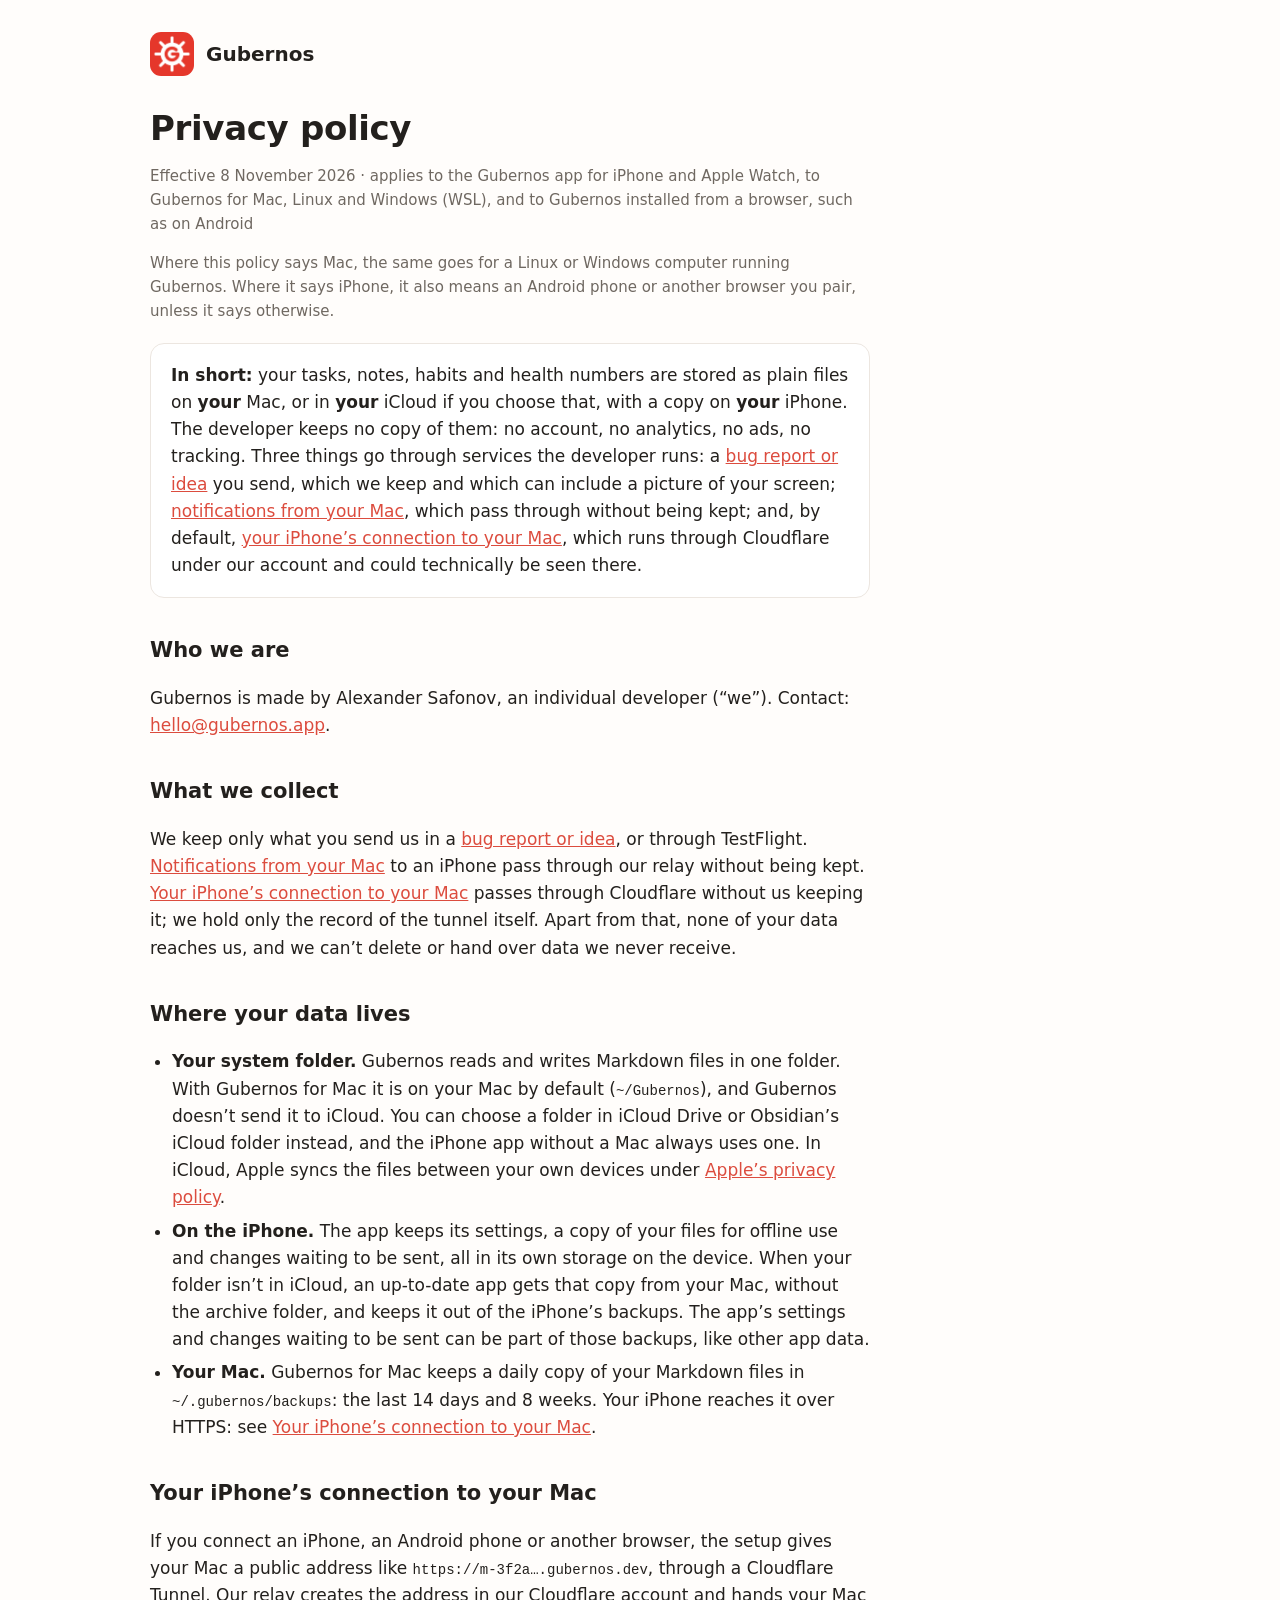
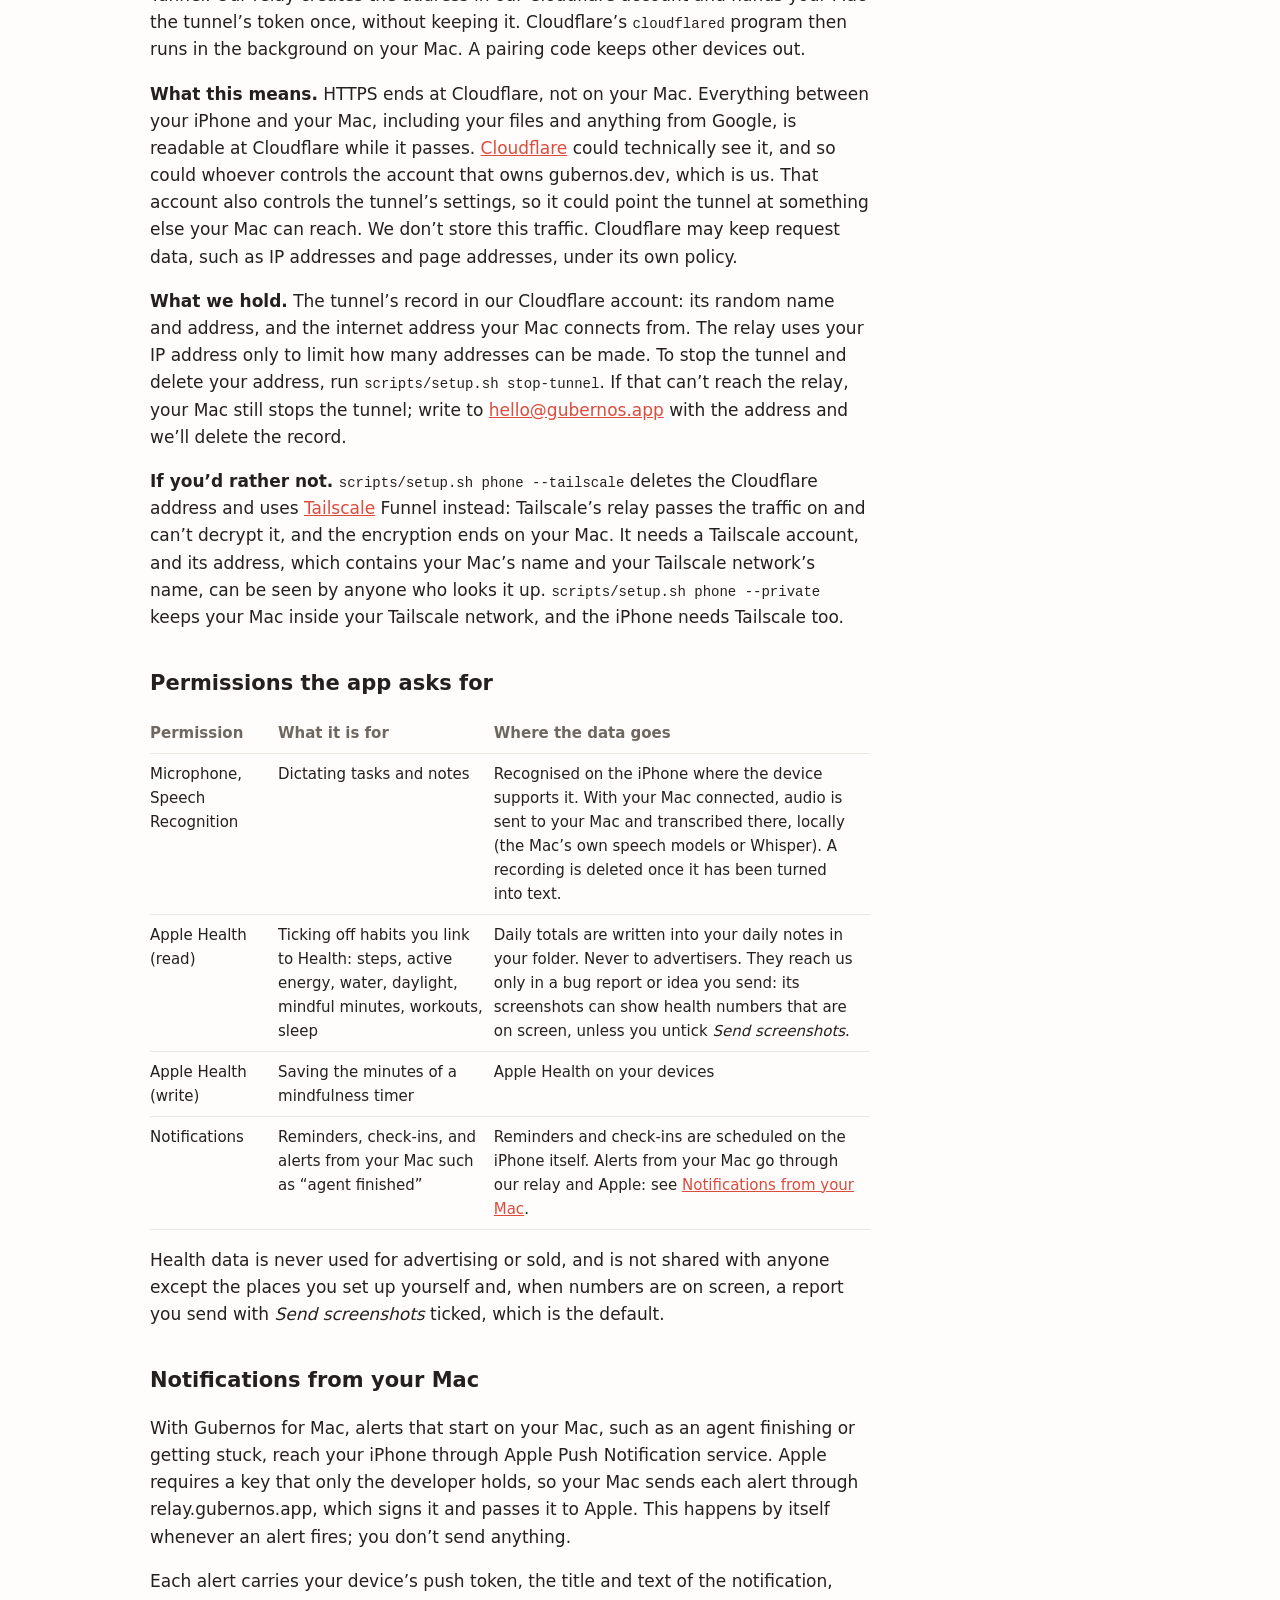
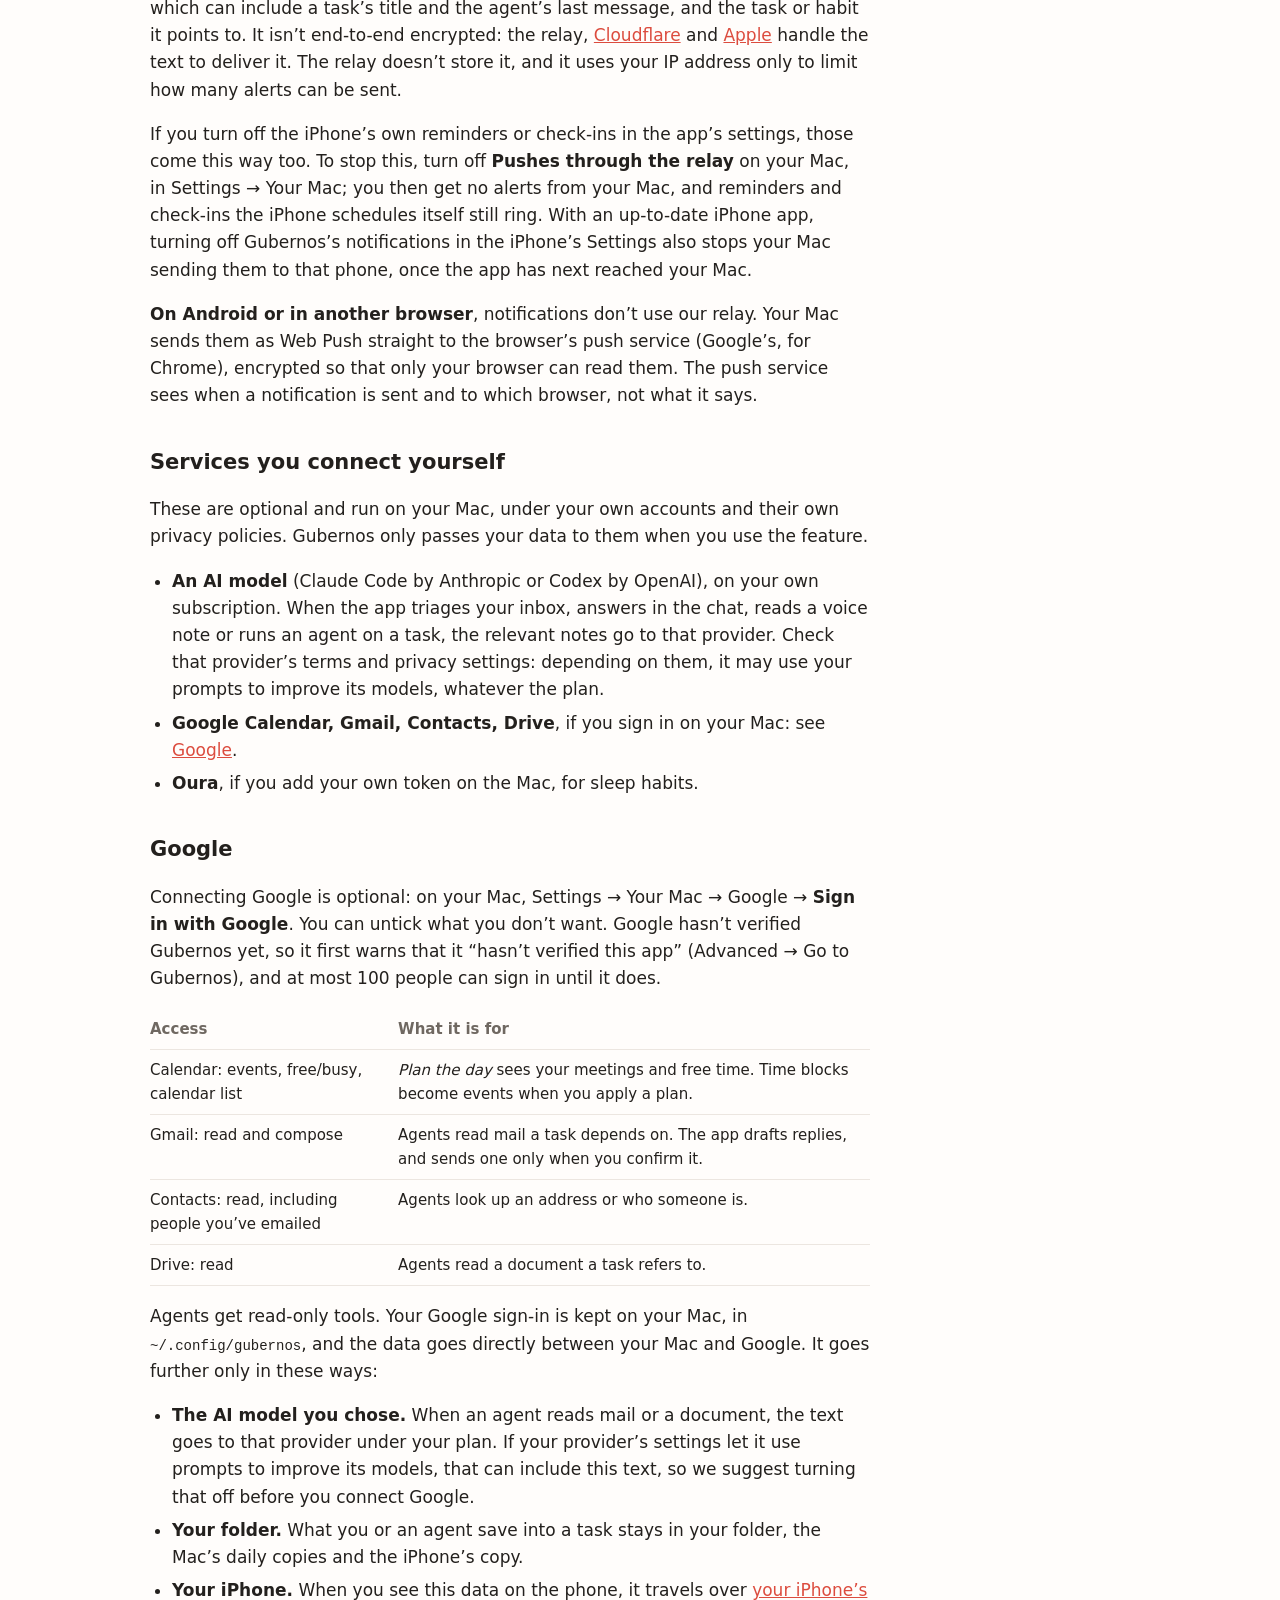
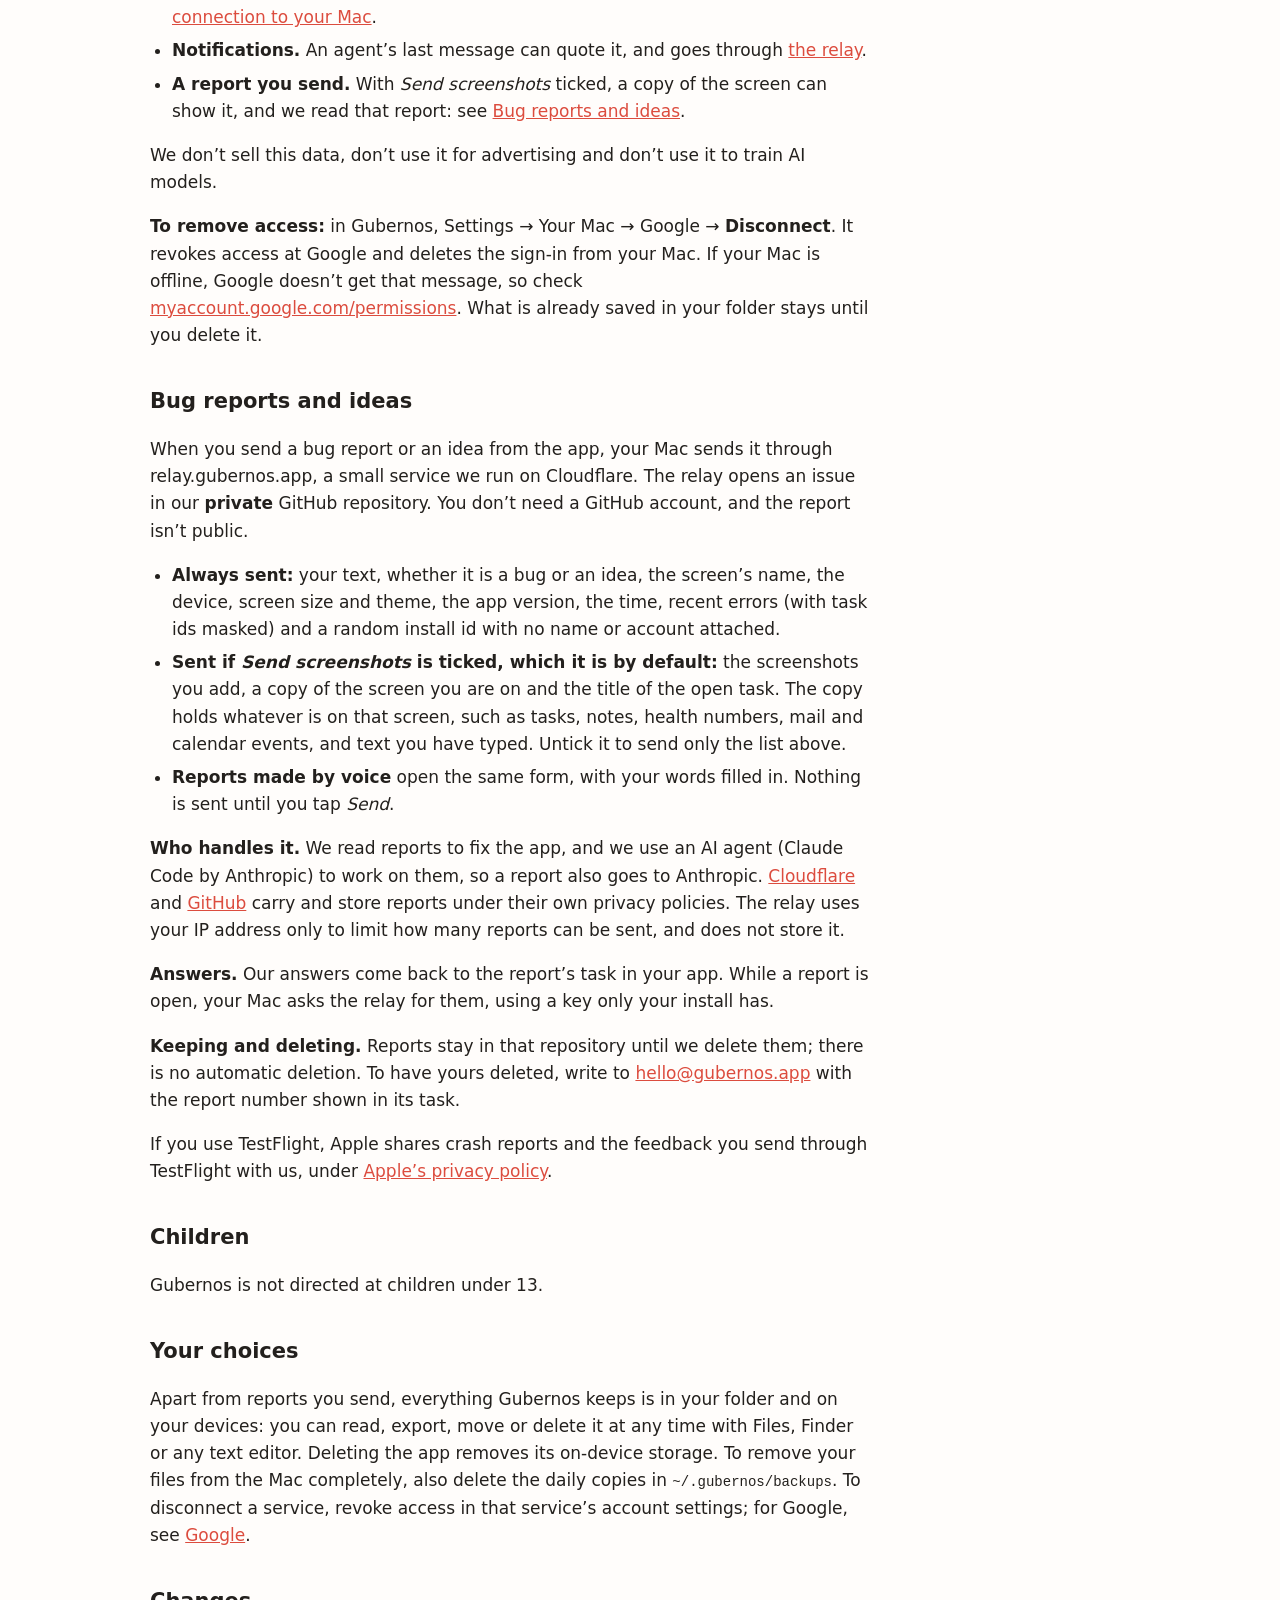
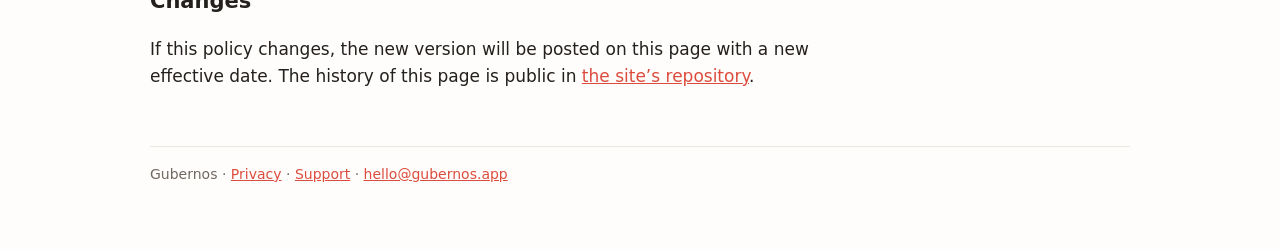
==== privacy.html @ 5c7e3e3f "Contact: hello@gubernos.app (Cloudflare Email Routing) in place of me@alexandersafonov.com Co-Author" ====
<!doctype html>
<html lang="en">
<head>
<meta charset="utf-8">
<meta name="viewport" content="width=device-width, initial-scale=1">
<title>Gubernos · Privacy policy</title>
<meta name="description" content="Gubernos keeps your data on your own computer, or in your own iCloud if you choose. The developer keeps only the bug reports you send.">
<link rel="canonical" href="https://gubernos.app/privacy">
<meta property="og:type" content="website">
<meta property="og:site_name" content="Gubernos">
<meta property="og:url" content="https://gubernos.app/privacy">
<meta property="og:title" content="Gubernos · Privacy policy">
<meta property="og:description" content="Gubernos keeps your data on your own computer, or in your own iCloud if you choose. The developer keeps only the bug reports you send.">
<meta property="og:image" content="https://gubernos.app/og.png">
<meta property="og:image:width" content="1200">
<meta property="og:image:height" content="630">
<meta property="og:image:alt" content="Gubernos: Steer your life, not your to-do app. The Today and Protocol screens on an iPhone.">
<meta name="twitter:card" content="summary_large_image">
<link rel="icon" href="icon.png">
<link rel="stylesheet" href="style.css">
</head>
<body>
<main class="text">
<header><img src="icon.png" alt=""><a href="./">Gubernos</a></header>

<h1>Privacy policy</h1>
<p class="muted">Effective 8 November 2026 · applies to the Gubernos app for iPhone and Apple Watch, to Gubernos for Mac, Linux and Windows (WSL), and to Gubernos installed from a browser, such as on Android</p>
<p class="muted">Where this policy says Mac, the same goes for a Linux or Windows computer running Gubernos. Where it says iPhone, it also means an Android phone or another browser you pair, unless it says otherwise.</p>

<div class="card">
<p><strong>In short:</strong> your tasks, notes, habits and health numbers are stored as plain files on <strong>your</strong> Mac, or in <strong>your</strong> iCloud if you choose that, with a copy on <strong>your</strong> iPhone. The developer keeps no copy of them: no account, no analytics, no ads, no tracking. Three things go through services the developer runs: a <a href="#reports">bug report or idea</a> you send, which we keep and which can include a picture of your screen; <a href="#pushes">notifications from your Mac</a>, which pass through without being kept; and, by default, <a href="#phone">your iPhone’s connection to your Mac</a>, which runs through Cloudflare under our account and could technically be seen there.</p>
</div>

<h2>Who we are</h2>
<p>Gubernos is made by Alexander Safonov, an individual developer (“we”). Contact: <a href="mailto:hello@gubernos.app">hello@gubernos.app</a>.</p>

<h2>What we collect</h2>
<p>We keep only what you send us in a <a href="#reports">bug report or idea</a>, or through TestFlight. <a href="#pushes">Notifications from your Mac</a> to an iPhone pass through our relay without being kept. <a href="#phone">Your iPhone’s connection to your Mac</a> passes through Cloudflare without us keeping it; we hold only the record of the tunnel itself. Apart from that, none of your data reaches us, and we can’t delete or hand over data we never receive.</p>

<h2>Where your data lives</h2>
<ul>
<li><strong>Your system folder.</strong> Gubernos reads and writes Markdown files in one folder. With Gubernos for Mac it is on your Mac by default (<code>~/Gubernos</code>), and Gubernos doesn’t send it to iCloud. You can choose a folder in iCloud Drive or Obsidian’s iCloud folder instead, and the iPhone app without a Mac always uses one. In iCloud, Apple syncs the files between your own devices under <a href="https://www.apple.com/legal/privacy/">Apple’s privacy policy</a>.</li>
<li><strong>On the iPhone.</strong> The app keeps its settings, a copy of your files for offline use and changes waiting to be sent, all in its own storage on the device. When your folder isn’t in iCloud, an up-to-date app gets that copy from your Mac, without the archive folder, and keeps it out of the iPhone’s backups. The app’s settings and changes waiting to be sent can be part of those backups, like other app data.</li>
<li><strong>Your Mac.</strong> Gubernos for Mac keeps a daily copy of your Markdown files in <code>~/.gubernos/backups</code>: the last 14 days and 8 weeks. Your iPhone reaches it over HTTPS: see <a href="#phone">Your iPhone’s connection to your Mac</a>.</li>
</ul>

<h2 id="phone">Your iPhone’s connection to your Mac</h2>
<p>If you connect an iPhone, an Android phone or another browser, the setup gives your Mac a public address like <code>https://m-3f2a….gubernos.dev</code>, through a Cloudflare Tunnel. Our relay creates the address in our Cloudflare account and hands your Mac the tunnel’s token once, without keeping it. Cloudflare’s <code>cloudflared</code> program then runs in the background on your Mac. A pairing code keeps other devices out.</p>
<p><strong>What this means.</strong> HTTPS ends at Cloudflare, not on your Mac. Everything between your iPhone and your Mac, including your files and anything from Google, is readable at Cloudflare while it passes. <a href="https://www.cloudflare.com/privacypolicy/">Cloudflare</a> could technically see it, and so could whoever controls the account that owns gubernos.dev, which is us. That account also controls the tunnel’s settings, so it could point the tunnel at something else your Mac can reach. We don’t store this traffic. Cloudflare may keep request data, such as IP addresses and page addresses, under its own policy.</p>
<p><strong>What we hold.</strong> The tunnel’s record in our Cloudflare account: its random name and address, and the internet address your Mac connects from. The relay uses your IP address only to limit how many addresses can be made. To stop the tunnel and delete your address, run <code>scripts/setup.sh stop-tunnel</code>. If that can’t reach the relay, your Mac still stops the tunnel; write to <a href="mailto:hello@gubernos.app">hello@gubernos.app</a> with the address and we’ll delete the record.</p>
<p><strong>If you’d rather not.</strong> <code>scripts/setup.sh phone --tailscale</code> deletes the Cloudflare address and uses <a href="https://tailscale.com/privacy-policy">Tailscale</a> Funnel instead: Tailscale’s relay passes the traffic on and can’t decrypt it, and the encryption ends on your Mac. It needs a Tailscale account, and its address, which contains your Mac’s name and your Tailscale network’s name, can be seen by anyone who looks it up. <code>scripts/setup.sh phone --private</code> keeps your Mac inside your Tailscale network, and the iPhone needs Tailscale too.</p>

<h2>Permissions the app asks for</h2>
<table>
<tr><th>Permission</th><th>What it is for</th><th>Where the data goes</th></tr>
<tr><td>Microphone, Speech Recognition</td><td>Dictating tasks and notes</td><td>Recognised on the iPhone where the device supports it. With your Mac connected, audio is sent to your Mac and transcribed there, locally (the Mac’s own speech models or Whisper). A recording is deleted once it has been turned into text.</td></tr>
<tr><td>Apple Health (read)</td><td>Ticking off habits you link to Health: steps, active energy, water, daylight, mindful minutes, workouts, sleep</td><td>Daily totals are written into your daily notes in your folder. Never to advertisers. They reach us only in a bug report or idea you send: its screenshots can show health numbers that are on screen, unless you untick <em>Send screenshots</em>.</td></tr>
<tr><td>Apple Health (write)</td><td>Saving the minutes of a mindfulness timer</td><td>Apple Health on your devices</td></tr>
<tr><td>Notifications</td><td>Reminders, check-ins, and alerts from your Mac such as “agent finished”</td><td>Reminders and check-ins are scheduled on the iPhone itself. Alerts from your Mac go through our relay and Apple: see <a href="#pushes">Notifications from your Mac</a>.</td></tr>
</table>
<p>Health data is never used for advertising or sold, and is not shared with anyone except the places you set up yourself and, when numbers are on screen, a report you send with <em>Send screenshots</em> ticked, which is the default.</p>

<h2 id="pushes">Notifications from your Mac</h2>
<p>With Gubernos for Mac, alerts that start on your Mac, such as an agent finishing or getting stuck, reach your iPhone through Apple Push Notification service. Apple requires a key that only the developer holds, so your Mac sends each alert through relay.gubernos.app, which signs it and passes it to Apple. This happens by itself whenever an alert fires; you don’t send anything.</p>
<p>Each alert carries your device’s push token, the title and text of the notification, which can include a task’s title and the agent’s last message, and the task or habit it points to. It isn’t end-to-end encrypted: the relay, <a href="https://www.cloudflare.com/privacypolicy/">Cloudflare</a> and <a href="https://www.apple.com/legal/privacy/">Apple</a> handle the text to deliver it. The relay doesn’t store it, and it uses your IP address only to limit how many alerts can be sent.</p>
<p>If you turn off the iPhone’s own reminders or check-ins in the app’s settings, those come this way too. To stop this, turn off <strong>Pushes through the relay</strong> on your Mac, in Settings → Your Mac; you then get no alerts from your Mac, and reminders and check-ins the iPhone schedules itself still ring. With an up-to-date iPhone app, turning off Gubernos’s notifications in the iPhone’s Settings also stops your Mac sending them to that phone, once the app has next reached your Mac.</p>
<p><strong>On Android or in another browser</strong>, notifications don’t use our relay. Your Mac sends them as Web Push straight to the browser’s push service (Google’s, for Chrome), encrypted so that only your browser can read them. The push service sees when a notification is sent and to which browser, not what it says.</p>

<h2>Services you connect yourself</h2>
<p>These are optional and run on your Mac, under your own accounts and their own privacy policies. Gubernos only passes your data to them when you use the feature.</p>
<ul>
<li><strong>An AI model</strong> (Claude Code by Anthropic or Codex by OpenAI), on your own subscription. When the app triages your inbox, answers in the chat, reads a voice note or runs an agent on a task, the relevant notes go to that provider. Check that provider’s terms and privacy settings: depending on them, it may use your prompts to improve its models, whatever the plan.</li>
<li><strong>Google Calendar, Gmail, Contacts, Drive</strong>, if you sign in on your Mac: see <a href="#google">Google</a>.</li>
<li><strong>Oura</strong>, if you add your own token on the Mac, for sleep habits.</li>
</ul>

<h2 id="google">Google</h2>
<p>Connecting Google is optional: on your Mac, Settings → Your Mac → Google → <strong>Sign in with Google</strong>. You can untick what you don’t want. Google hasn’t verified Gubernos yet, so it first warns that it “hasn’t verified this app” (Advanced → Go to Gubernos), and at most 100 people can sign in until it does.</p>
<table>
<tr><th>Access</th><th>What it is for</th></tr>
<tr><td>Calendar: events, free/busy, calendar list</td><td><em>Plan the day</em> sees your meetings and free time. Time blocks become events when you apply a plan.</td></tr>
<tr><td>Gmail: read and compose</td><td>Agents read mail a task depends on. The app drafts replies, and sends one only when you confirm it.</td></tr>
<tr><td>Contacts: read, including people you’ve emailed</td><td>Agents look up an address or who someone is.</td></tr>
<tr><td>Drive: read</td><td>Agents read a document a task refers to.</td></tr>
</table>
<p>Agents get read-only tools. Your Google sign-in is kept on your Mac, in <code>~/.config/gubernos</code>, and the data goes directly between your Mac and Google. It goes further only in these ways:</p>
<ul>
<li><strong>The AI model you chose.</strong> When an agent reads mail or a document, the text goes to that provider under your plan. If your provider’s settings let it use prompts to improve its models, that can include this text, so we suggest turning that off before you connect Google.</li>
<li><strong>Your folder.</strong> What you or an agent save into a task stays in your folder, the Mac’s daily copies and the iPhone’s copy.</li>
<li><strong>Your iPhone.</strong> When you see this data on the phone, it travels over <a href="#phone">your iPhone’s connection to your Mac</a>.</li>
<li><strong>Notifications.</strong> An agent’s last message can quote it, and goes through <a href="#pushes">the relay</a>.</li>
<li><strong>A report you send.</strong> With <em>Send screenshots</em> ticked, a copy of the screen can show it, and we read that report: see <a href="#reports">Bug reports and ideas</a>.</li>
</ul>
<p>We don’t sell this data, don’t use it for advertising and don’t use it to train AI models.</p>
<p><strong>To remove access:</strong> in Gubernos, Settings → Your Mac → Google → <strong>Disconnect</strong>. It revokes access at Google and deletes the sign-in from your Mac. If your Mac is offline, Google doesn’t get that message, so check <a href="https://myaccount.google.com/permissions">myaccount.google.com/permissions</a>. What is already saved in your folder stays until you delete it.</p>

<h2 id="reports">Bug reports and ideas</h2>
<p>When you send a bug report or an idea from the app, your Mac sends it through relay.gubernos.app, a small service we run on Cloudflare. The relay opens an issue in our <strong>private</strong> GitHub repository. You don’t need a GitHub account, and the report isn’t public.</p>
<ul>
<li><strong>Always sent:</strong> your text, whether it is a bug or an idea, the screen’s name, the device, screen size and theme, the app version, the time, recent errors (with task ids masked) and a random install id with no name or account attached.</li>
<li><strong>Sent if <em>Send screenshots</em> is ticked, which it is by default:</strong> the screenshots you add, a copy of the screen you are on and the title of the open task. The copy holds whatever is on that screen, such as tasks, notes, health numbers, mail and calendar events, and text you have typed. Untick it to send only the list above.</li>
<li><strong>Reports made by voice</strong> open the same form, with your words filled in. Nothing is sent until you tap <em>Send</em>.</li>
</ul>
<p><strong>Who handles it.</strong> We read reports to fix the app, and we use an AI agent (Claude Code by Anthropic) to work on them, so a report also goes to Anthropic. <a href="https://www.cloudflare.com/privacypolicy/">Cloudflare</a> and <a href="https://docs.github.com/en/site-policy/privacy-policies/github-general-privacy-statement">GitHub</a> carry and store reports under their own privacy policies. The relay uses your IP address only to limit how many reports can be sent, and does not store it.</p>
<p><strong>Answers.</strong> Our answers come back to the report’s task in your app. While a report is open, your Mac asks the relay for them, using a key only your install has.</p>
<p><strong>Keeping and deleting.</strong> Reports stay in that repository until we delete them; there is no automatic deletion. To have yours deleted, write to <a href="mailto:hello@gubernos.app">hello@gubernos.app</a> with the report number shown in its task.</p>
<p>If you use TestFlight, Apple shares crash reports and the feedback you send through TestFlight with us, under <a href="https://www.apple.com/legal/privacy/">Apple’s privacy policy</a>.</p>

<h2>Children</h2>
<p>Gubernos is not directed at children under 13.</p>

<h2>Your choices</h2>
<p>Apart from reports you send, everything Gubernos keeps is in your folder and on your devices: you can read, export, move or delete it at any time with Files, Finder or any text editor. Deleting the app removes its on-device storage. To remove your files from the Mac completely, also delete the daily copies in <code>~/.gubernos/backups</code>. To disconnect a service, revoke access in that service’s account settings; for Google, see <a href="#google">Google</a>.</p>

<h2>Changes</h2>
<p>If this policy changes, the new version will be posted on this page with a new effective date. The history of this page is public in <a href="https://github.com/old-bozman/gubernos-site/commits/main/privacy.html">the site’s repository</a>.</p>

<footer>Gubernos · <a href="privacy.html">Privacy</a> · <a href="support.html">Support</a> · <a href="mailto:hello@gubernos.app">hello@gubernos.app</a></footer>
</main>
</body>
</html>
---- style.css ----
/* gubernos.app — the public pages. Plain HTML, no scripts, no trackers. One width for everything; long text pages keep a readable column on its left edge. */
:root {
  --bg: #fffdfb; --ink: #23201d; --muted: #6f6861; --line: #ece6e0; --accent: #dc4c3e; --card: #fff;
}
@media (prefers-color-scheme: dark) {
  :root:not([data-theme="light"]) { --bg: #181614; --ink: #ece7e2; --muted: #a39b93; --line: #2e2a26; --accent: #ef6a5c; --card: #201d1a; }
}
* { box-sizing: border-box; }
html { -webkit-text-size-adjust: 100%; text-size-adjust: 100%; }
body { margin: 0; background: var(--bg); color: var(--ink); font: 17px/1.6 -apple-system, BlinkMacSystemFont, "Segoe UI", system-ui, sans-serif; }
main { max-width: 1012px; margin: 0 auto; padding: 32px 16px 64px; }
.text > :not(header):not(footer) { max-width: 720px; }
header { display: flex; align-items: center; gap: 12px; margin-bottom: 32px; }
header img { width: 44px; height: 44px; border-radius: 11px; }
header a { color: inherit; text-decoration: none; font-weight: 700; font-size: 20px; }
h1 { font-size: 34px; line-height: 1.2; margin: 0 0 8px; letter-spacing: -0.01em; }
h2 { font-size: 21px; margin: 36px 0 8px; }
p, li { color: var(--ink); }
.lead { font-size: 20px; color: var(--muted); margin: 0 0 28px; }
.muted { color: var(--muted); font-size: 15px; }
a { color: var(--accent); }
ul { padding-left: 22px; }
li { margin: 6px 0; overflow-wrap: anywhere; }
/* home: laid out like an App Store page. The gallery scrolls sideways, with no script. */
.app { align-items: flex-start; gap: 20px; margin-bottom: 24px; }
header .app-icon { width: 112px; height: 112px; border-radius: 25px; flex: none; }
.app h1 { margin: 0; font-size: 34px; }
.tagline { margin: 2px 0 12px; color: var(--muted); font-size: 18px; line-height: 1.35; }
.app-get { margin: 0; display: flex; flex-wrap: wrap; align-items: center; gap: 8px 14px; color: var(--muted); font-size: 14px; }
.app-get span a { font-size: inherit; font-weight: inherit; color: inherit; text-decoration: underline; text-underline-offset: 2px; }
header a.get { background: var(--accent); color: #fff; border-radius: 999px; padding: 6px 16px; font-size: 15px; font-weight: 600; }
.download { margin: 20px 0 4px; }
.download a.get { display: inline-block; background: var(--accent); color: #fff; border-radius: 999px; padding: 10px 22px; font-weight: 600; text-decoration: none; }
.download + .muted { margin-top: 4px; }
.demo { margin: 0 0 28px; }
.demo video { display: block; width: 100%; height: auto; border: 1px solid var(--line); border-radius: 14px; background: var(--card); }
.demo figcaption { margin-top: 8px; color: var(--muted); font-size: 13px; }
.gallery { display: flex; align-items: center; gap: 14px; overflow-x: auto; scroll-snap-type: x proximity; padding: 4px 0 12px; scrollbar-width: thin; }
.gallery img { flex: none; width: auto; height: 440px; border: 1px solid var(--line); border-radius: 22px; scroll-snap-align: start; }
.gallery .watch { width: 208px; height: auto; border-radius: 36px; }
.gallery .mac { width: min(704px, calc(100vw - 32px)); height: auto; border-radius: 12px; }
.gallery-note { margin: 0 0 24px; color: var(--muted); font-size: 13px; }
@media (max-width: 1012px) { .gallery { margin: 0 -16px; padding-inline: 16px; scroll-padding-inline: 16px; } }
@media (max-width: 520px) { header .app-icon { width: 88px; height: 88px; border-radius: 20px; } .app { gap: 14px; } .app h1 { font-size: 28px; } .tagline { font-size: 16px; } }
/* install: three numbered steps, then a card per computer and per phone */
.features ul { columns: 2; column-gap: 40px; } .features li { break-inside: avoid; margin-top: 0; }
.install { margin-top: 48px; }
.install h2 { font-size: 28px; }
.install h3 { font-size: 21px; margin: 36px 0 12px; }
.steps { list-style: none; padding: 0; margin: 16px 0 0; display: grid; grid-template-columns: repeat(3, minmax(0, 1fr)); gap: 14px; counter-reset: step; }
.steps li { counter-increment: step; margin: 0; display: grid; gap: 4px; align-content: start; background: var(--card); border: 1px solid var(--line); border-radius: 14px; padding: 16px 18px; }
.steps li::before { content: counter(step); width: 26px; height: 26px; border-radius: 50%; background: var(--accent); color: #fff; display: grid; place-items: center; font-size: 14px; font-weight: 600; margin-bottom: 4px; }
.steps b { font-size: 17px; }
.steps span { color: var(--muted); font-size: 15px; }
.opts { display: grid; grid-template-columns: repeat(3, minmax(0, 1fr)); gap: 14px; }
.opts.two { grid-template-columns: repeat(2, minmax(0, 1fr)); }
.opt { min-width: 0; background: var(--card); border: 1px solid var(--line); border-radius: 14px; padding: 18px 20px; font-size: 15px; scroll-margin-top: 16px; }
.opt h4 { margin: 0 0 8px; font-size: 18px; }
.opt p, .opt li { font-size: 15px; }
.opt ol { padding-left: 20px; margin: 8px 0 0; }
.opt > :last-child { margin-bottom: 0; }
.opt .download { margin: 4px 0 10px; }
.agent-way { margin-top: 28px; border: 1.5px solid var(--accent); background: color-mix(in srgb, var(--accent) 6%, var(--card)); border-radius: 14px; padding: 18px 20px; }
.install .agent-way h3 { margin: 0 0 6px; }
.agent-way p { font-size: 15.5px; } .agent-way > :last-child { margin-bottom: 0; }
.install > .muted { margin: 12px 0 0; }
@media (max-width: 820px) {
  .steps, .opts, .opts.two { grid-template-columns: minmax(0, 1fr); } .features ul { columns: 1; }
  .steps li { grid-template-columns: auto minmax(0, 1fr); column-gap: 12px; }
  .steps li::before { grid-row: span 2; margin: 0; }
}
.beta { color: var(--muted); font-size: 15px; margin: -16px 0 20px; }
pre { background: var(--card); border: 1px solid var(--line); border-radius: 10px; padding: 10px 12px; margin: 8px 0 0; white-space: pre-wrap; overflow-wrap: anywhere; }
code { font: 14px/1.5 ui-monospace, "SF Mono", Menlo, monospace; overflow-wrap: anywhere; }
.copy { position: relative; margin: 8px 0 0; }
.copy pre { margin: 0; padding-right: 78px; -webkit-user-select: all; user-select: all; }
.copy button { position: absolute; top: 7px; right: 7px; min-height: 30px; padding: 0 10px; background: var(--bg); color: var(--muted); border: 1px solid var(--line); border-radius: 7px; font-family: inherit; font-size: 13px; cursor: pointer; }
.copy button:hover { color: var(--ink); }
.card { background: var(--card); border: 1px solid var(--line); border-radius: 14px; padding: 18px 20px; margin: 20px 0; }
.card p:first-child { margin-top: 0; } .card p:last-child { margin-bottom: 0; }
table { border-collapse: collapse; width: 100%; font-size: 15px; margin: 12px 0; }
th, td { text-align: left; vertical-align: top; padding: 8px 10px 8px 0; border-bottom: 1px solid var(--line); }
th { color: var(--muted); font-weight: 600; }
footer { margin-top: 56px; padding-top: 16px; border-top: 1px solid var(--line); color: var(--muted); font-size: 14px; }
@media (max-width: 520px) { h1 { font-size: 28px; } table { font-size: 14px; } }
/* the "What is a personal OS" section (concept.css, written by scripts/build-concept.mjs) */
.concept { margin: 48px 0; display: grid; gap: 12px; }
.concept > h2 { margin: 0; }
.concept .cpt { display: grid; gap: 48px; margin-top: 24px; }
.cpt-sec { display: grid; gap: 18px; }
.cpt-head { display: grid; gap: 6px; max-width: 66ch; }
.cpt-head h3 { margin: 0; font-size: 21px; line-height: 1.3; }
.cpt-head p { margin: 0; color: var(--muted); font-size: 15.5px; }
.cpt-eyebrow { font-size: 12px; font-weight: 600; letter-spacing: .08em; text-transform: uppercase; color: var(--muted); }
/* on a phone: the loops' side labels may run into the card's padding, and the agent examples wrap instead of being cut */
.concept .cpt-loop svg { overflow: visible; }
.concept .cpt-term { white-space: pre-wrap; overflow-wrap: anywhere; }
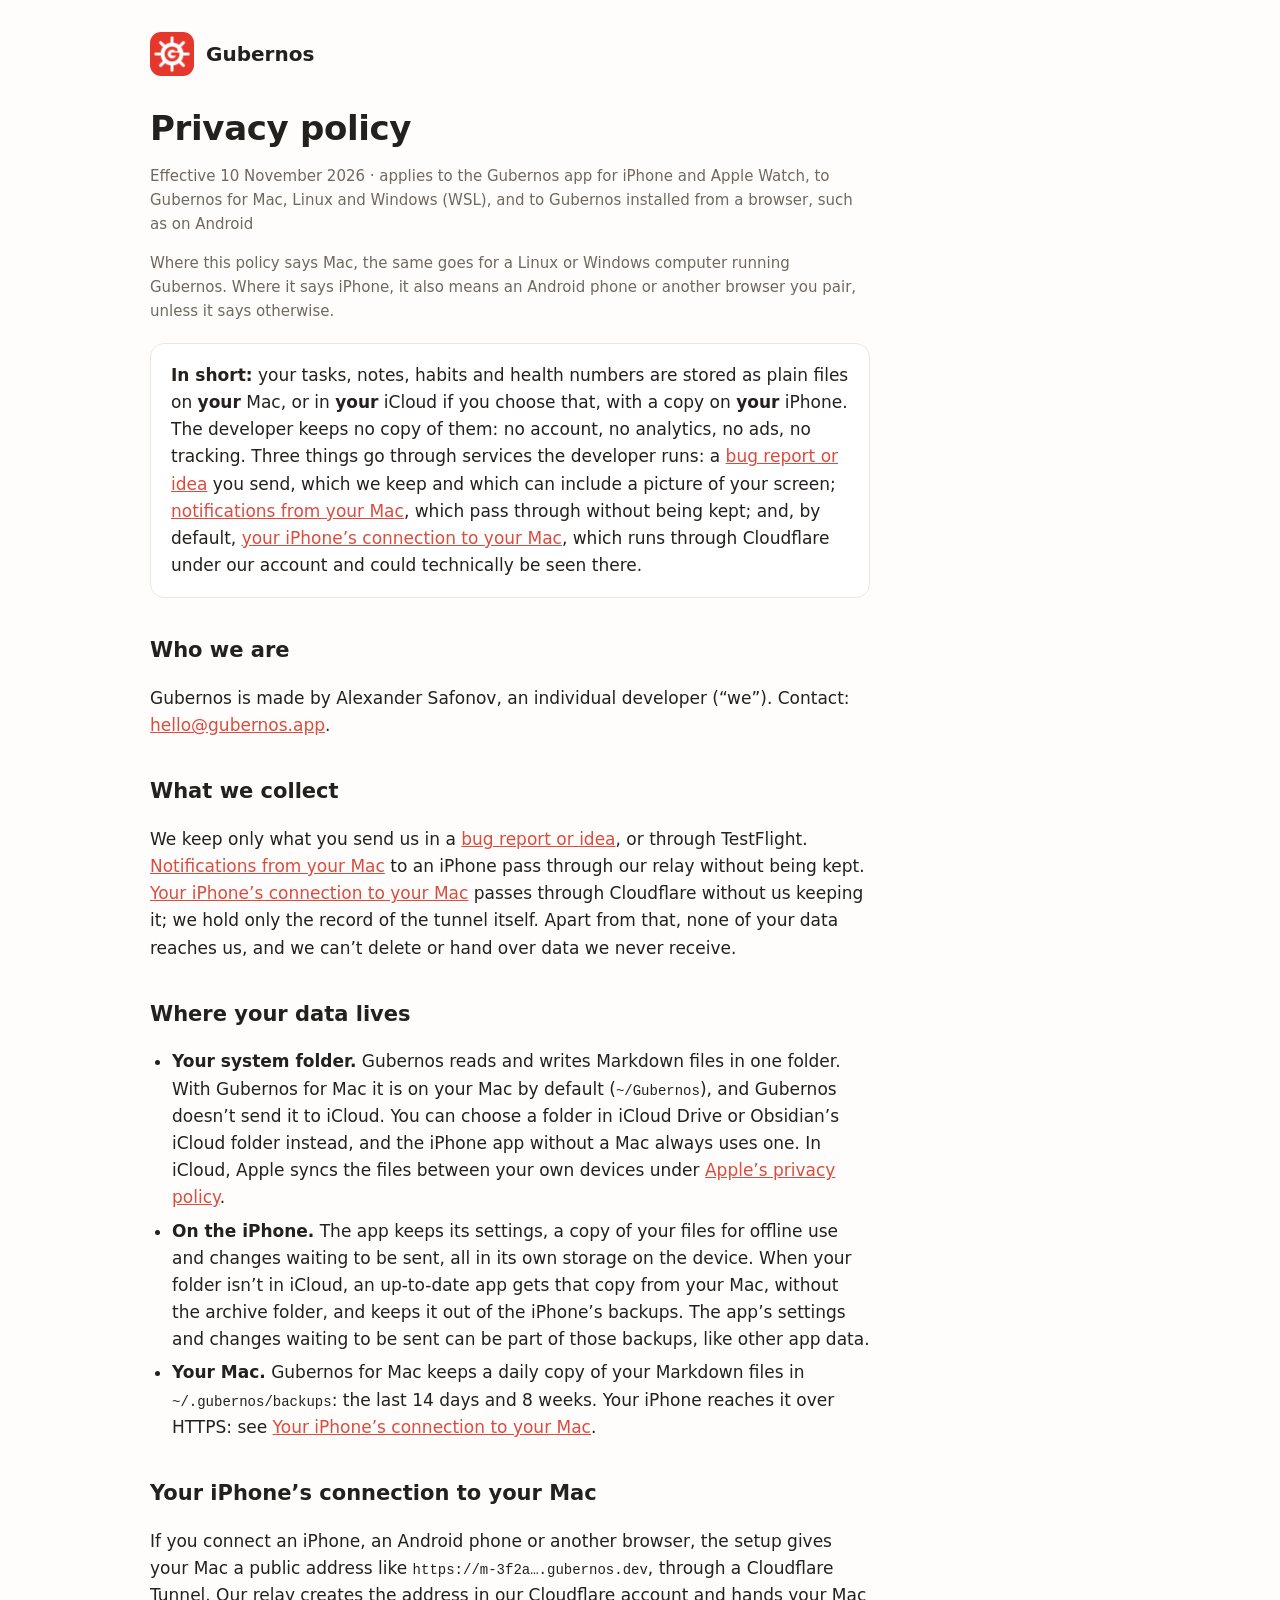
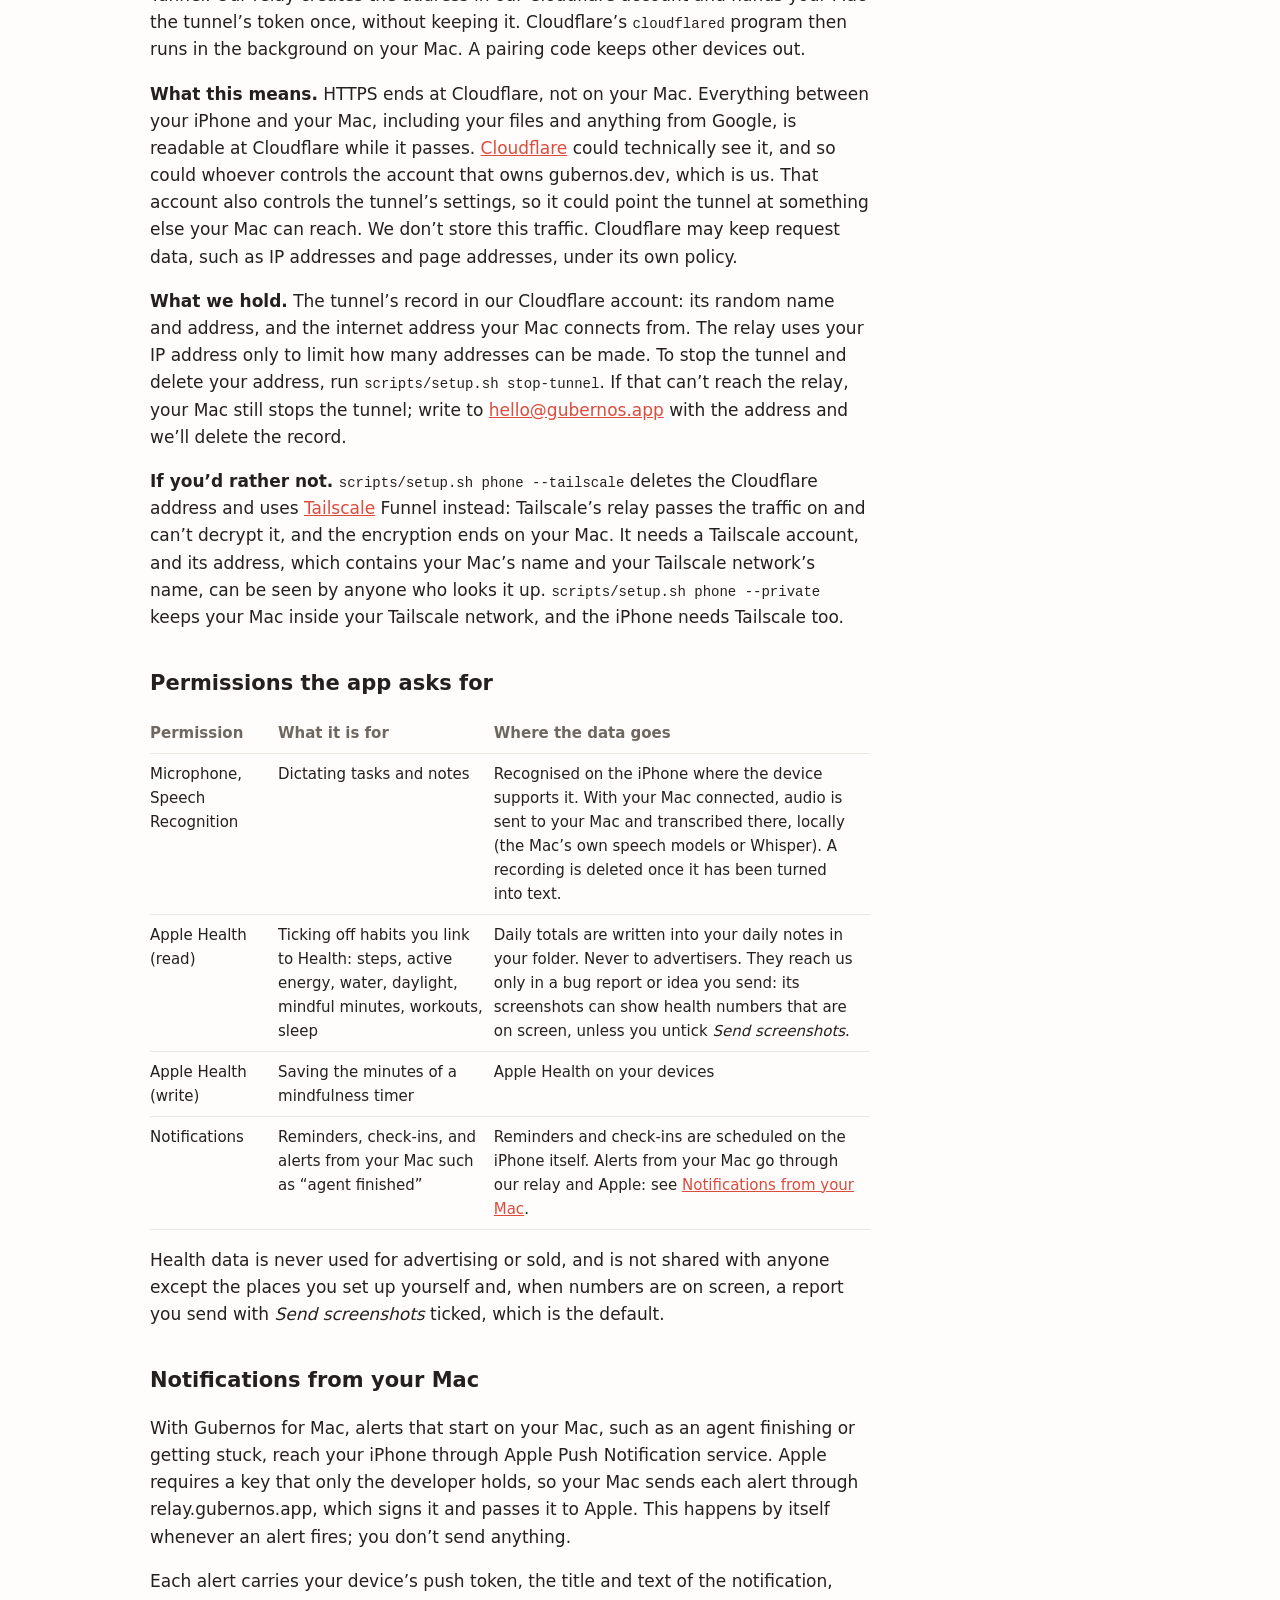
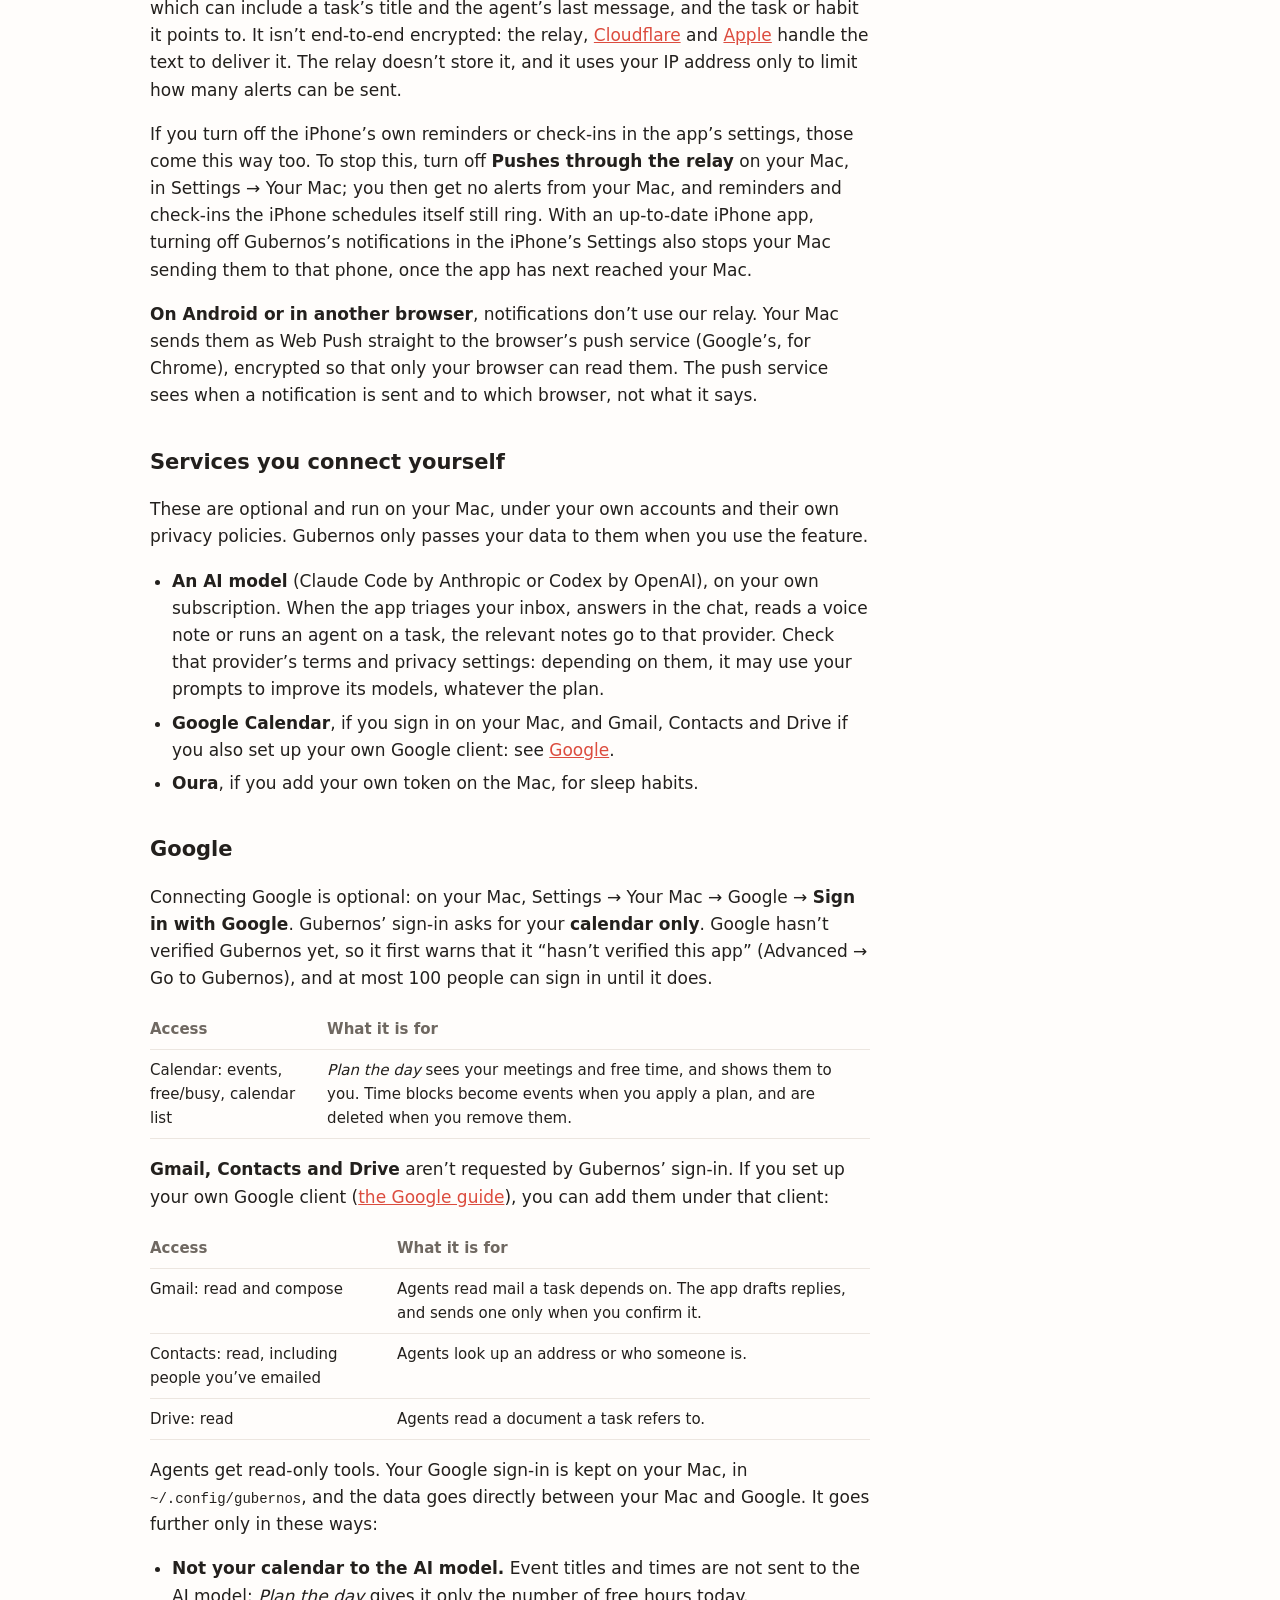
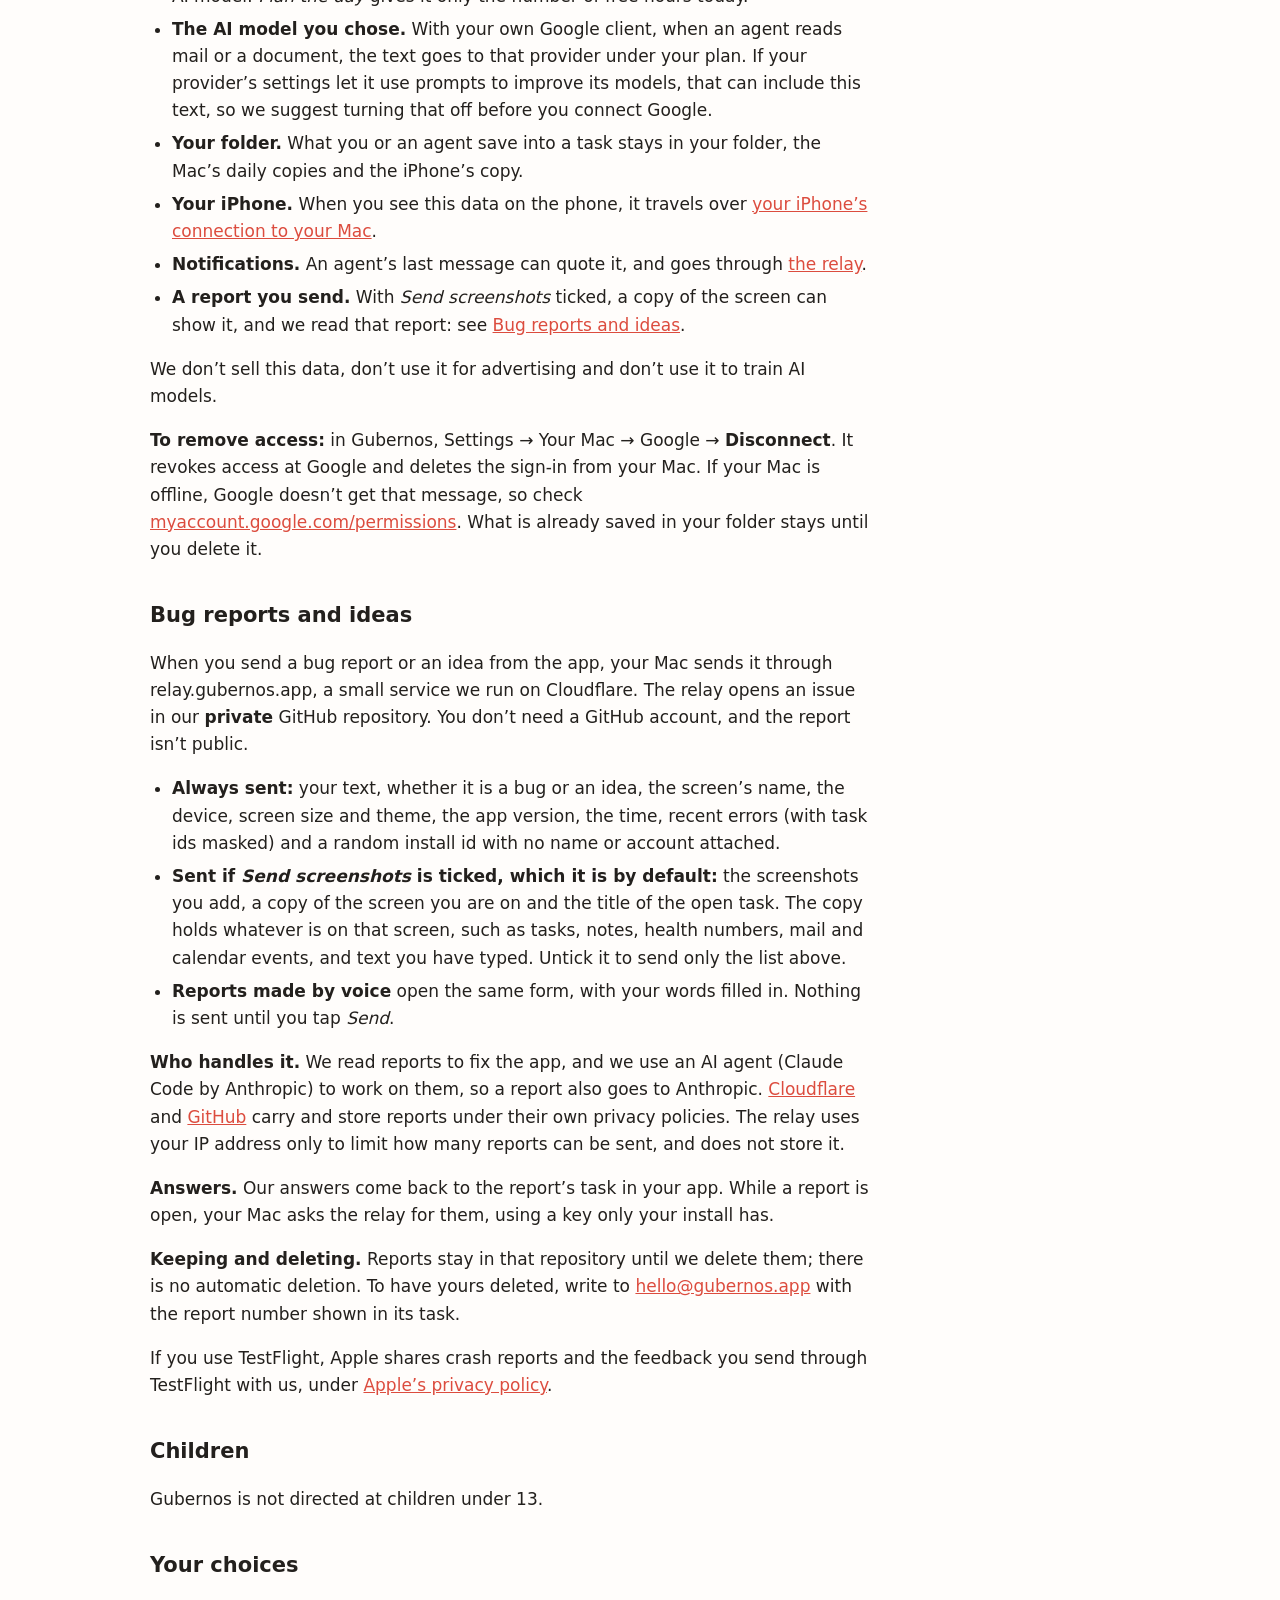
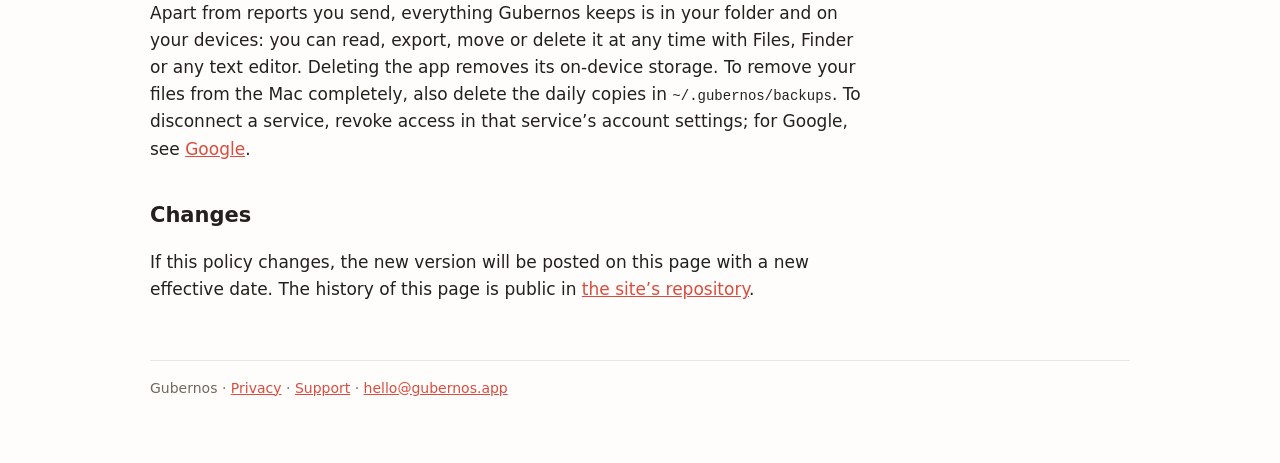
==== commit 443644dd: "Privacy and Support: Gubernos' Google sign-in asks for the calendar only; Gmail, Contacts and Drive " ====
--- a/privacy.html
+++ b/privacy.html
@@ -24,7 +24,7 @@
 <header><img src="icon.png" alt=""><a href="./">Gubernos</a></header>
 
 <h1>Privacy policy</h1>
-<p class="muted">Effective 8 November 2026 · applies to the Gubernos app for iPhone and Apple Watch, to Gubernos for Mac, Linux and Windows (WSL), and to Gubernos installed from a browser, such as on Android</p>
+<p class="muted">Effective 10 November 2026 · applies to the Gubernos app for iPhone and Apple Watch, to Gubernos for Mac, Linux and Windows (WSL), and to Gubernos installed from a browser, such as on Android</p>
 <p class="muted">Where this policy says Mac, the same goes for a Linux or Windows computer running Gubernos. Where it says iPhone, it also means an Android phone or another browser you pair, unless it says otherwise.</p>
 
 <div class="card">
@@ -70,22 +70,27 @@
 <p>These are optional and run on your Mac, under your own accounts and their own privacy policies. Gubernos only passes your data to them when you use the feature.</p>
 <ul>
 <li><strong>An AI model</strong> (Claude Code by Anthropic or Codex by OpenAI), on your own subscription. When the app triages your inbox, answers in the chat, reads a voice note or runs an agent on a task, the relevant notes go to that provider. Check that provider’s terms and privacy settings: depending on them, it may use your prompts to improve its models, whatever the plan.</li>
-<li><strong>Google Calendar, Gmail, Contacts, Drive</strong>, if you sign in on your Mac: see <a href="#google">Google</a>.</li>
+<li><strong>Google Calendar</strong>, if you sign in on your Mac, and Gmail, Contacts and Drive if you also set up your own Google client: see <a href="#google">Google</a>.</li>
 <li><strong>Oura</strong>, if you add your own token on the Mac, for sleep habits.</li>
 </ul>
 
 <h2 id="google">Google</h2>
-<p>Connecting Google is optional: on your Mac, Settings → Your Mac → Google → <strong>Sign in with Google</strong>. You can untick what you don’t want. Google hasn’t verified Gubernos yet, so it first warns that it “hasn’t verified this app” (Advanced → Go to Gubernos), and at most 100 people can sign in until it does.</p>
+<p>Connecting Google is optional: on your Mac, Settings → Your Mac → Google → <strong>Sign in with Google</strong>. Gubernos’ sign-in asks for your <strong>calendar only</strong>. Google hasn’t verified Gubernos yet, so it first warns that it “hasn’t verified this app” (Advanced → Go to Gubernos), and at most 100 people can sign in until it does.</p>
 <table>
 <tr><th>Access</th><th>What it is for</th></tr>
-<tr><td>Calendar: events, free/busy, calendar list</td><td><em>Plan the day</em> sees your meetings and free time. Time blocks become events when you apply a plan.</td></tr>
+<tr><td>Calendar: events, free/busy, calendar list</td><td><em>Plan the day</em> sees your meetings and free time, and shows them to you. Time blocks become events when you apply a plan, and are deleted when you remove them.</td></tr>
+</table>
+<p><strong>Gmail, Contacts and Drive</strong> aren’t requested by Gubernos’ sign-in. If you set up your own Google client (<a href="https://github.com/old-bozman/gubernos/blob/main/docs/google.md">the Google guide</a>), you can add them under that client:</p>
+<table>
+<tr><th>Access</th><th>What it is for</th></tr>
 <tr><td>Gmail: read and compose</td><td>Agents read mail a task depends on. The app drafts replies, and sends one only when you confirm it.</td></tr>
 <tr><td>Contacts: read, including people you’ve emailed</td><td>Agents look up an address or who someone is.</td></tr>
 <tr><td>Drive: read</td><td>Agents read a document a task refers to.</td></tr>
 </table>
 <p>Agents get read-only tools. Your Google sign-in is kept on your Mac, in <code>~/.config/gubernos</code>, and the data goes directly between your Mac and Google. It goes further only in these ways:</p>
 <ul>
-<li><strong>The AI model you chose.</strong> When an agent reads mail or a document, the text goes to that provider under your plan. If your provider’s settings let it use prompts to improve its models, that can include this text, so we suggest turning that off before you connect Google.</li>
+<li><strong>Not your calendar to the AI model.</strong> Event titles and times are not sent to the AI model: <em>Plan the day</em> gives it only the number of free hours today.</li>
+<li><strong>The AI model you chose.</strong> With your own Google client, when an agent reads mail or a document, the text goes to that provider under your plan. If your provider’s settings let it use prompts to improve its models, that can include this text, so we suggest turning that off before you connect Google.</li>
 <li><strong>Your folder.</strong> What you or an agent save into a task stays in your folder, the Mac’s daily copies and the iPhone’s copy.</li>
 <li><strong>Your iPhone.</strong> When you see this data on the phone, it travels over <a href="#phone">your iPhone’s connection to your Mac</a>.</li>
 <li><strong>Notifications.</strong> An agent’s last message can quote it, and goes through <a href="#pushes">the relay</a>.</li>
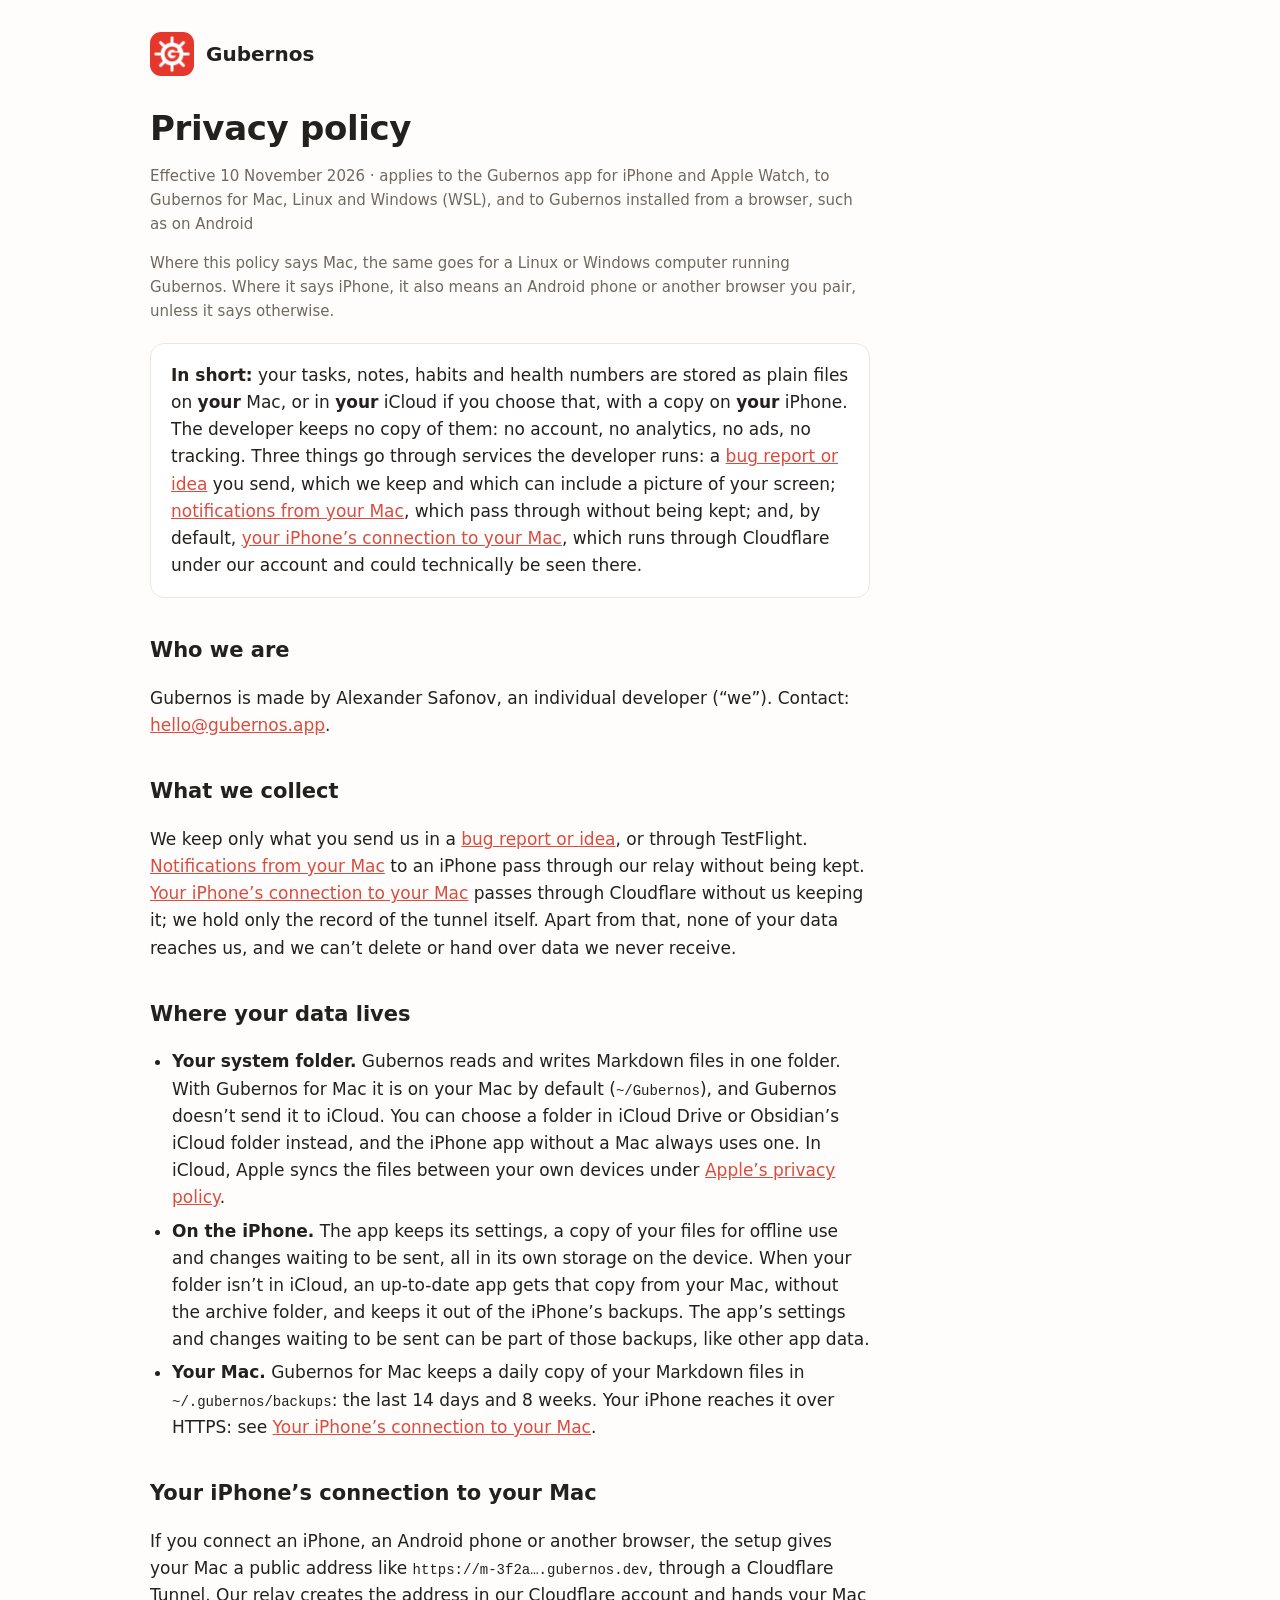
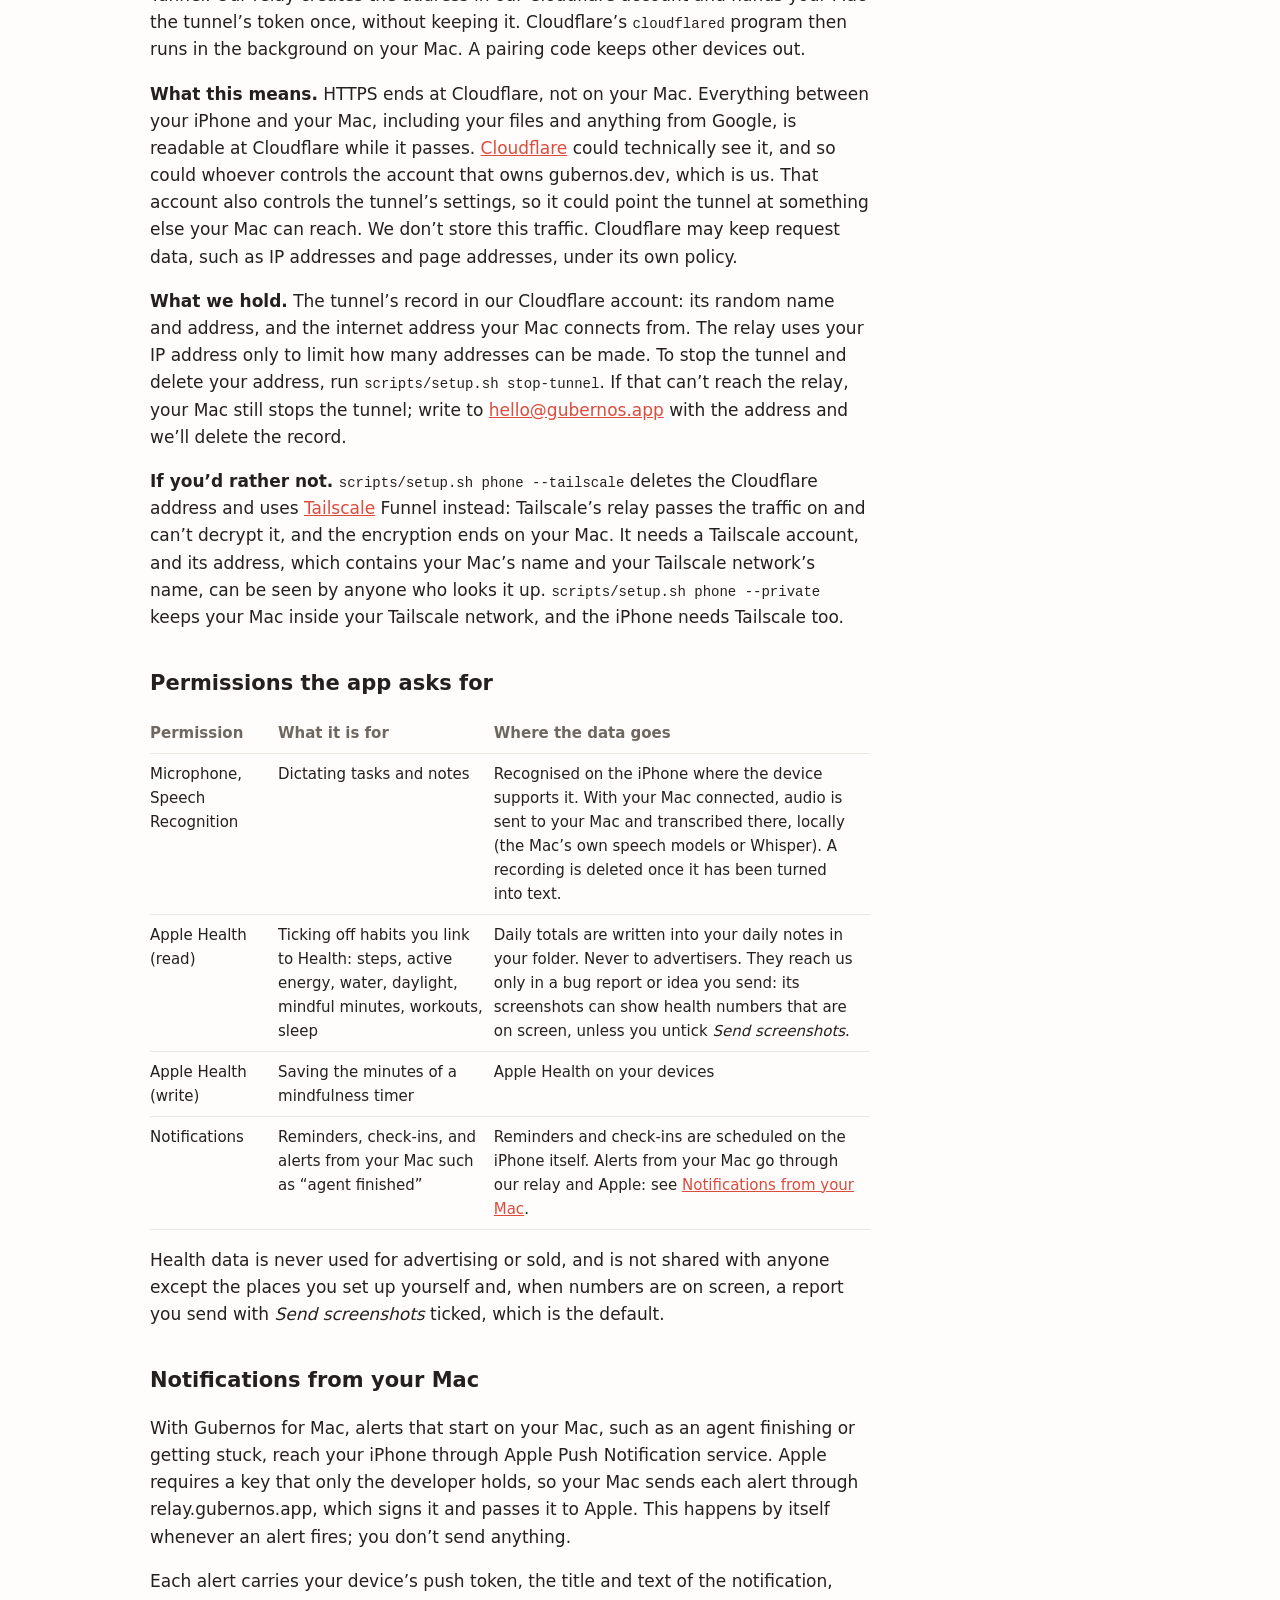
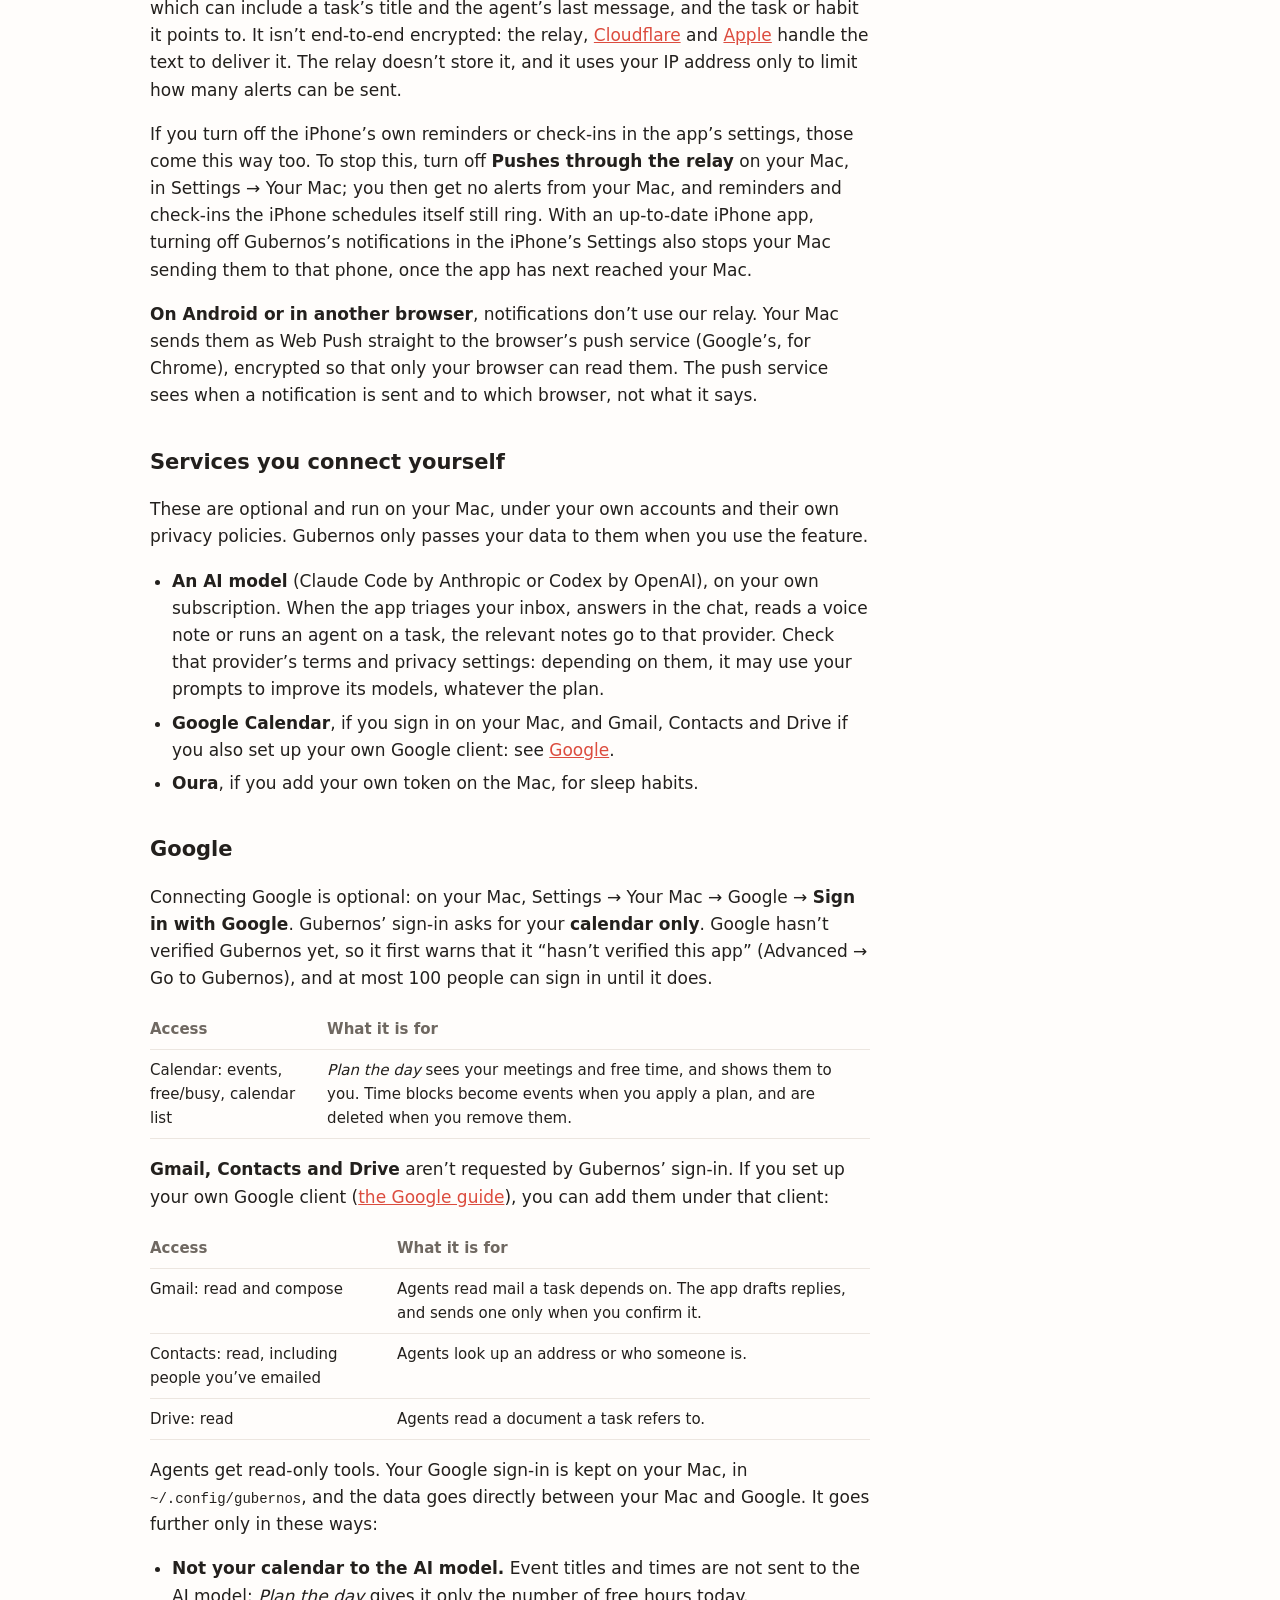
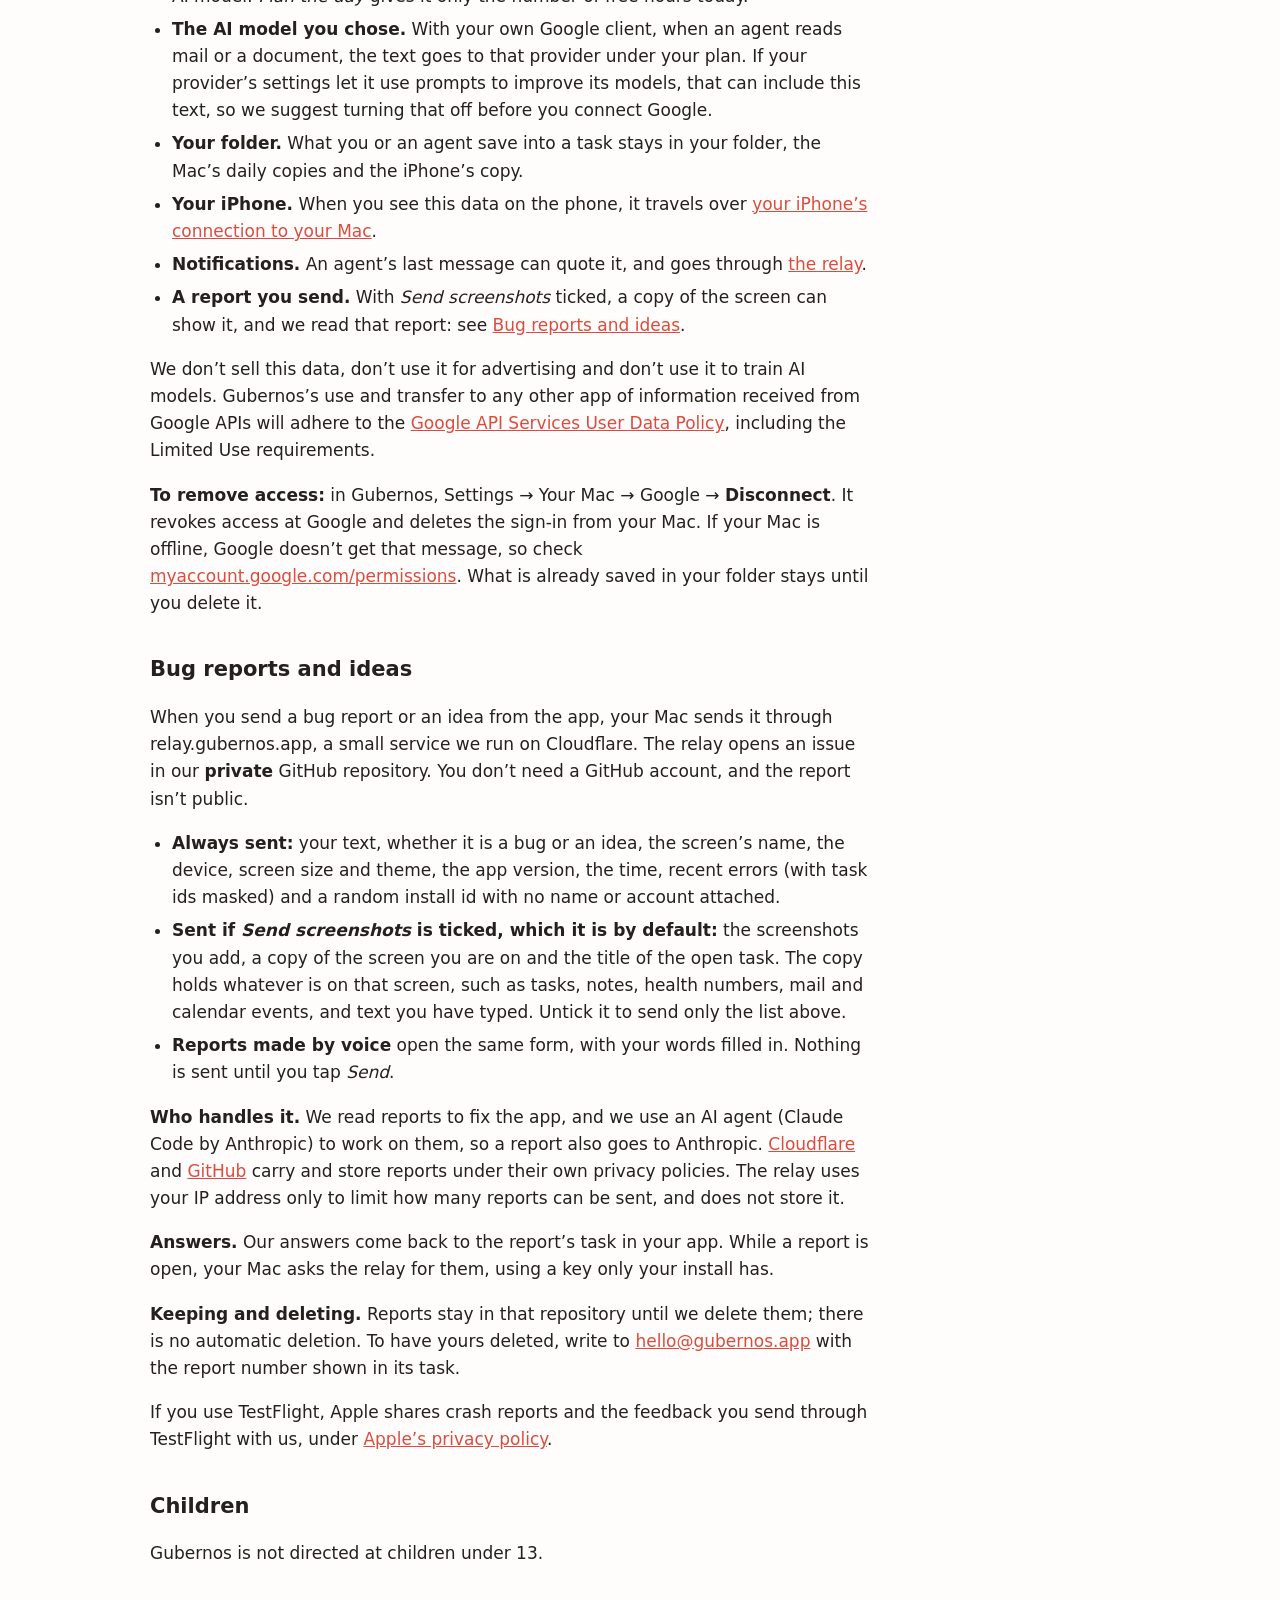
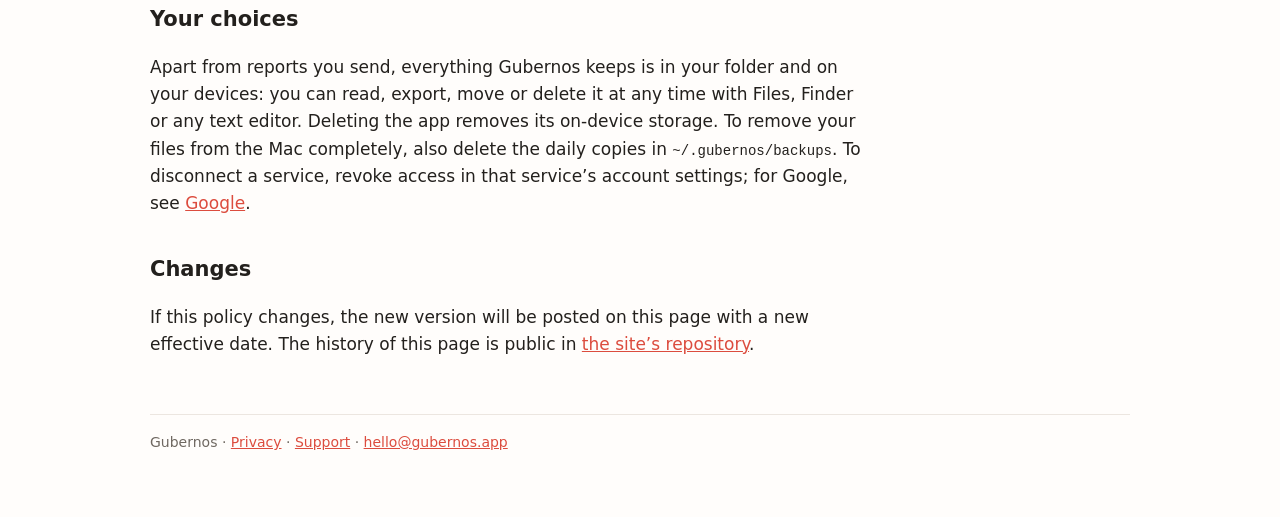
==== commit afad44e3: "Privacy: state Google API Limited Use compliance Co-Authored-By: Claude Opus 5.5 <noreply@anthropic." ====
--- a/privacy.html
+++ b/privacy.html
@@ -96,7 +96,7 @@
 <li><strong>Notifications.</strong> An agent’s last message can quote it, and goes through <a href="#pushes">the relay</a>.</li>
 <li><strong>A report you send.</strong> With <em>Send screenshots</em> ticked, a copy of the screen can show it, and we read that report: see <a href="#reports">Bug reports and ideas</a>.</li>
 </ul>
-<p>We don’t sell this data, don’t use it for advertising and don’t use it to train AI models.</p>
+<p>We don’t sell this data, don’t use it for advertising and don’t use it to train AI models. Gubernos’s use and transfer to any other app of information received from Google APIs will adhere to the <a href="https://developers.google.com/terms/api-services-user-data-policy">Google API Services User Data Policy</a>, including the Limited Use requirements.</p>
 <p><strong>To remove access:</strong> in Gubernos, Settings → Your Mac → Google → <strong>Disconnect</strong>. It revokes access at Google and deletes the sign-in from your Mac. If your Mac is offline, Google doesn’t get that message, so check <a href="https://myaccount.google.com/permissions">myaccount.google.com/permissions</a>. What is already saved in your folder stays until you delete it.</p>
 
 <h2 id="reports">Bug reports and ideas</h2>
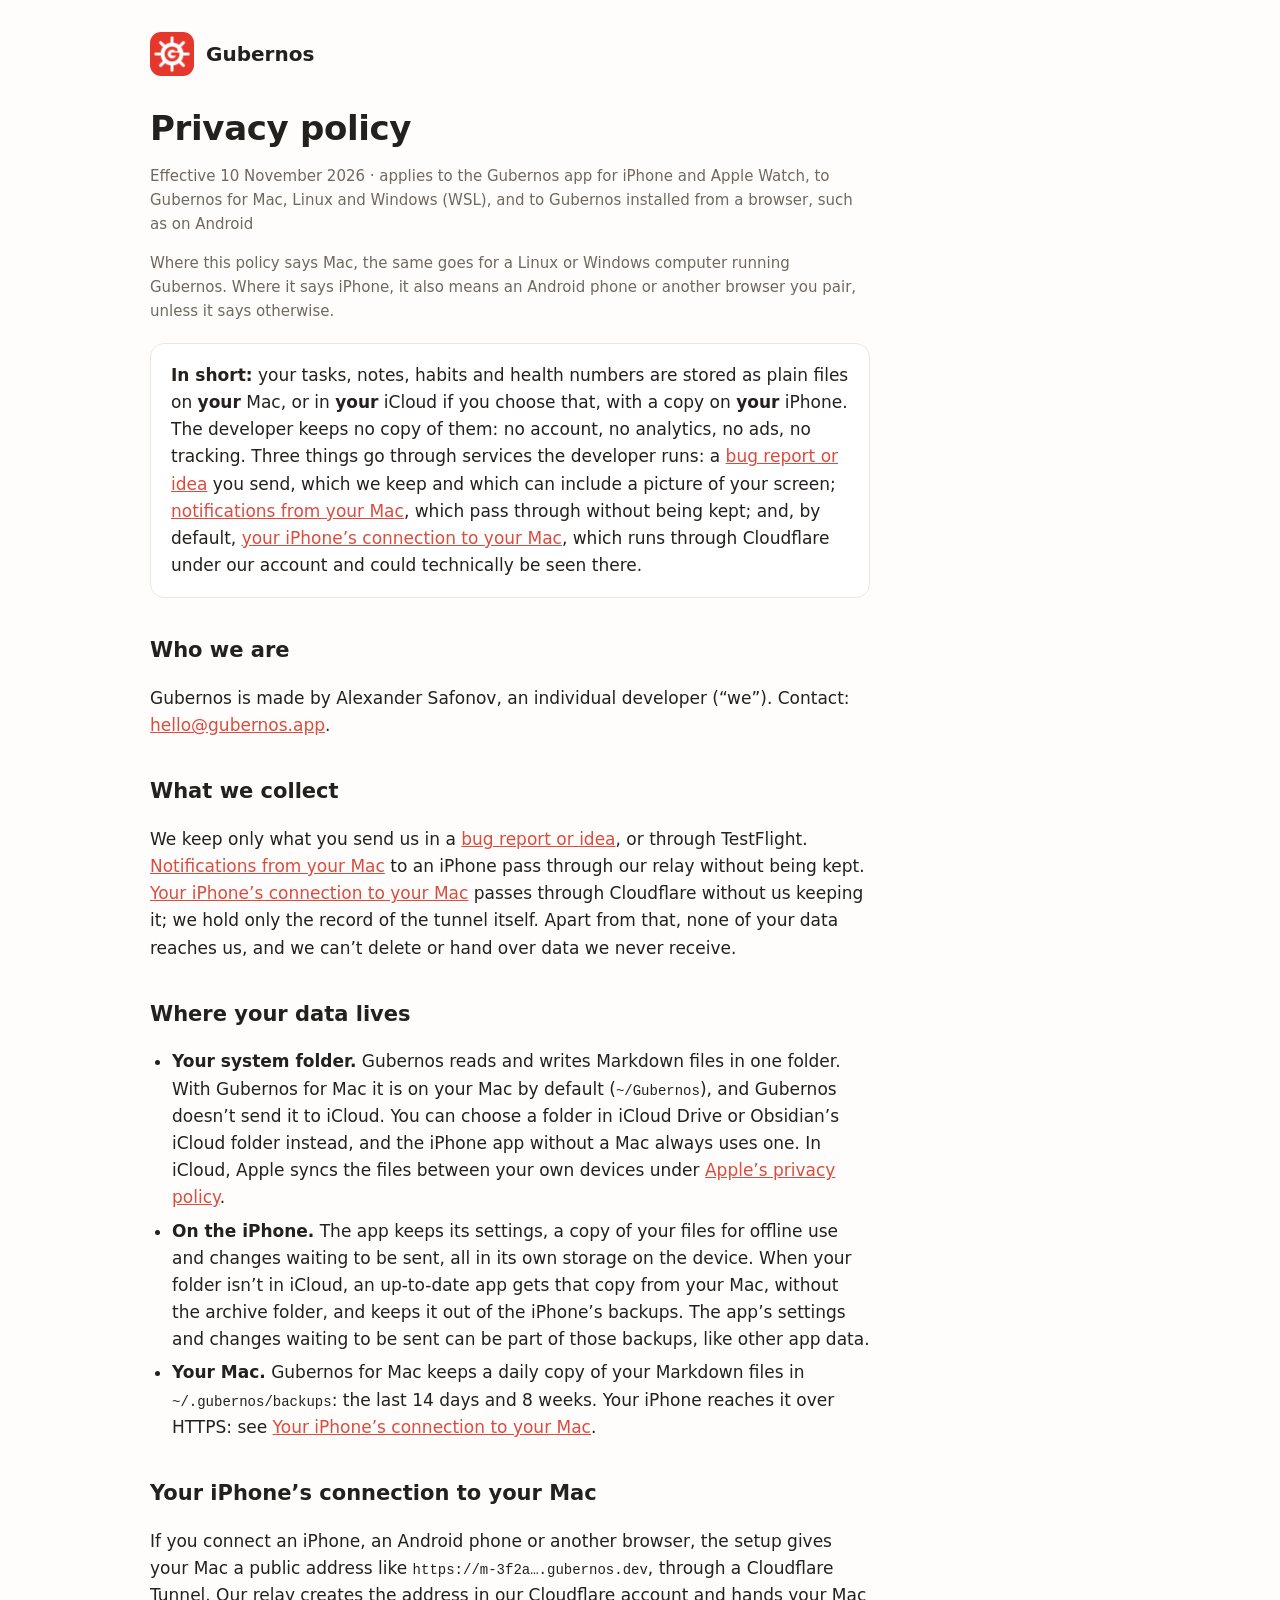
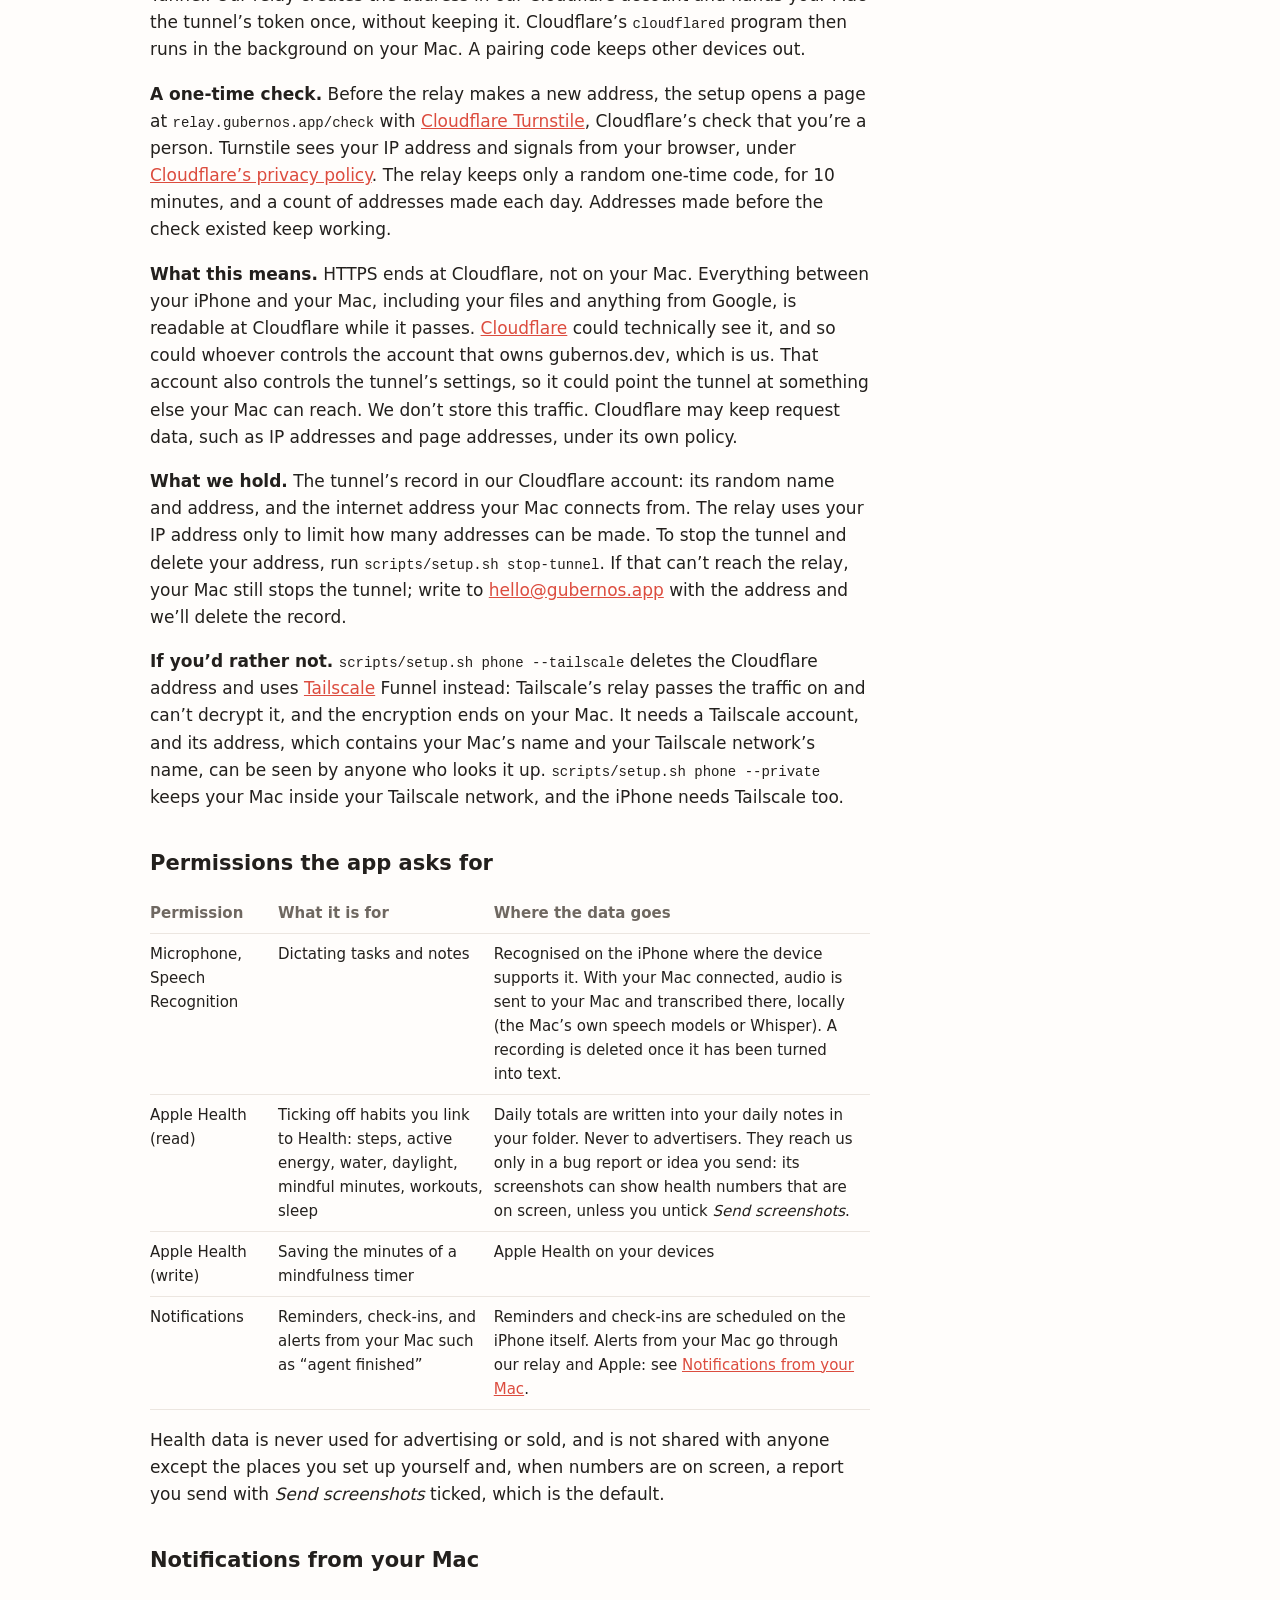
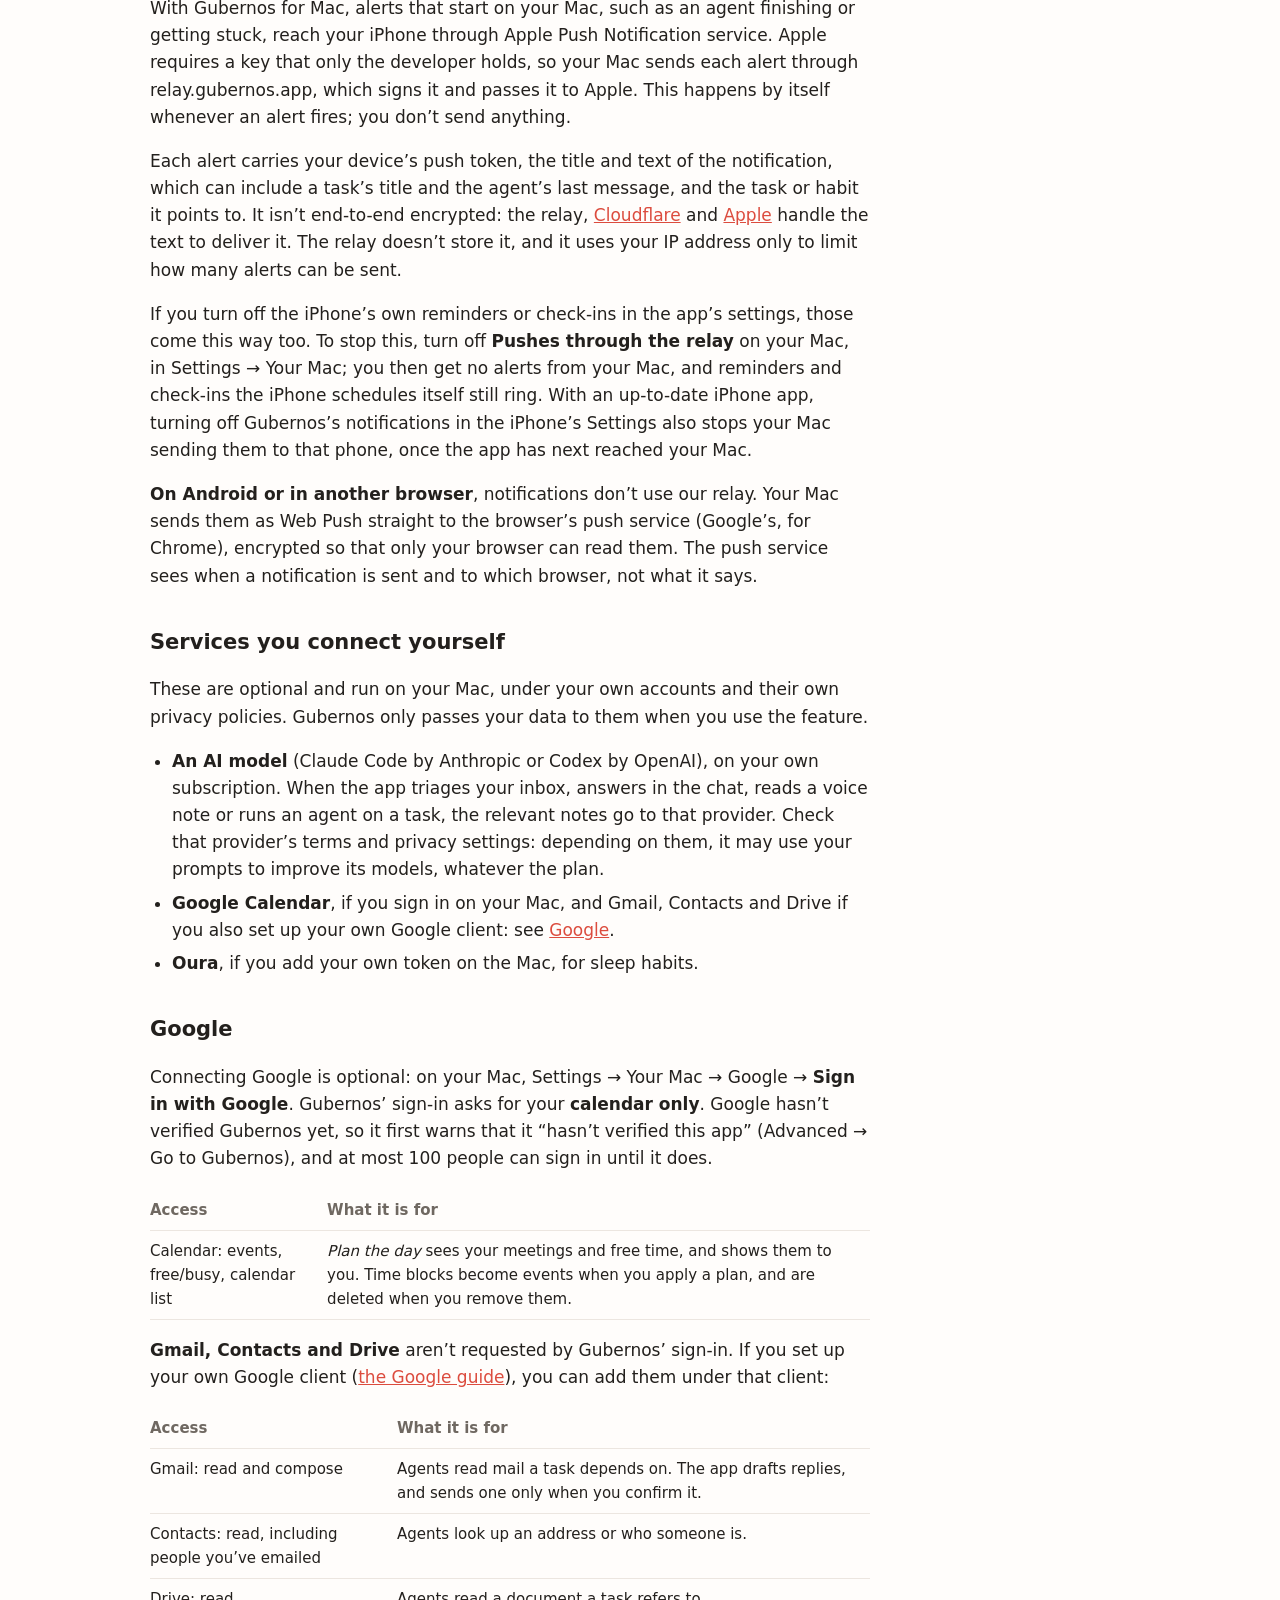
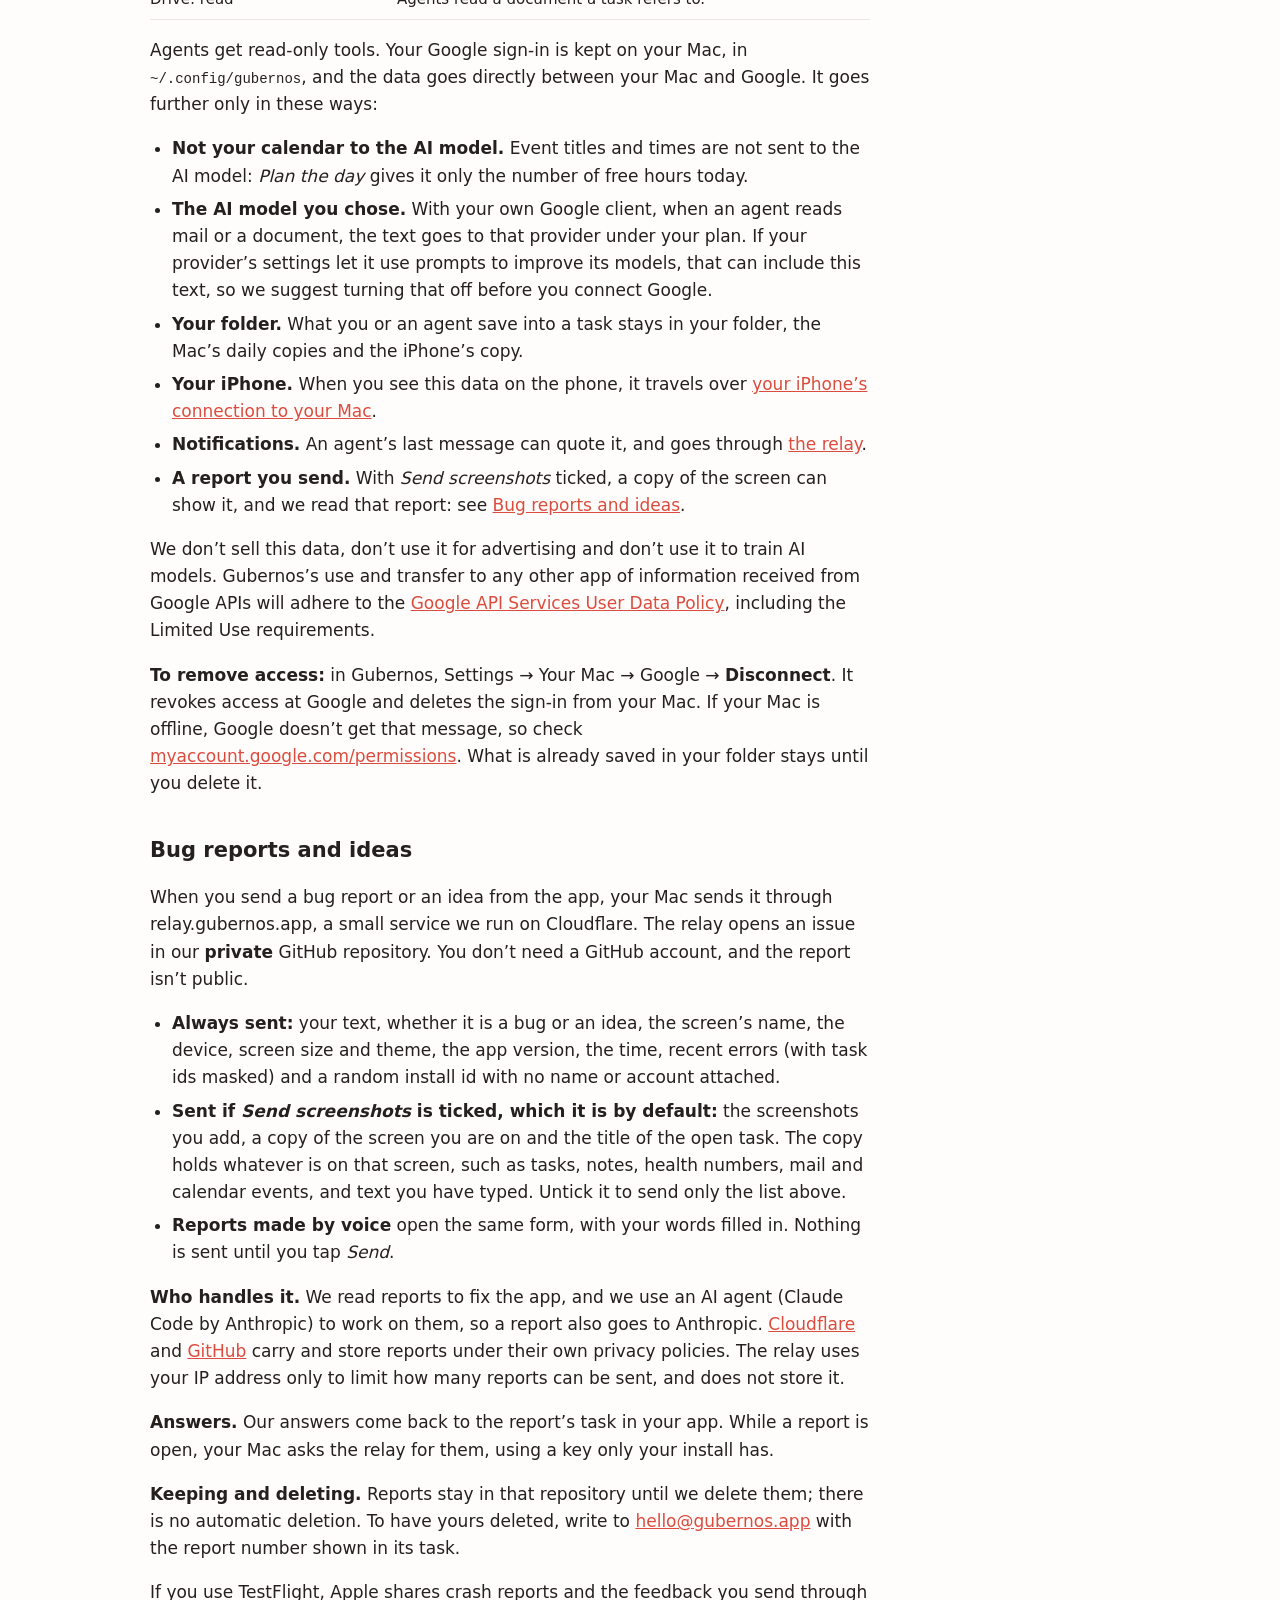
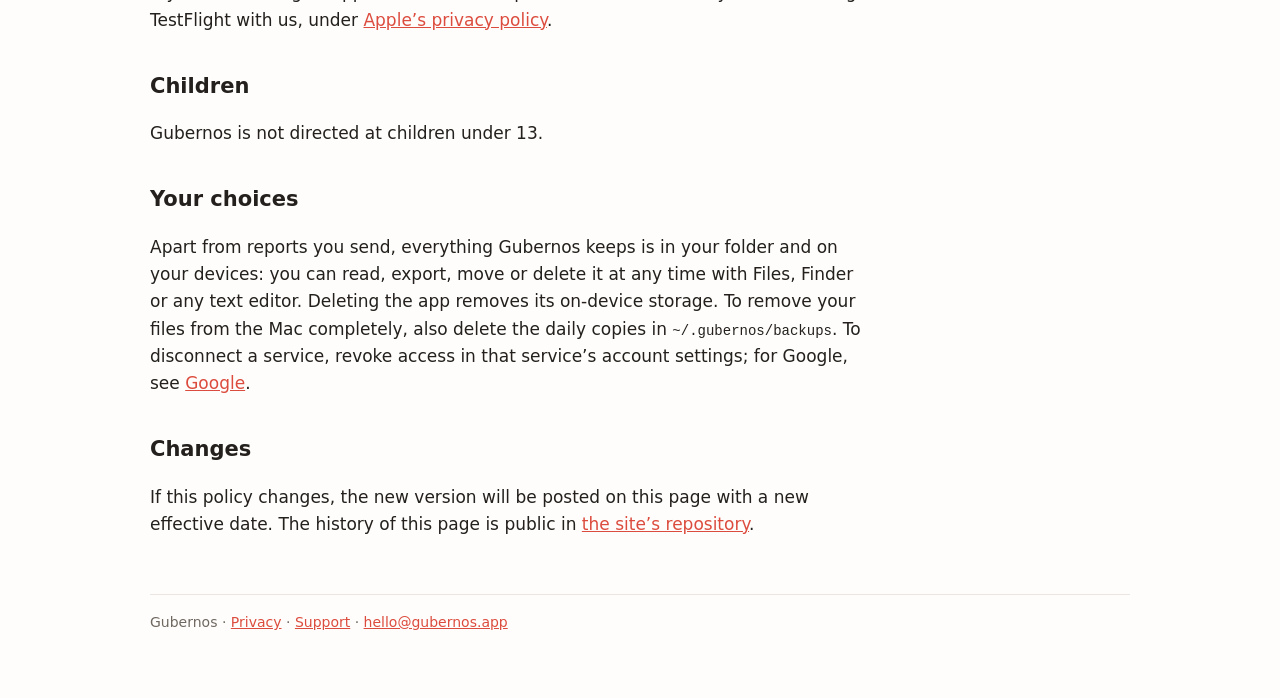
==== commit 40534352: "Privacy: the one-time Turnstile check before a new phone address Co-Authored-By: Claude Opus 5.5 <no" ====
--- a/privacy.html
+++ b/privacy.html
@@ -46,6 +46,7 @@
 
 <h2 id="phone">Your iPhone’s connection to your Mac</h2>
 <p>If you connect an iPhone, an Android phone or another browser, the setup gives your Mac a public address like <code>https://m-3f2a….gubernos.dev</code>, through a Cloudflare Tunnel. Our relay creates the address in our Cloudflare account and hands your Mac the tunnel’s token once, without keeping it. Cloudflare’s <code>cloudflared</code> program then runs in the background on your Mac. A pairing code keeps other devices out.</p>
+<p><strong>A one-time check.</strong> Before the relay makes a new address, the setup opens a page at <code>relay.gubernos.app/check</code> with <a href="https://www.cloudflare.com/application-services/products/turnstile/">Cloudflare Turnstile</a>, Cloudflare’s check that you’re a person. Turnstile sees your IP address and signals from your browser, under <a href="https://www.cloudflare.com/privacypolicy/">Cloudflare’s privacy policy</a>. The relay keeps only a random one-time code, for 10 minutes, and a count of addresses made each day. Addresses made before the check existed keep working.</p>
 <p><strong>What this means.</strong> HTTPS ends at Cloudflare, not on your Mac. Everything between your iPhone and your Mac, including your files and anything from Google, is readable at Cloudflare while it passes. <a href="https://www.cloudflare.com/privacypolicy/">Cloudflare</a> could technically see it, and so could whoever controls the account that owns gubernos.dev, which is us. That account also controls the tunnel’s settings, so it could point the tunnel at something else your Mac can reach. We don’t store this traffic. Cloudflare may keep request data, such as IP addresses and page addresses, under its own policy.</p>
 <p><strong>What we hold.</strong> The tunnel’s record in our Cloudflare account: its random name and address, and the internet address your Mac connects from. The relay uses your IP address only to limit how many addresses can be made. To stop the tunnel and delete your address, run <code>scripts/setup.sh stop-tunnel</code>. If that can’t reach the relay, your Mac still stops the tunnel; write to <a href="mailto:hello@gubernos.app">hello@gubernos.app</a> with the address and we’ll delete the record.</p>
 <p><strong>If you’d rather not.</strong> <code>scripts/setup.sh phone --tailscale</code> deletes the Cloudflare address and uses <a href="https://tailscale.com/privacy-policy">Tailscale</a> Funnel instead: Tailscale’s relay passes the traffic on and can’t decrypt it, and the encryption ends on your Mac. It needs a Tailscale account, and its address, which contains your Mac’s name and your Tailscale network’s name, can be seen by anyone who looks it up. <code>scripts/setup.sh phone --private</code> keeps your Mac inside your Tailscale network, and the iPhone needs Tailscale too.</p>
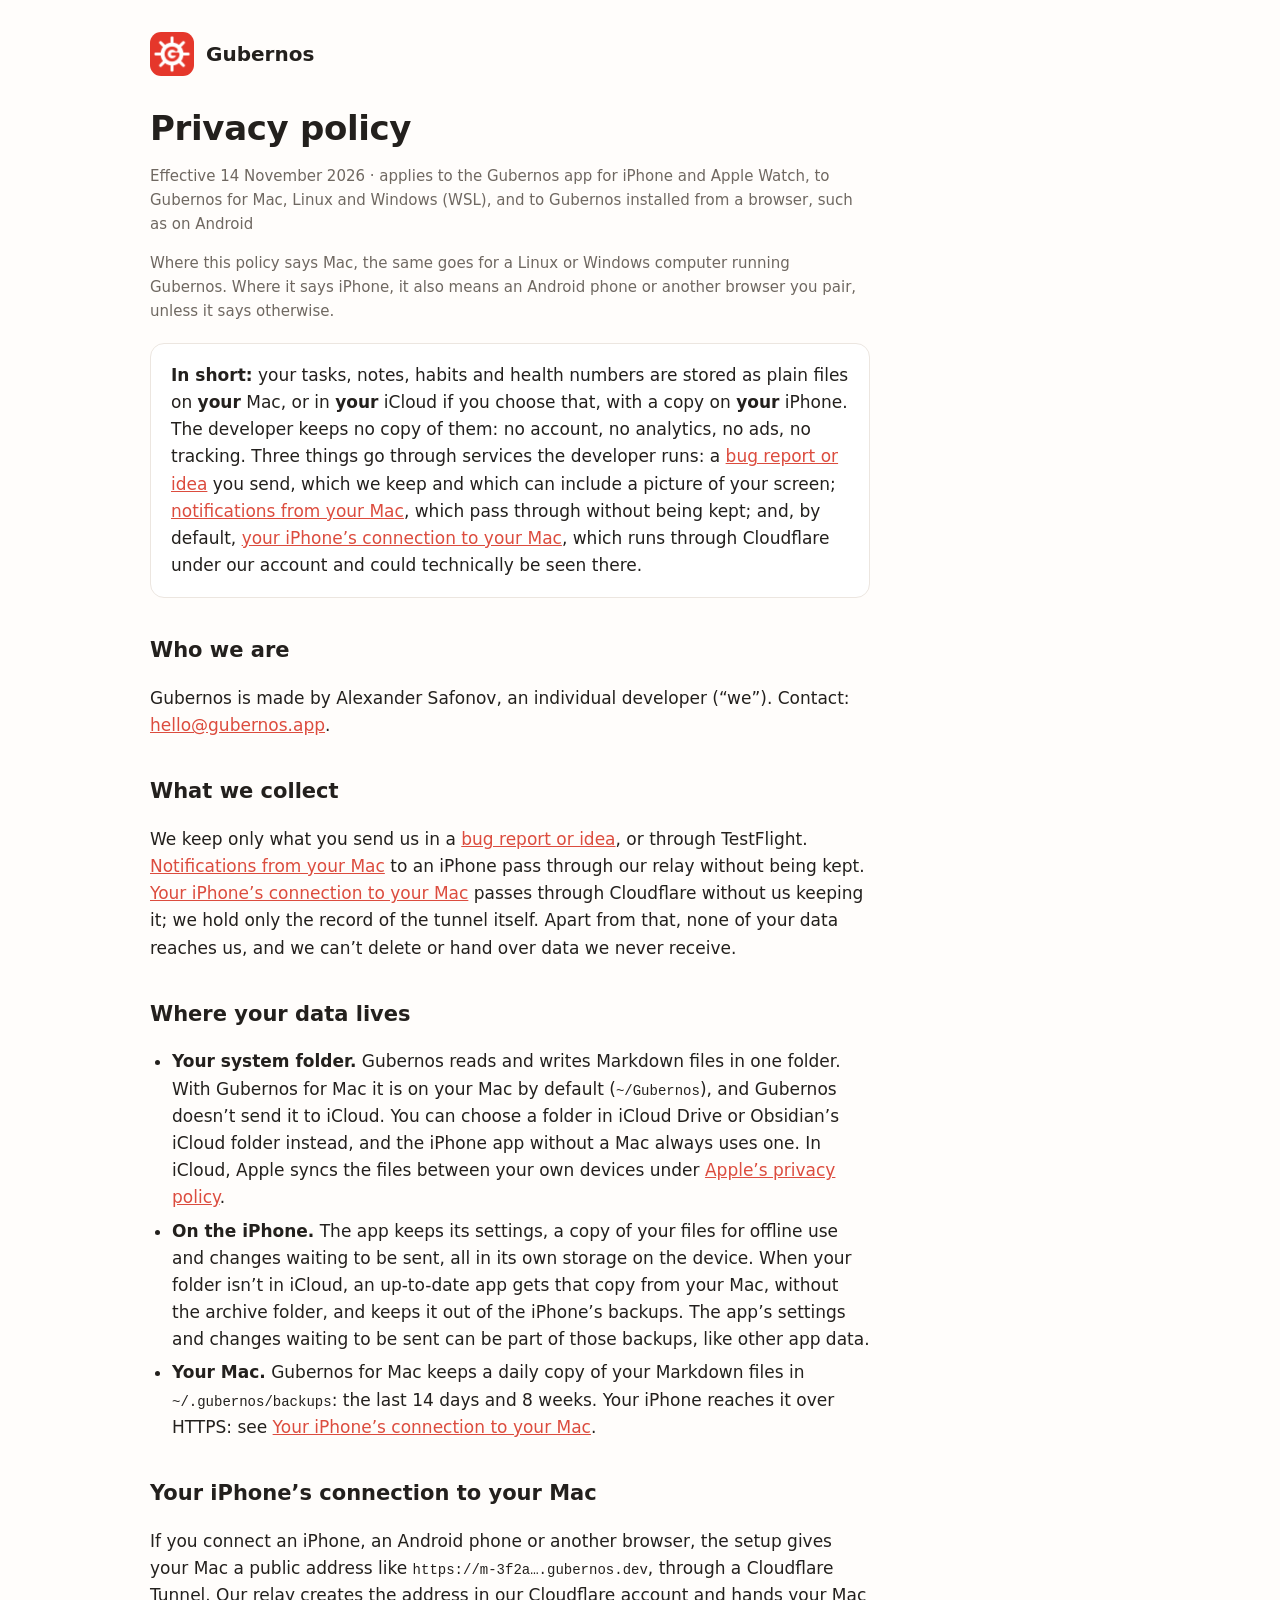
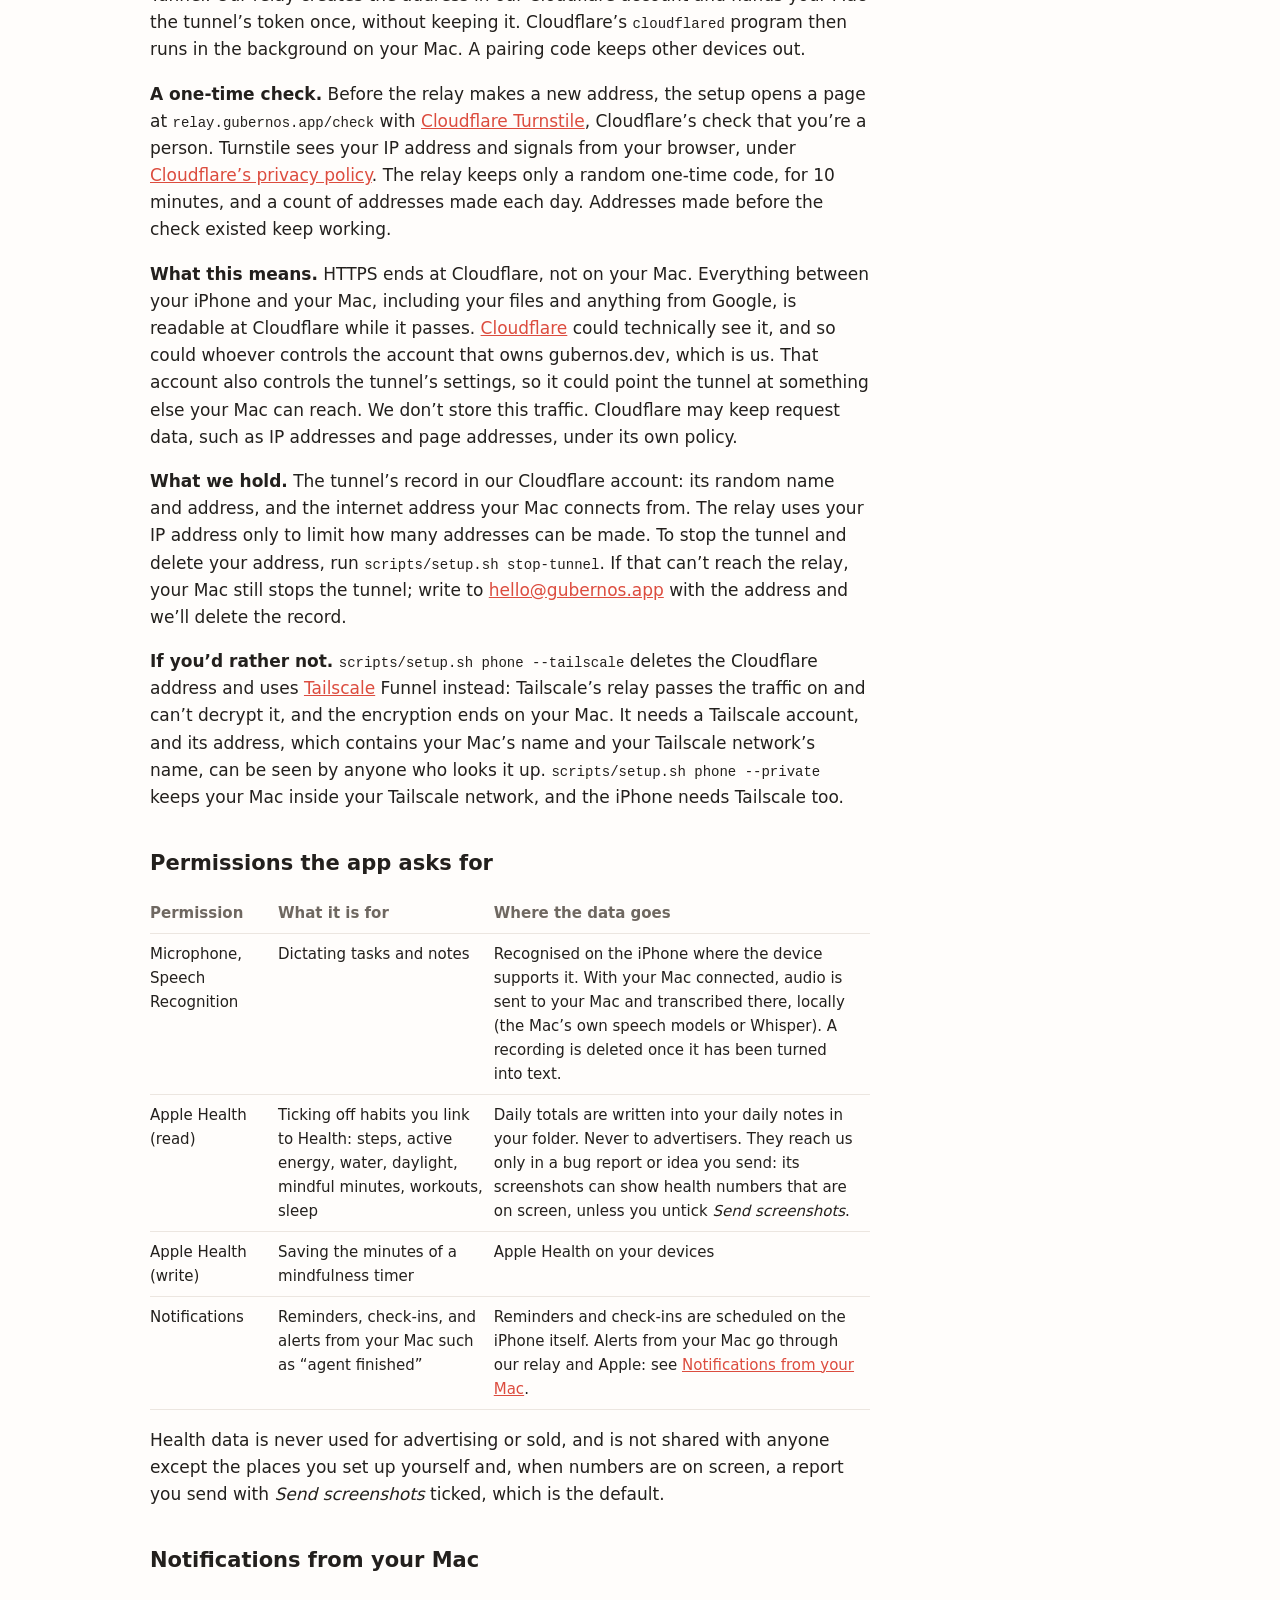
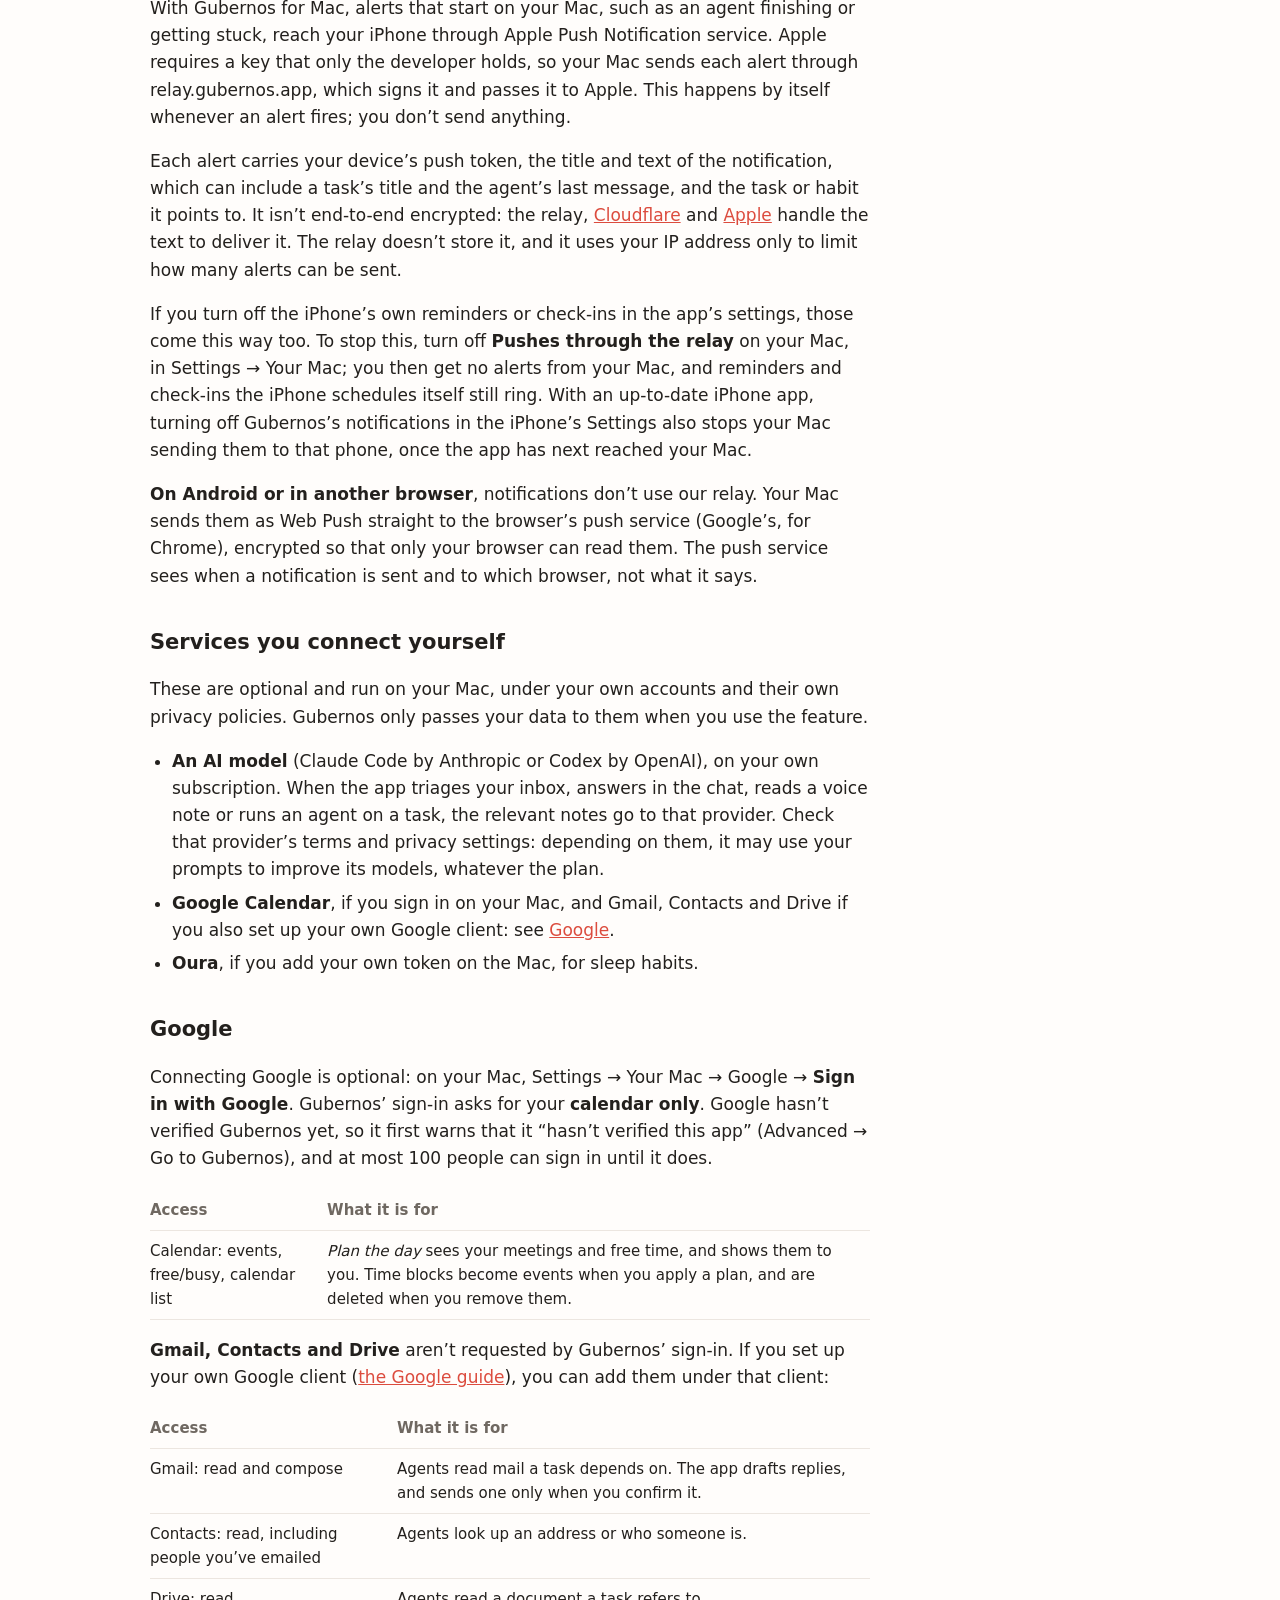
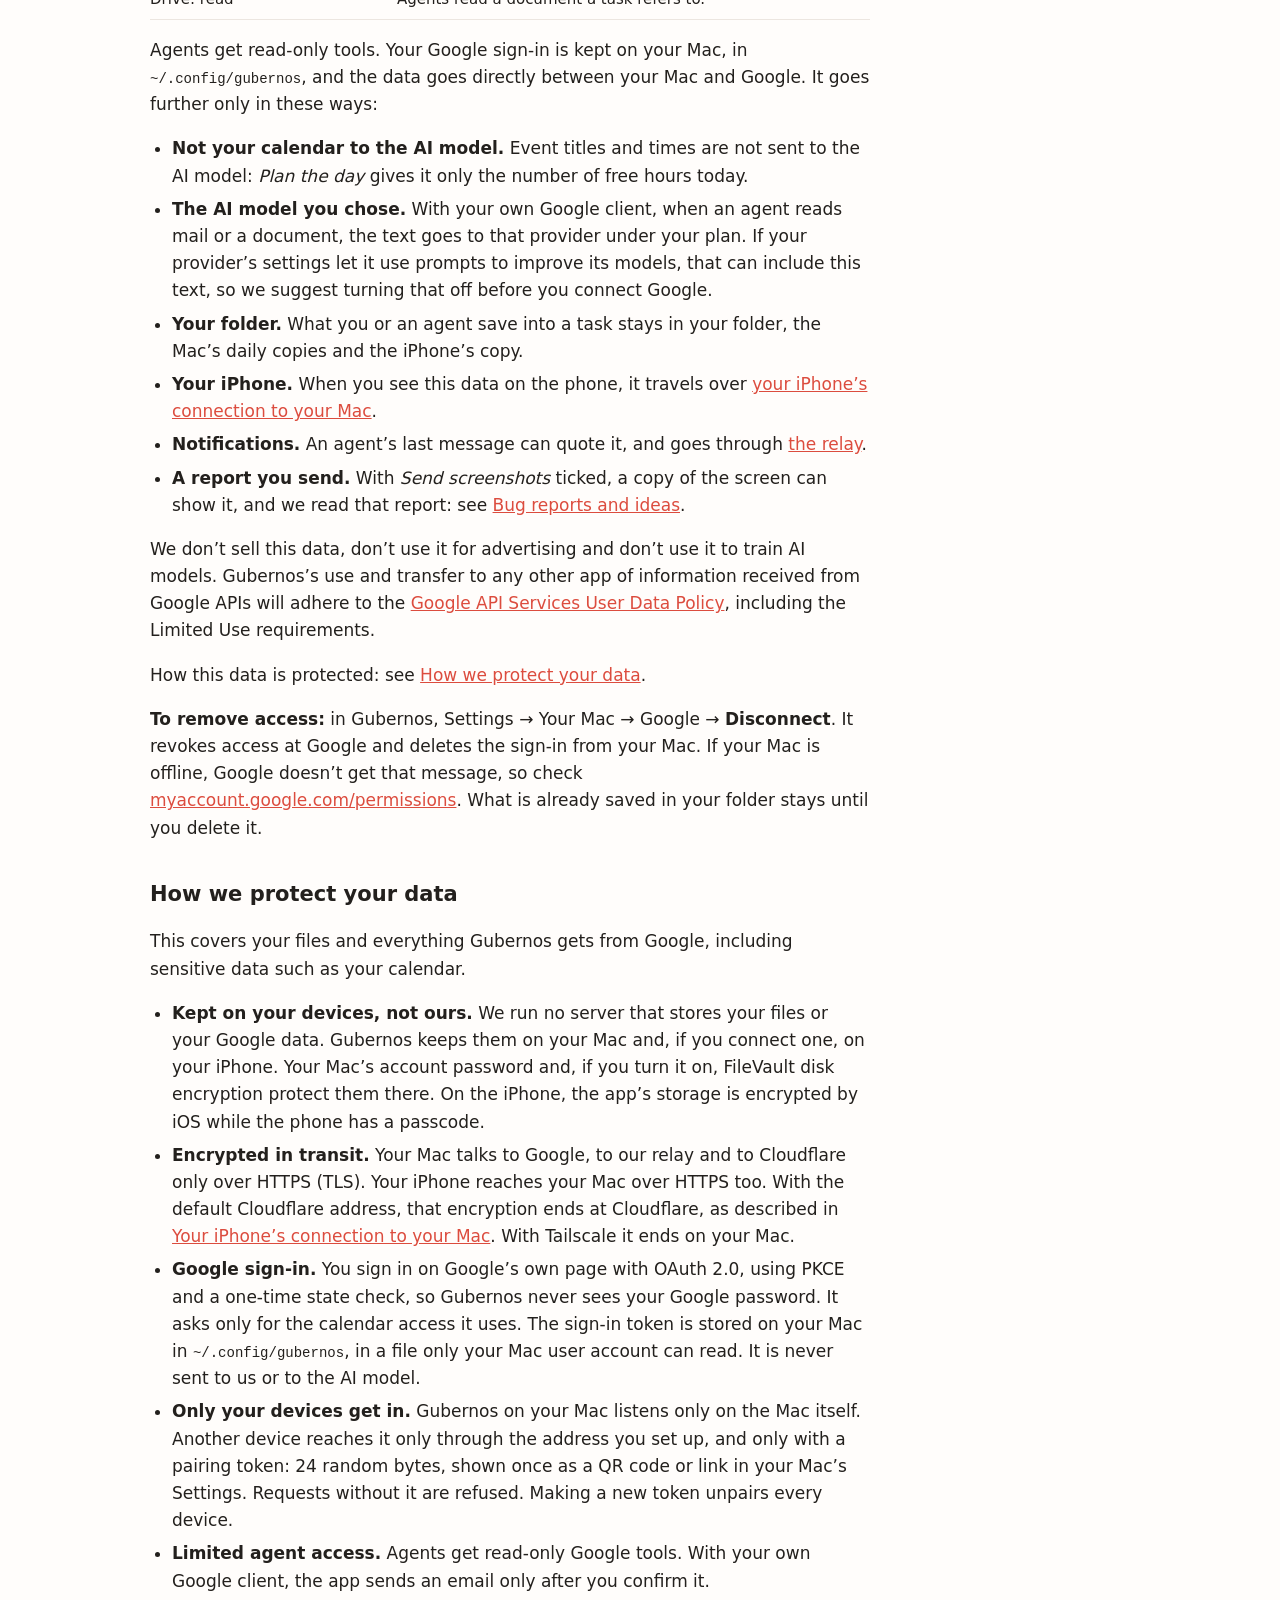
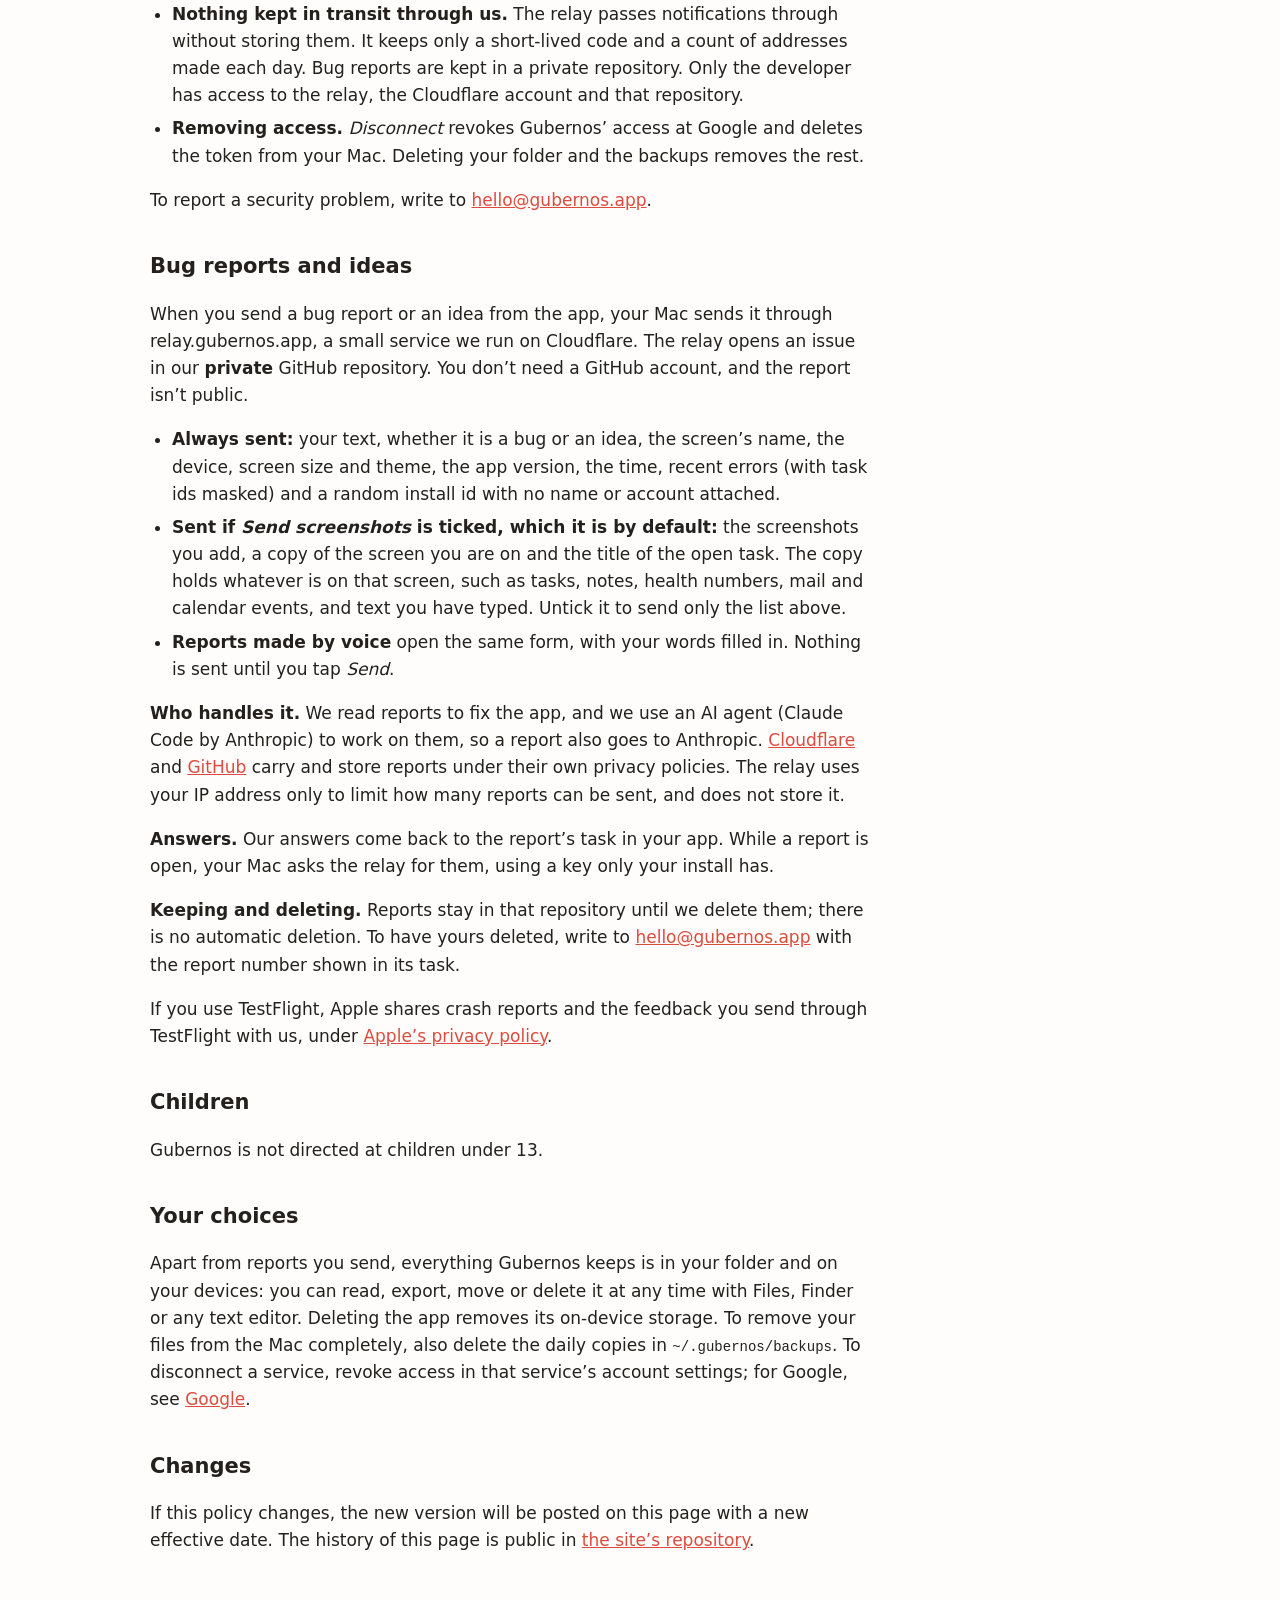
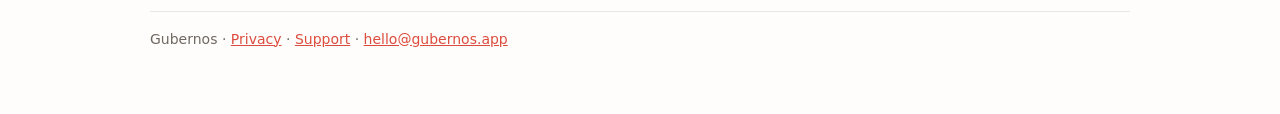
==== commit 389b5bcc: "Privacy: How we protect your data (storage, encryption in transit, Google sign-in and token, pairing" ====
--- a/privacy.html
+++ b/privacy.html
@@ -24,7 +24,7 @@
 <header><img src="icon.png" alt=""><a href="./">Gubernos</a></header>
 
 <h1>Privacy policy</h1>
-<p class="muted">Effective 10 November 2026 · applies to the Gubernos app for iPhone and Apple Watch, to Gubernos for Mac, Linux and Windows (WSL), and to Gubernos installed from a browser, such as on Android</p>
+<p class="muted">Effective 14 November 2026 · applies to the Gubernos app for iPhone and Apple Watch, to Gubernos for Mac, Linux and Windows (WSL), and to Gubernos installed from a browser, such as on Android</p>
 <p class="muted">Where this policy says Mac, the same goes for a Linux or Windows computer running Gubernos. Where it says iPhone, it also means an Android phone or another browser you pair, unless it says otherwise.</p>
 
 <div class="card">
@@ -98,7 +98,21 @@
 <li><strong>A report you send.</strong> With <em>Send screenshots</em> ticked, a copy of the screen can show it, and we read that report: see <a href="#reports">Bug reports and ideas</a>.</li>
 </ul>
 <p>We don’t sell this data, don’t use it for advertising and don’t use it to train AI models. Gubernos’s use and transfer to any other app of information received from Google APIs will adhere to the <a href="https://developers.google.com/terms/api-services-user-data-policy">Google API Services User Data Policy</a>, including the Limited Use requirements.</p>
+<p>How this data is protected: see <a href="#security">How we protect your data</a>.</p>
 <p><strong>To remove access:</strong> in Gubernos, Settings → Your Mac → Google → <strong>Disconnect</strong>. It revokes access at Google and deletes the sign-in from your Mac. If your Mac is offline, Google doesn’t get that message, so check <a href="https://myaccount.google.com/permissions">myaccount.google.com/permissions</a>. What is already saved in your folder stays until you delete it.</p>
+
+<h2 id="security">How we protect your data</h2>
+<p>This covers your files and everything Gubernos gets from Google, including sensitive data such as your calendar.</p>
+<ul>
+<li><strong>Kept on your devices, not ours.</strong> We run no server that stores your files or your Google data. Gubernos keeps them on your Mac and, if you connect one, on your iPhone. Your Mac’s account password and, if you turn it on, FileVault disk encryption protect them there. On the iPhone, the app’s storage is encrypted by iOS while the phone has a passcode.</li>
+<li><strong>Encrypted in transit.</strong> Your Mac talks to Google, to our relay and to Cloudflare only over HTTPS (TLS). Your iPhone reaches your Mac over HTTPS too. With the default Cloudflare address, that encryption ends at Cloudflare, as described in <a href="#phone">Your iPhone’s connection to your Mac</a>. With Tailscale it ends on your Mac.</li>
+<li><strong>Google sign-in.</strong> You sign in on Google’s own page with OAuth 2.0, using PKCE and a one-time state check, so Gubernos never sees your Google password. It asks only for the calendar access it uses. The sign-in token is stored on your Mac in <code>~/.config/gubernos</code>, in a file only your Mac user account can read. It is never sent to us or to the AI model.</li>
+<li><strong>Only your devices get in.</strong> Gubernos on your Mac listens only on the Mac itself. Another device reaches it only through the address you set up, and only with a pairing token: 24 random bytes, shown once as a QR code or link in your Mac’s Settings. Requests without it are refused. Making a new token unpairs every device.</li>
+<li><strong>Limited agent access.</strong> Agents get read-only Google tools. With your own Google client, the app sends an email only after you confirm it.</li>
+<li><strong>Nothing kept in transit through us.</strong> The relay passes notifications through without storing them. It keeps only a short-lived code and a count of addresses made each day. Bug reports are kept in a private repository. Only the developer has access to the relay, the Cloudflare account and that repository.</li>
+<li><strong>Removing access.</strong> <em>Disconnect</em> revokes Gubernos’ access at Google and deletes the token from your Mac. Deleting your folder and the backups removes the rest.</li>
+</ul>
+<p>To report a security problem, write to <a href="mailto:hello@gubernos.app">hello@gubernos.app</a>.</p>
 
 <h2 id="reports">Bug reports and ideas</h2>
 <p>When you send a bug report or an idea from the app, your Mac sends it through relay.gubernos.app, a small service we run on Cloudflare. The relay opens an issue in our <strong>private</strong> GitHub repository. You don’t need a GitHub account, and the report isn’t public.</p>
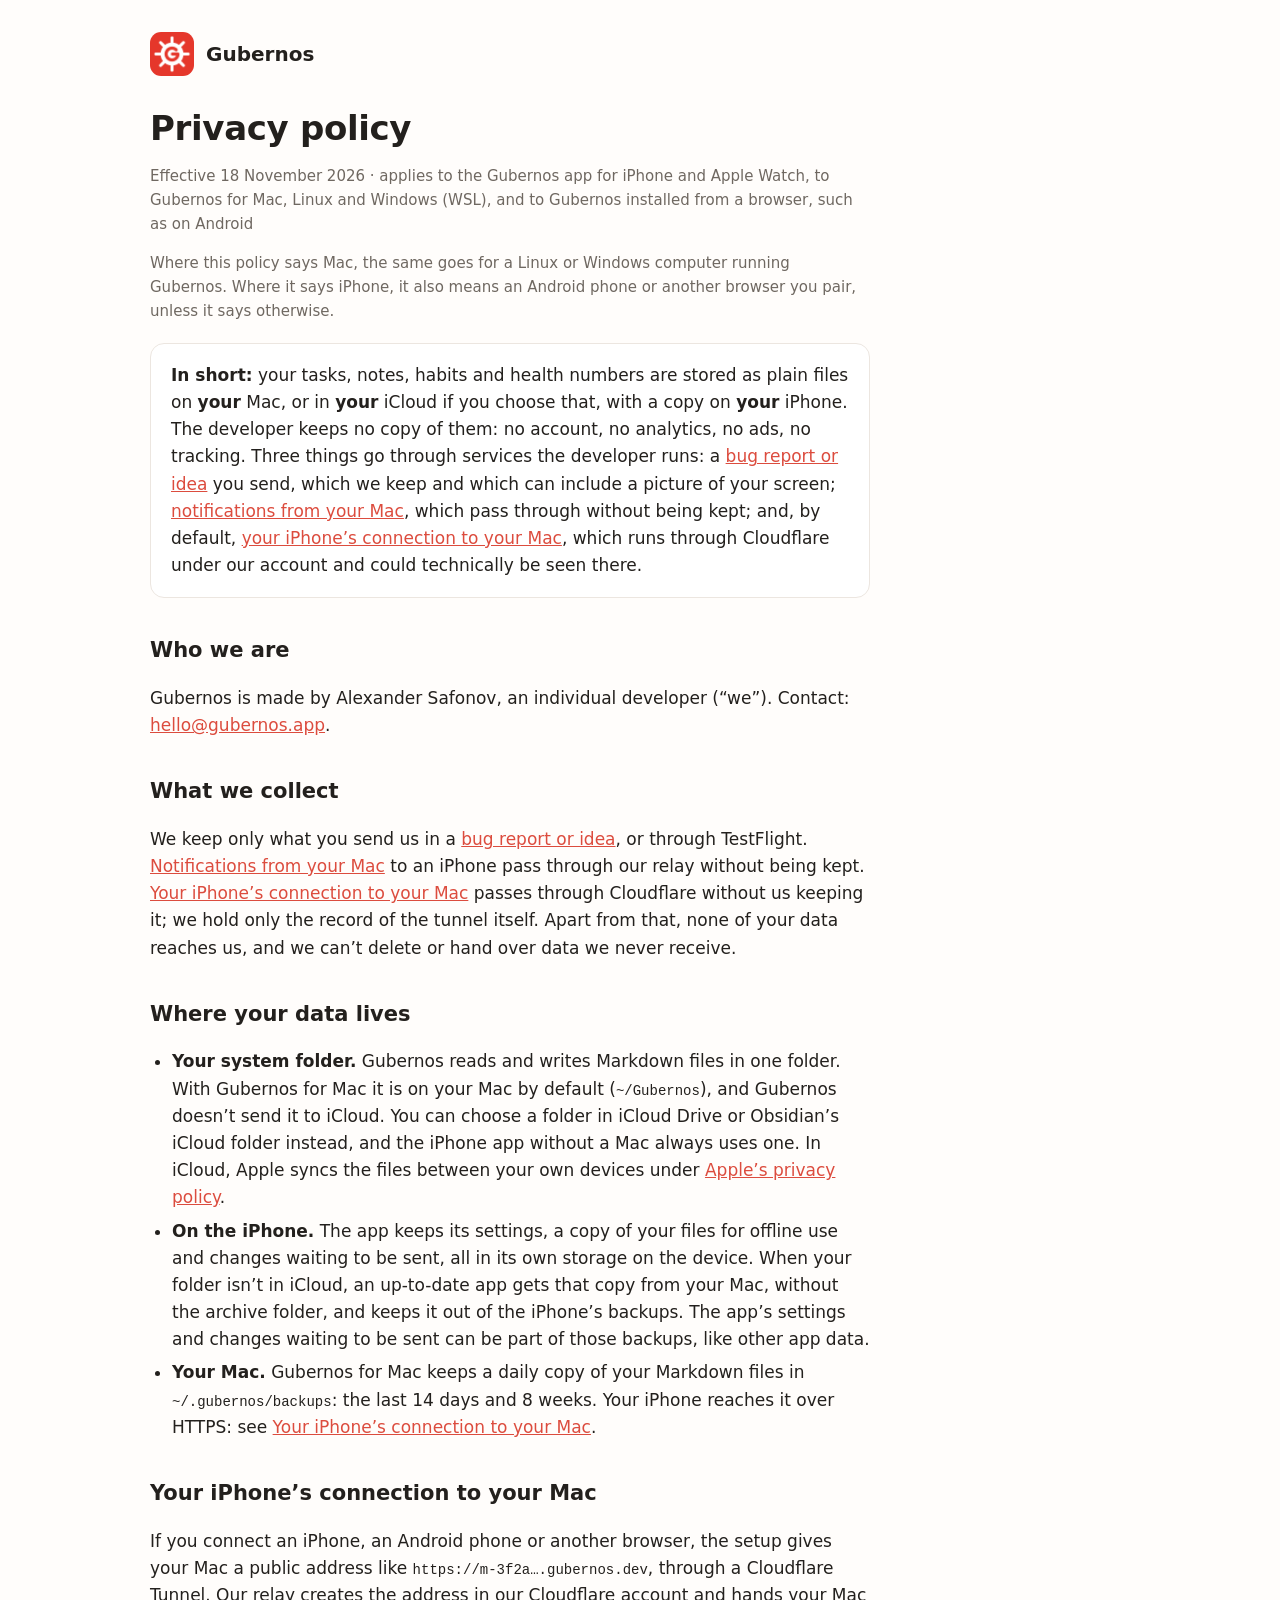
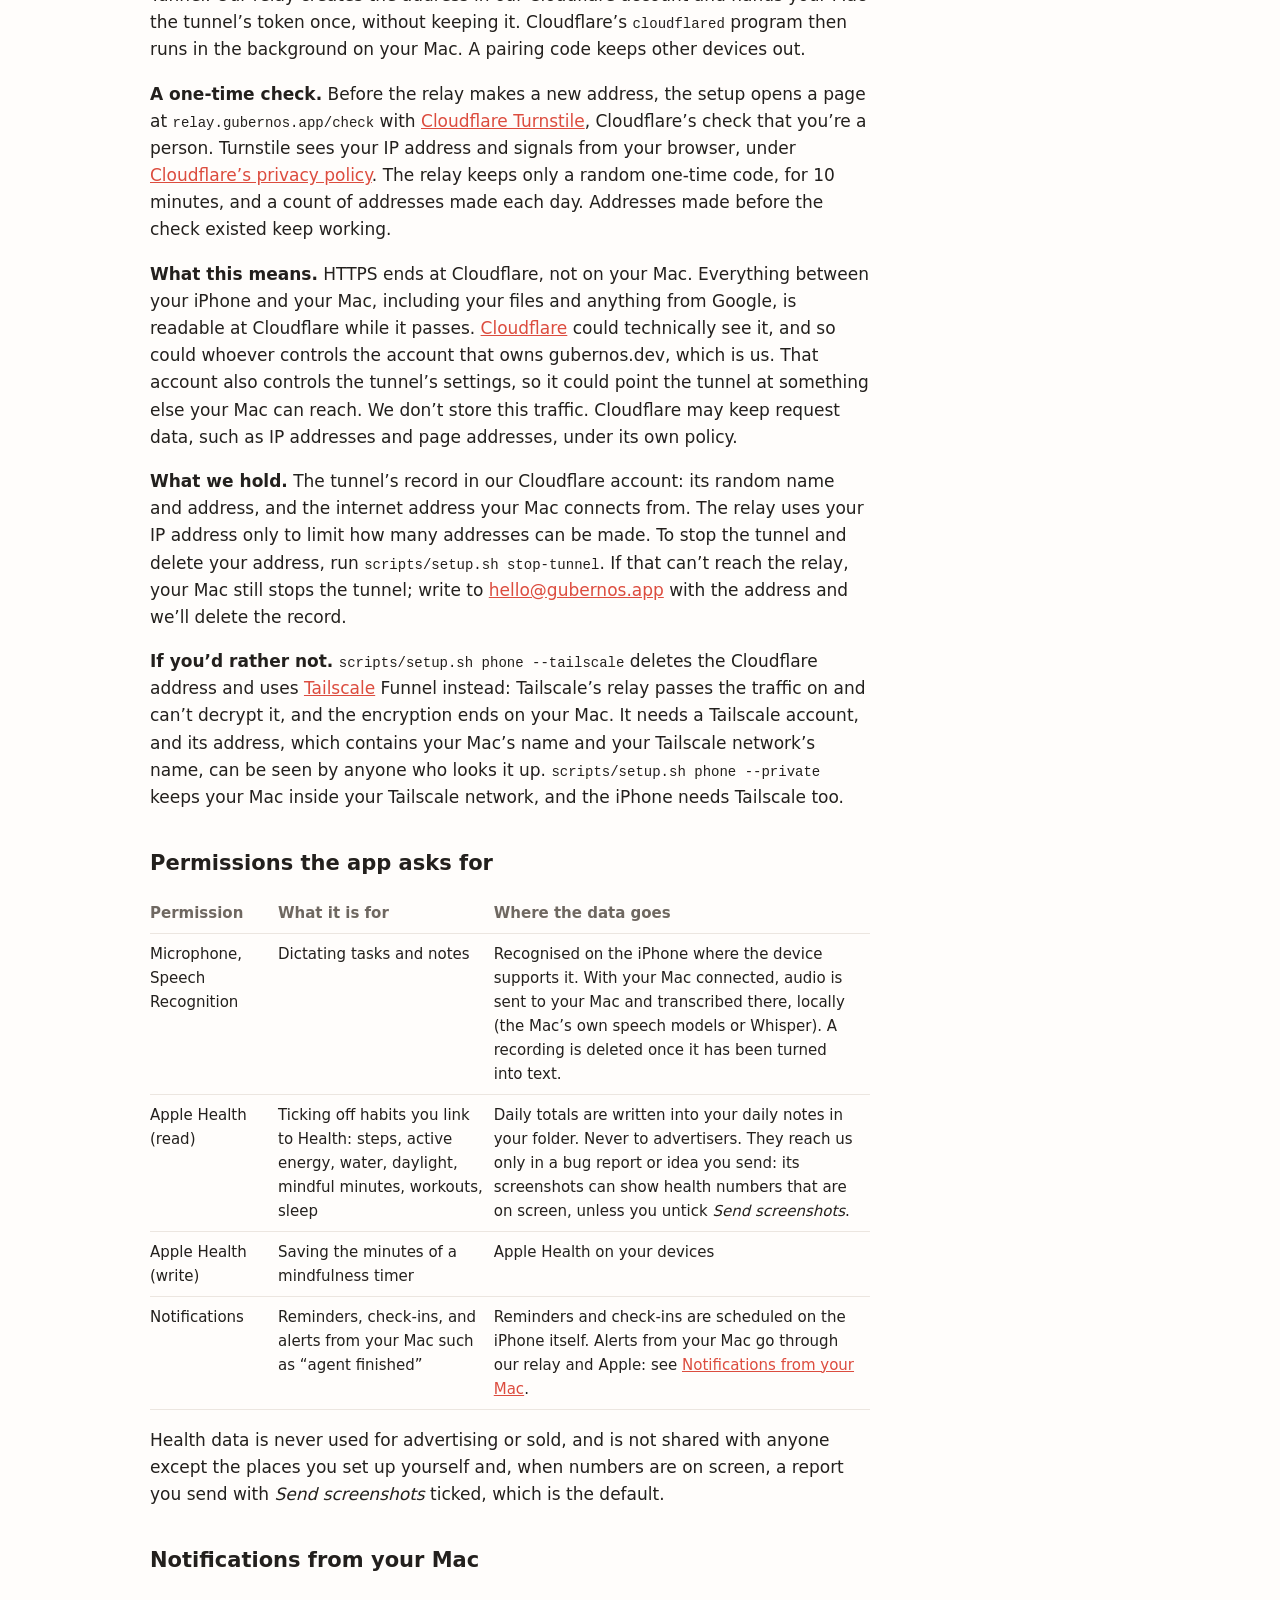
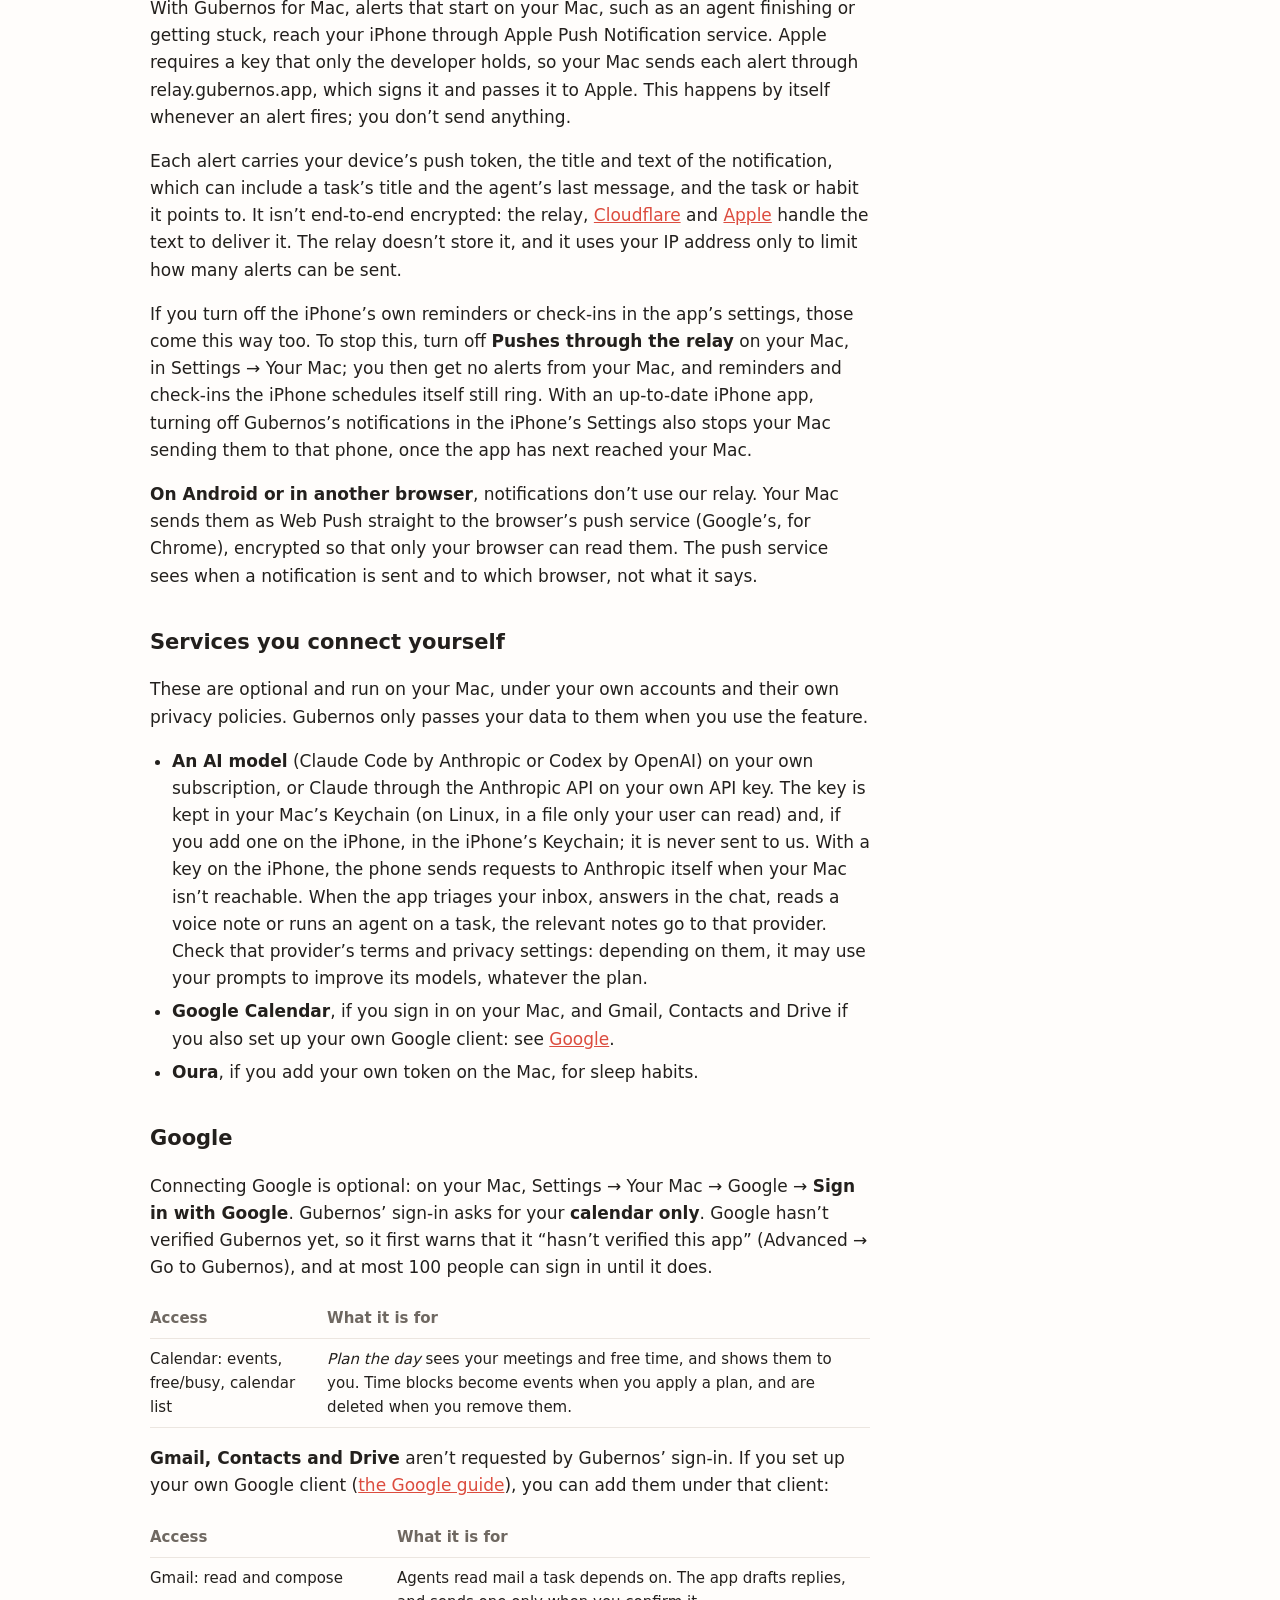
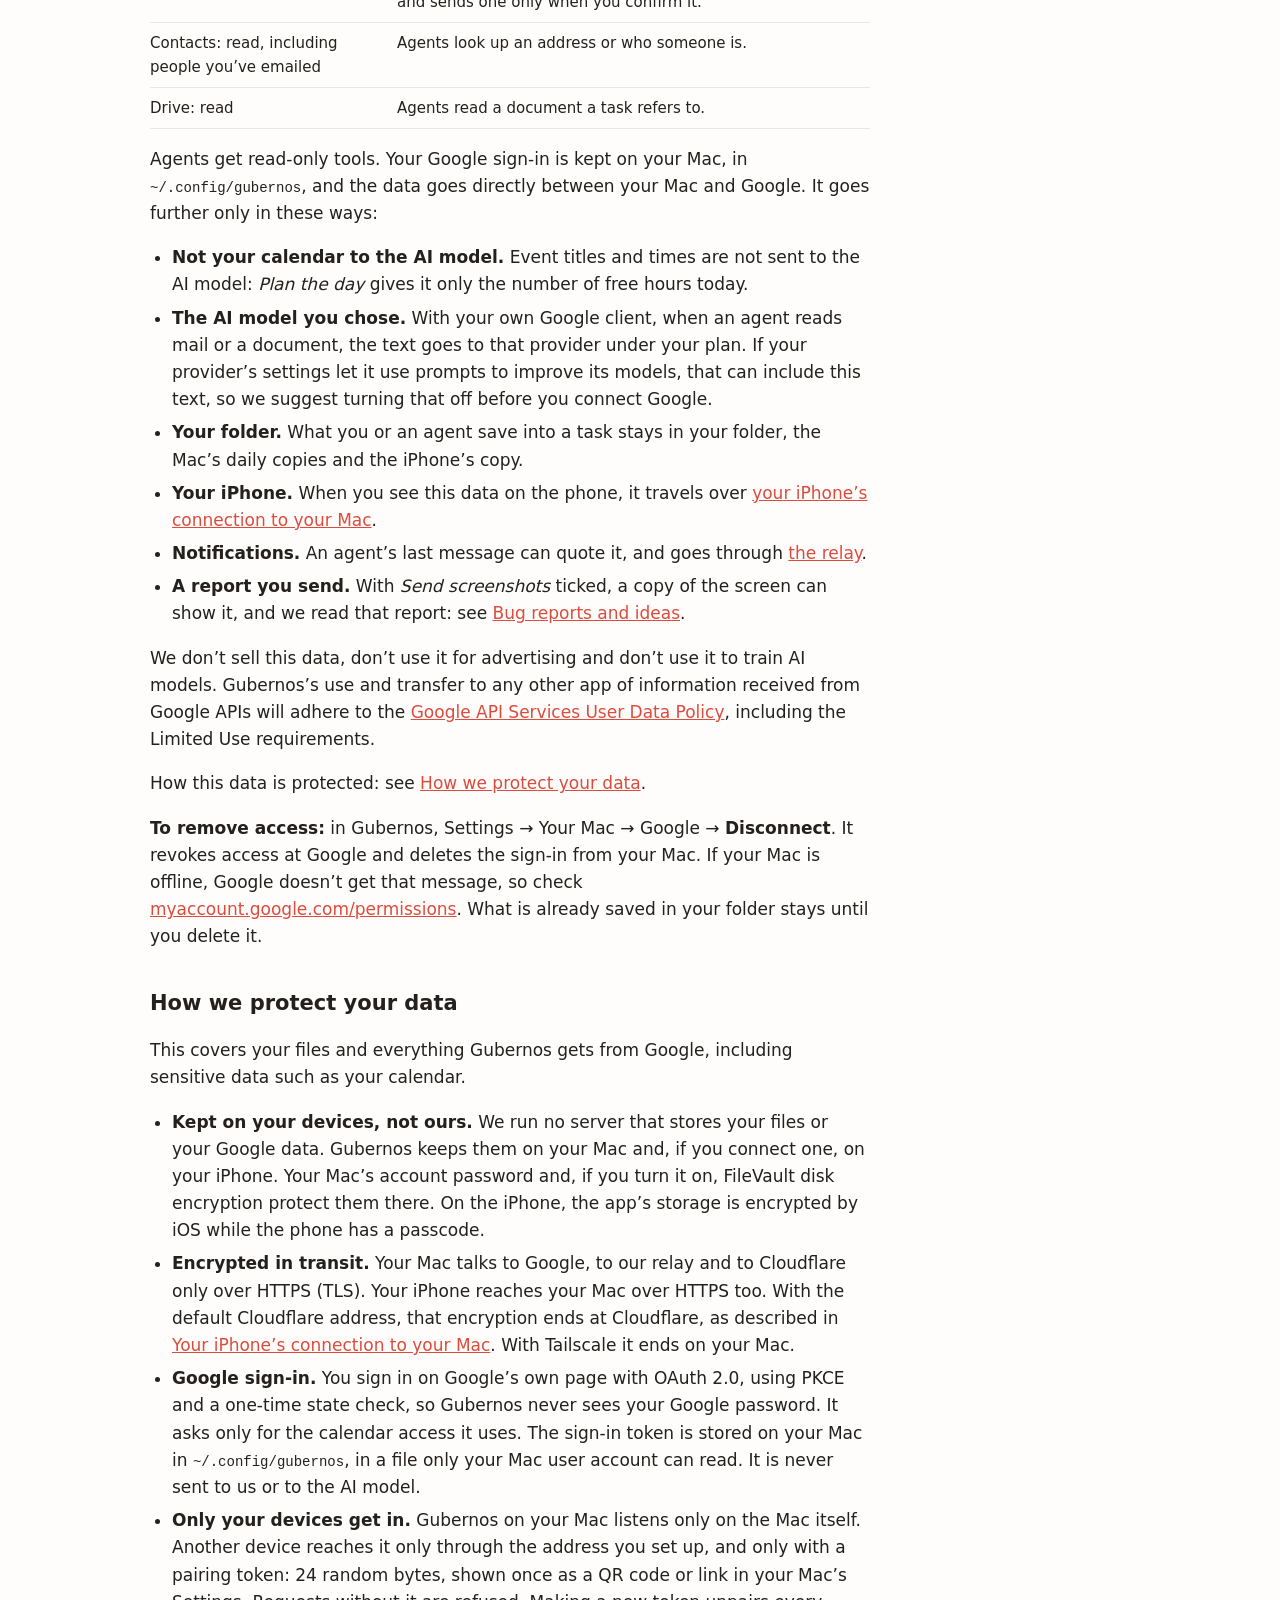
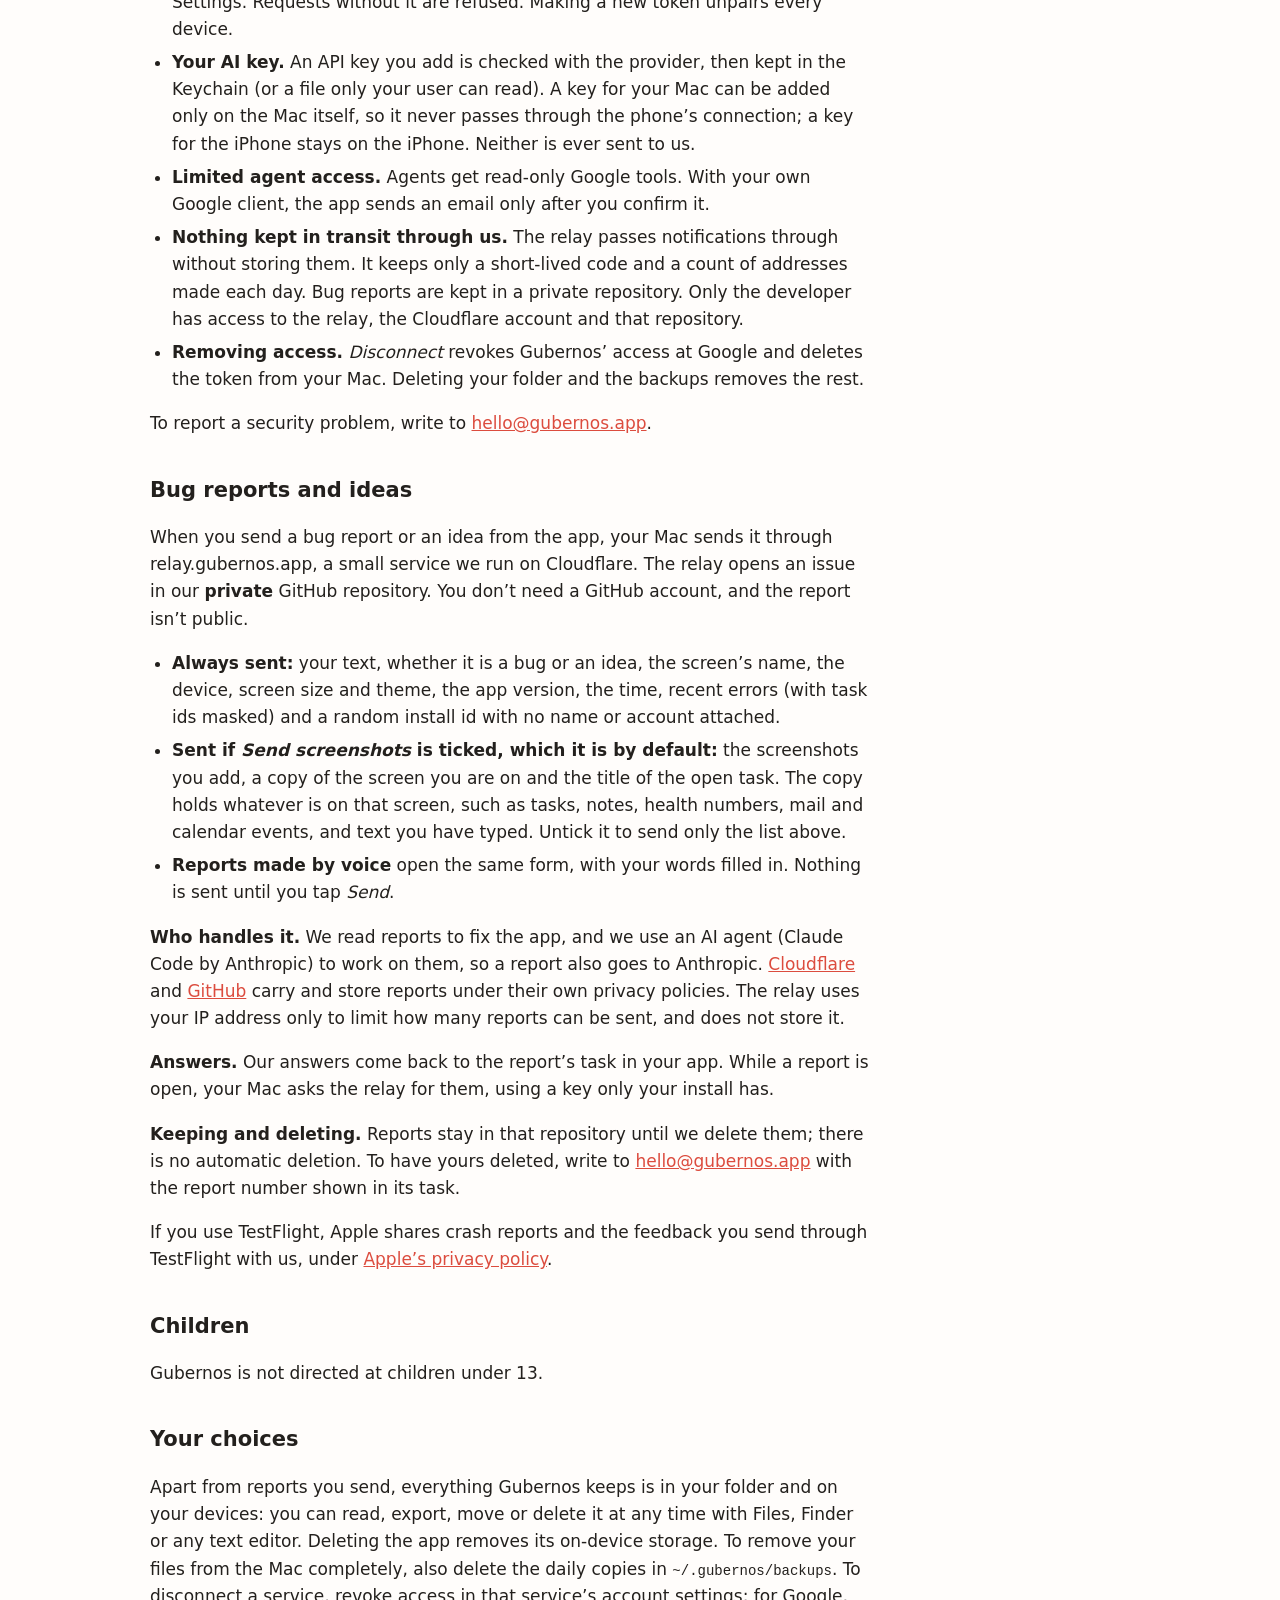
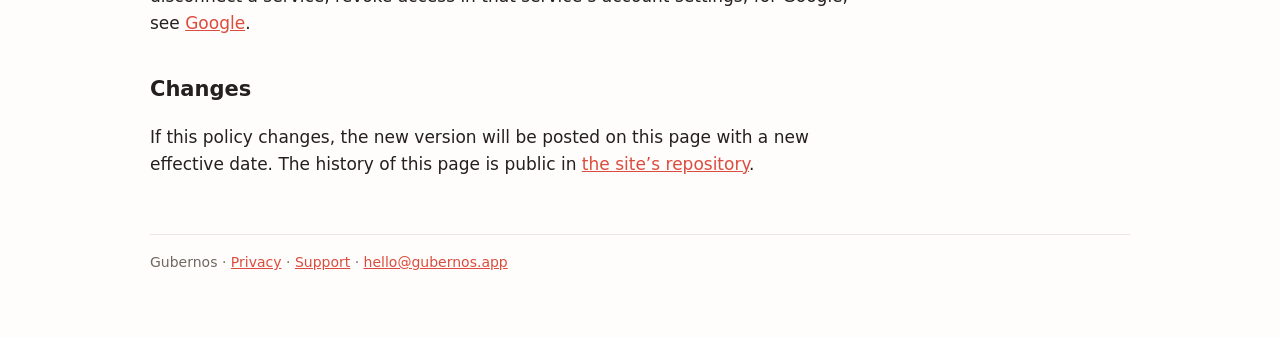
==== commit 77e3f28d: "Install and privacy: your own Anthropic API key as a third way to run Gubernos (Keychain, never sent" ====
--- a/privacy.html
+++ b/privacy.html
@@ -24,7 +24,7 @@
 <header><img src="icon.png" alt=""><a href="./">Gubernos</a></header>
 
 <h1>Privacy policy</h1>
-<p class="muted">Effective 14 November 2026 · applies to the Gubernos app for iPhone and Apple Watch, to Gubernos for Mac, Linux and Windows (WSL), and to Gubernos installed from a browser, such as on Android</p>
+<p class="muted">Effective 18 November 2026 · applies to the Gubernos app for iPhone and Apple Watch, to Gubernos for Mac, Linux and Windows (WSL), and to Gubernos installed from a browser, such as on Android</p>
 <p class="muted">Where this policy says Mac, the same goes for a Linux or Windows computer running Gubernos. Where it says iPhone, it also means an Android phone or another browser you pair, unless it says otherwise.</p>
 
 <div class="card">
@@ -70,7 +70,7 @@
 <h2>Services you connect yourself</h2>
 <p>These are optional and run on your Mac, under your own accounts and their own privacy policies. Gubernos only passes your data to them when you use the feature.</p>
 <ul>
-<li><strong>An AI model</strong> (Claude Code by Anthropic or Codex by OpenAI), on your own subscription. When the app triages your inbox, answers in the chat, reads a voice note or runs an agent on a task, the relevant notes go to that provider. Check that provider’s terms and privacy settings: depending on them, it may use your prompts to improve its models, whatever the plan.</li>
+<li><strong>An AI model</strong> (Claude Code by Anthropic or Codex by OpenAI) on your own subscription, or Claude through the Anthropic API on your own API key. The key is kept in your Mac’s Keychain (on Linux, in a file only your user can read) and, if you add one on the iPhone, in the iPhone’s Keychain; it is never sent to us. With a key on the iPhone, the phone sends requests to Anthropic itself when your Mac isn’t reachable. When the app triages your inbox, answers in the chat, reads a voice note or runs an agent on a task, the relevant notes go to that provider. Check that provider’s terms and privacy settings: depending on them, it may use your prompts to improve its models, whatever the plan.</li>
 <li><strong>Google Calendar</strong>, if you sign in on your Mac, and Gmail, Contacts and Drive if you also set up your own Google client: see <a href="#google">Google</a>.</li>
 <li><strong>Oura</strong>, if you add your own token on the Mac, for sleep habits.</li>
 </ul>
@@ -108,6 +108,7 @@
 <li><strong>Encrypted in transit.</strong> Your Mac talks to Google, to our relay and to Cloudflare only over HTTPS (TLS). Your iPhone reaches your Mac over HTTPS too. With the default Cloudflare address, that encryption ends at Cloudflare, as described in <a href="#phone">Your iPhone’s connection to your Mac</a>. With Tailscale it ends on your Mac.</li>
 <li><strong>Google sign-in.</strong> You sign in on Google’s own page with OAuth 2.0, using PKCE and a one-time state check, so Gubernos never sees your Google password. It asks only for the calendar access it uses. The sign-in token is stored on your Mac in <code>~/.config/gubernos</code>, in a file only your Mac user account can read. It is never sent to us or to the AI model.</li>
 <li><strong>Only your devices get in.</strong> Gubernos on your Mac listens only on the Mac itself. Another device reaches it only through the address you set up, and only with a pairing token: 24 random bytes, shown once as a QR code or link in your Mac’s Settings. Requests without it are refused. Making a new token unpairs every device.</li>
+<li><strong>Your AI key.</strong> An API key you add is checked with the provider, then kept in the Keychain (or a file only your user can read). A key for your Mac can be added only on the Mac itself, so it never passes through the phone’s connection; a key for the iPhone stays on the iPhone. Neither is ever sent to us.</li>
 <li><strong>Limited agent access.</strong> Agents get read-only Google tools. With your own Google client, the app sends an email only after you confirm it.</li>
 <li><strong>Nothing kept in transit through us.</strong> The relay passes notifications through without storing them. It keeps only a short-lived code and a count of addresses made each day. Bug reports are kept in a private repository. Only the developer has access to the relay, the Cloudflare account and that repository.</li>
 <li><strong>Removing access.</strong> <em>Disconnect</em> revokes Gubernos’ access at Google and deletes the token from your Mac. Deleting your folder and the backups removes the rest.</li>
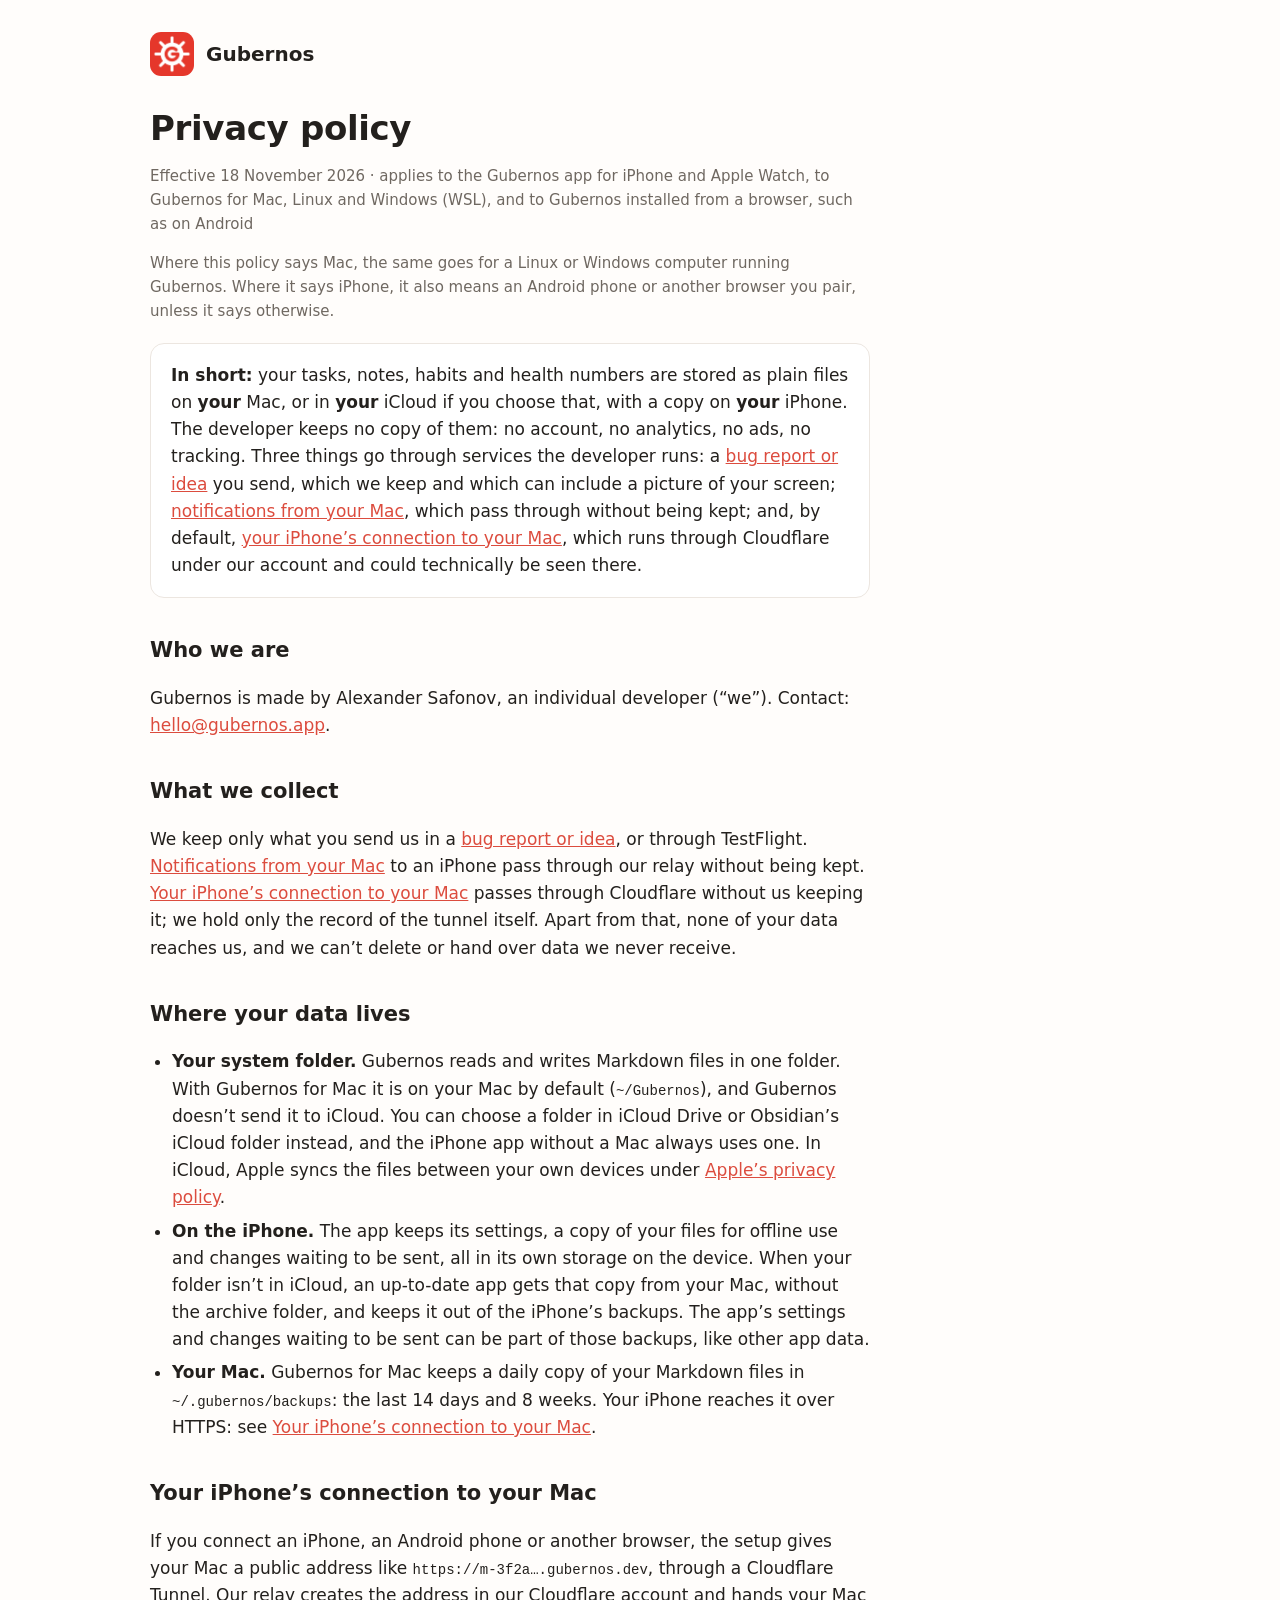
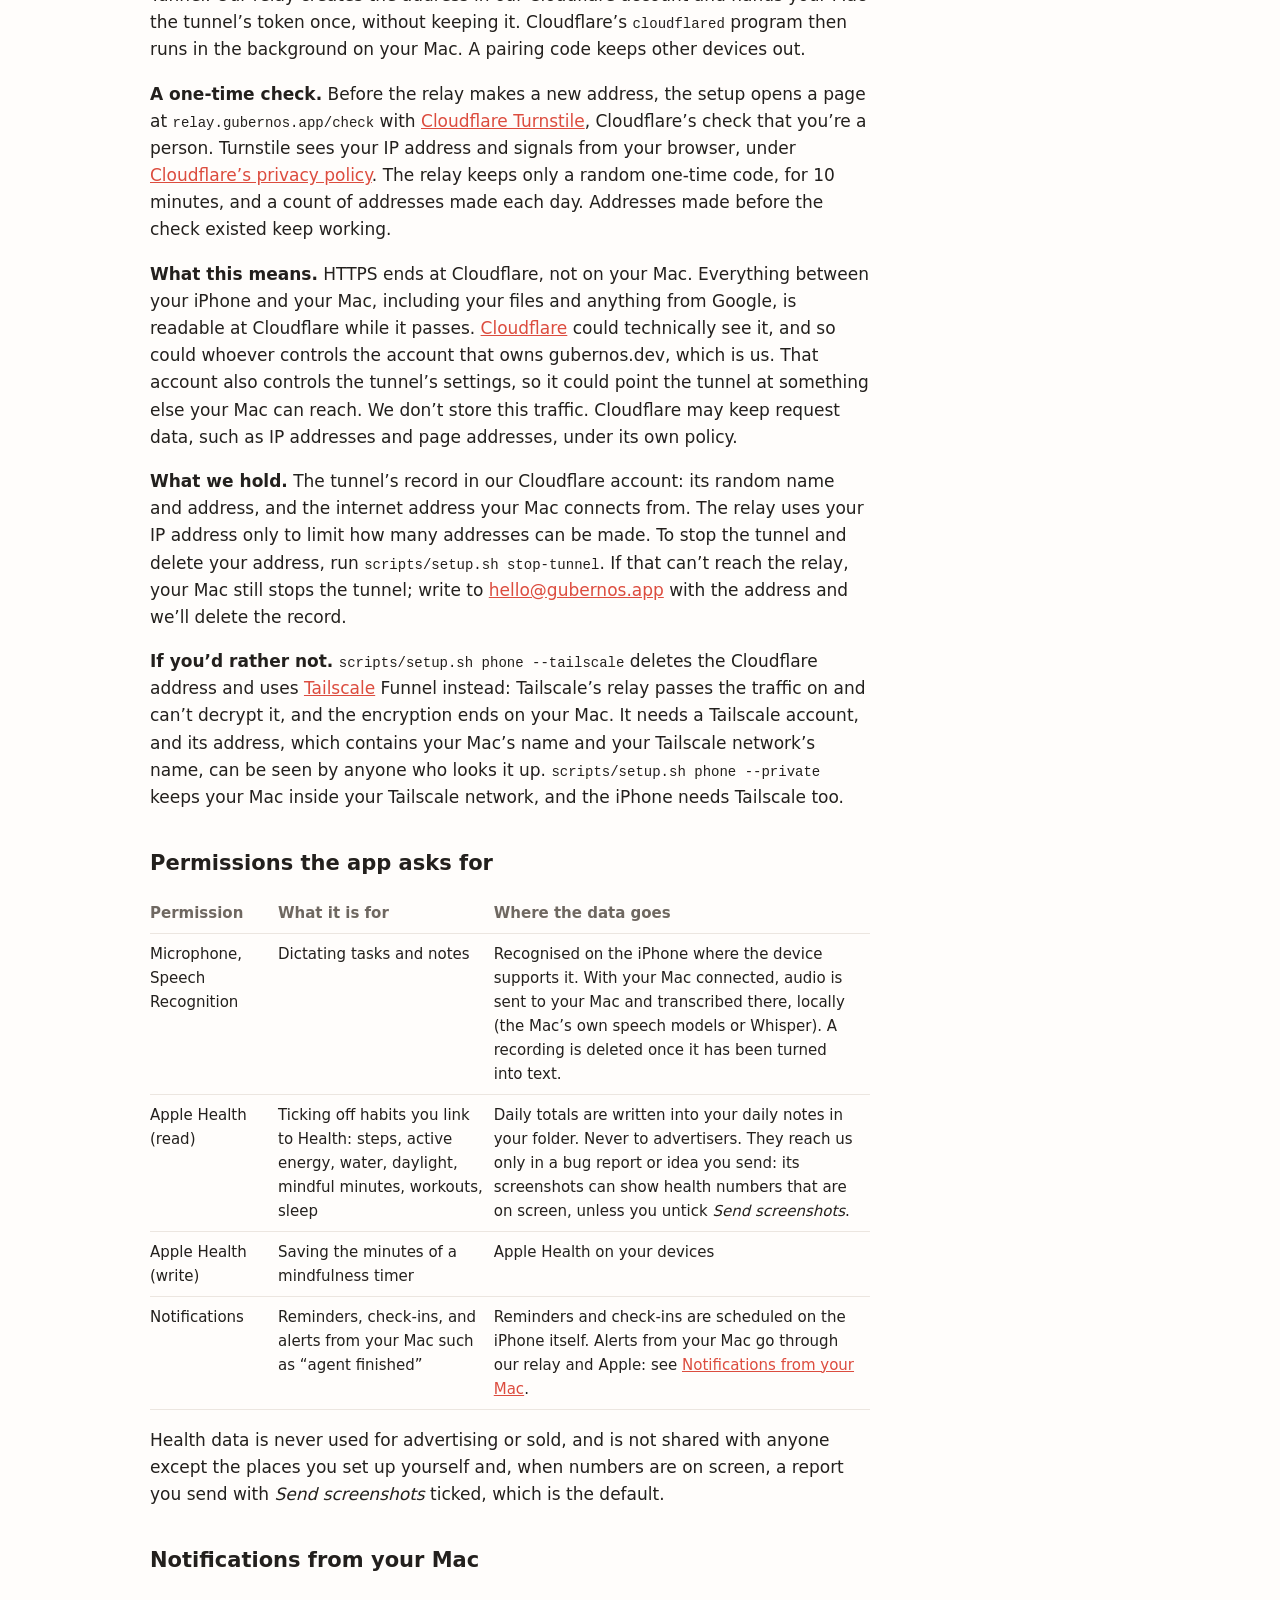
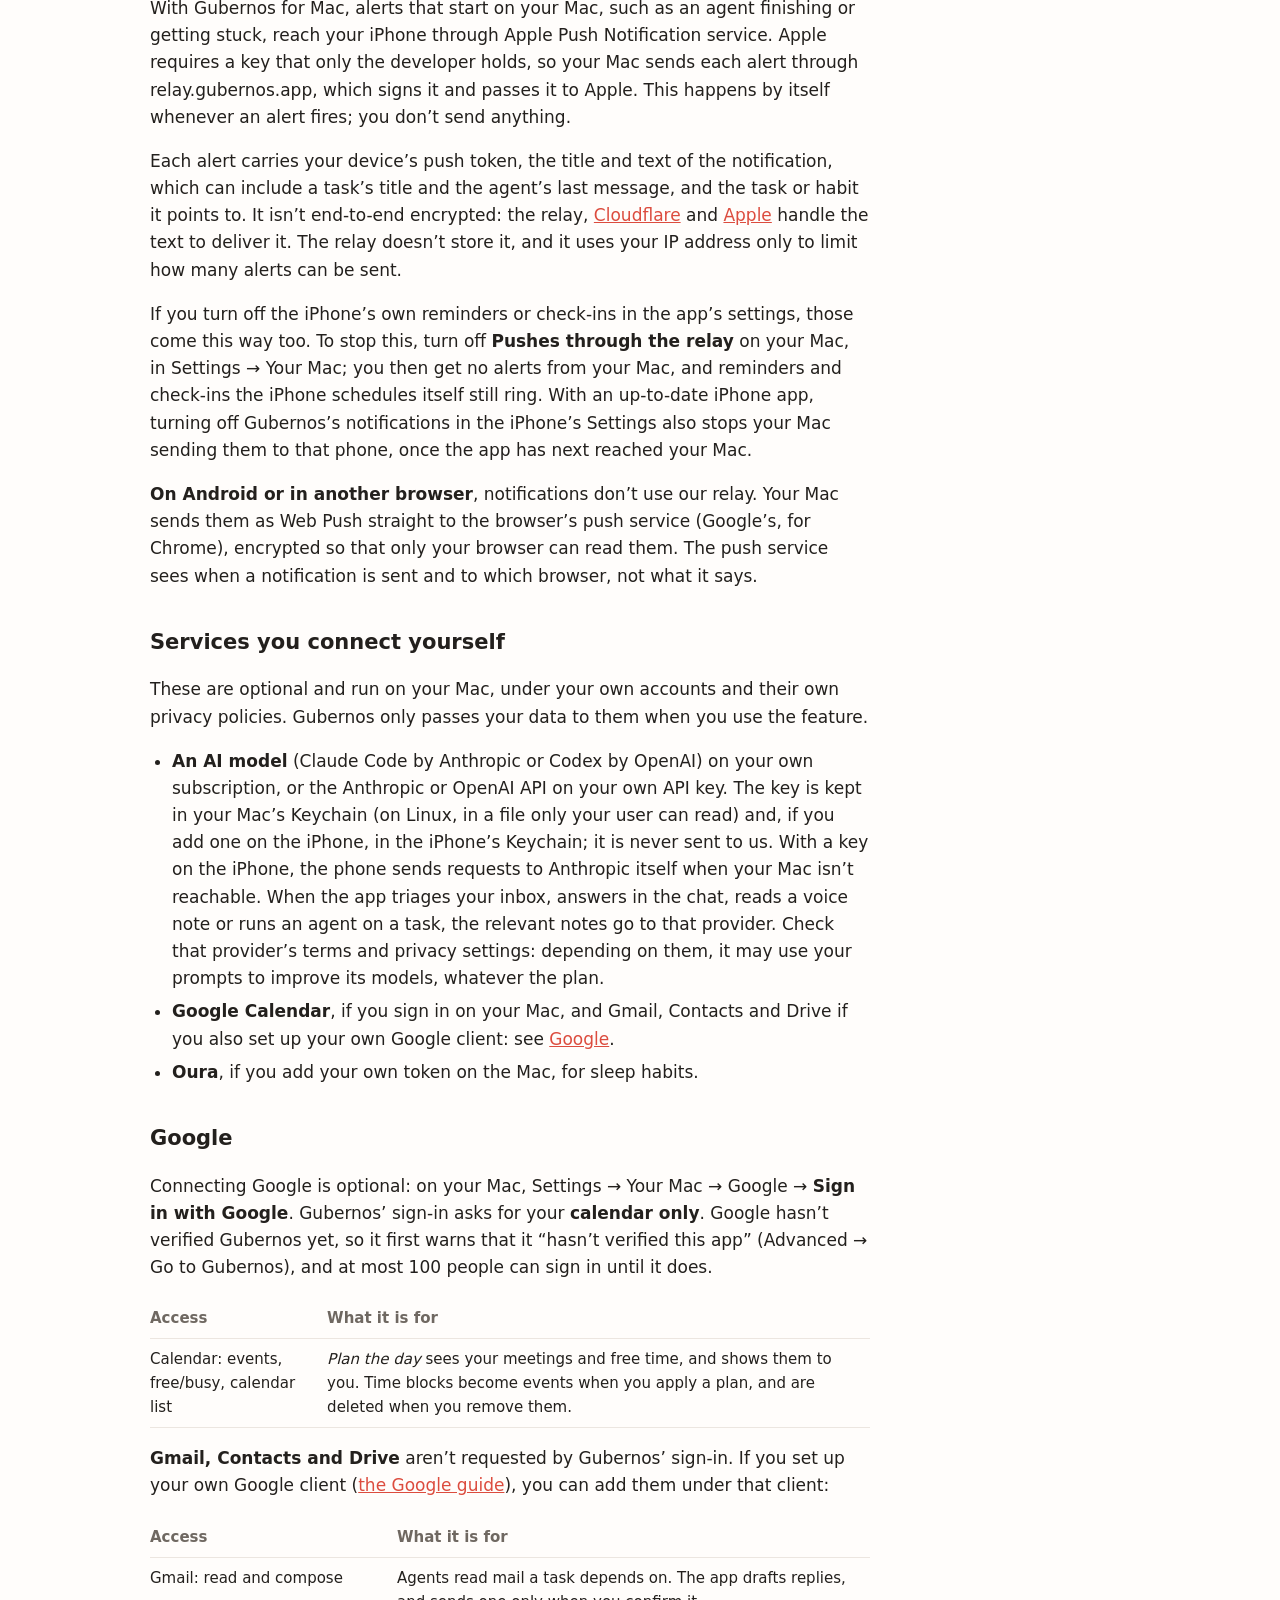
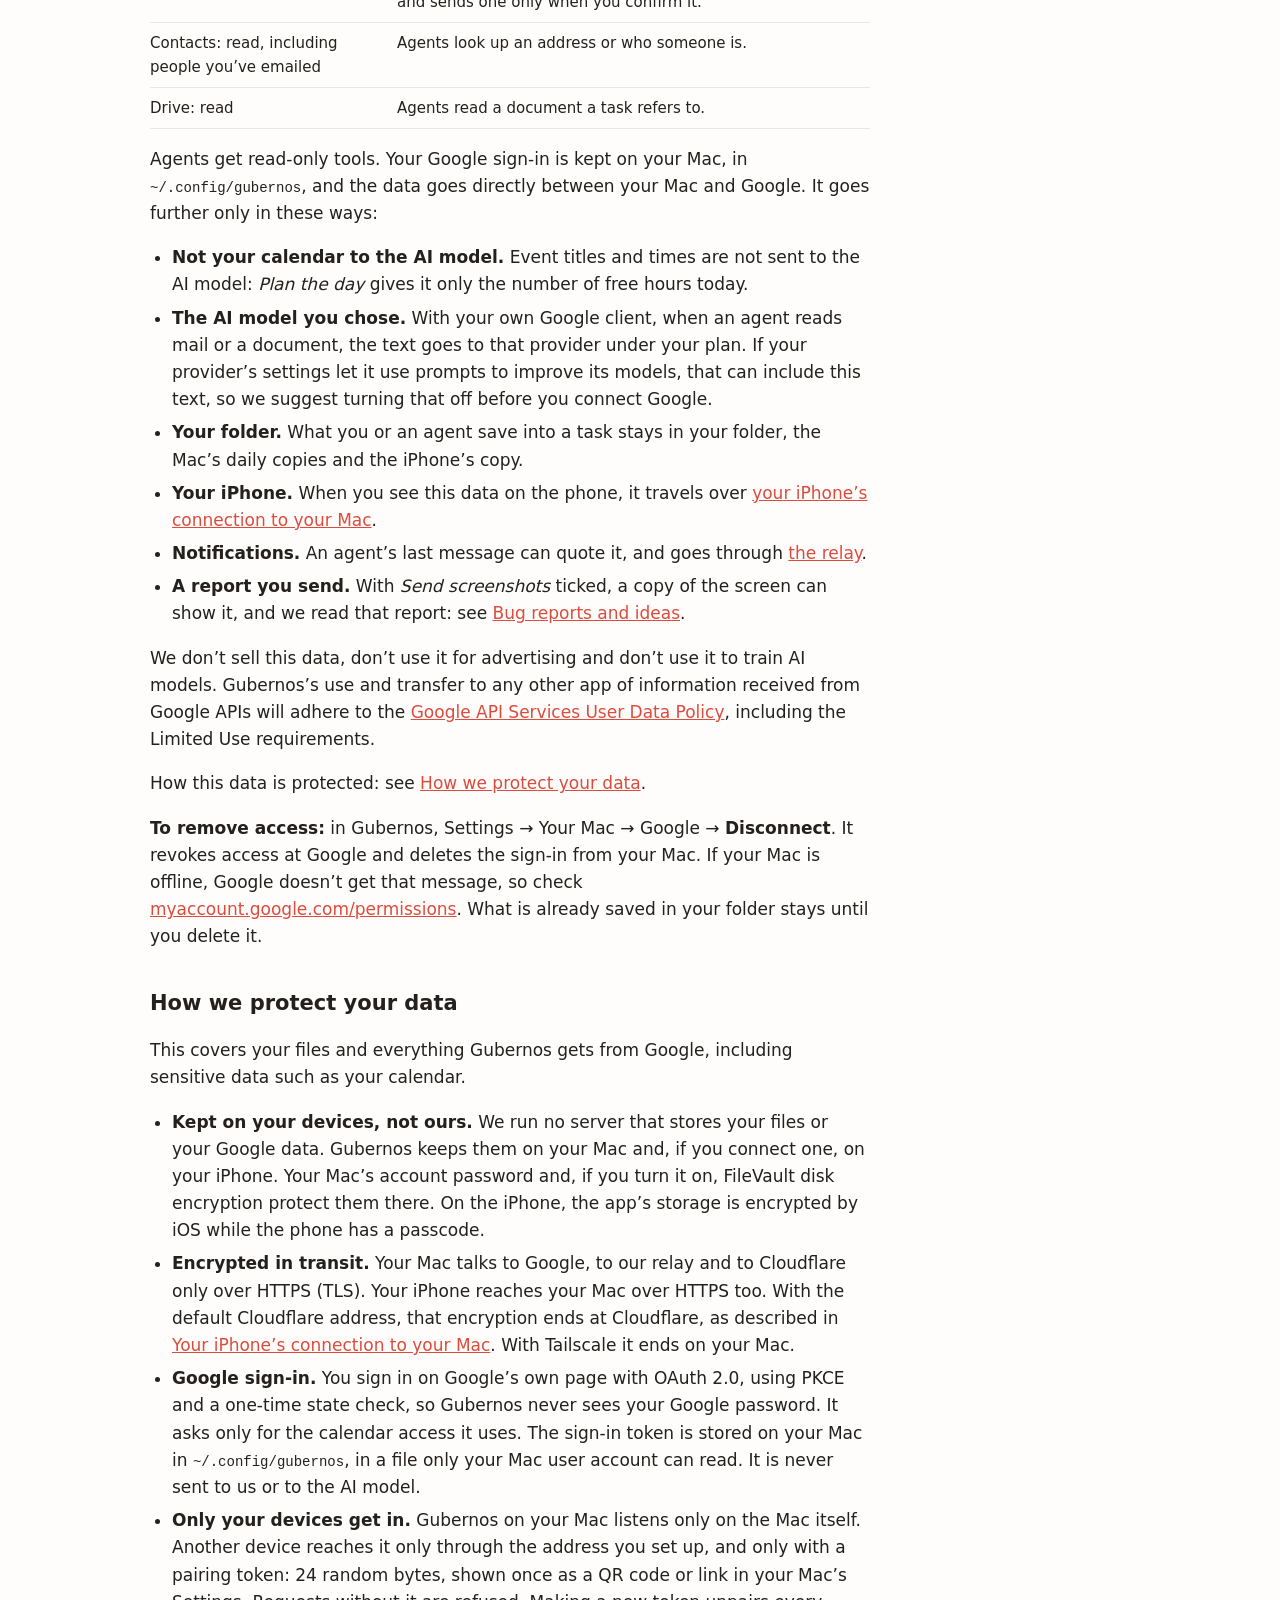
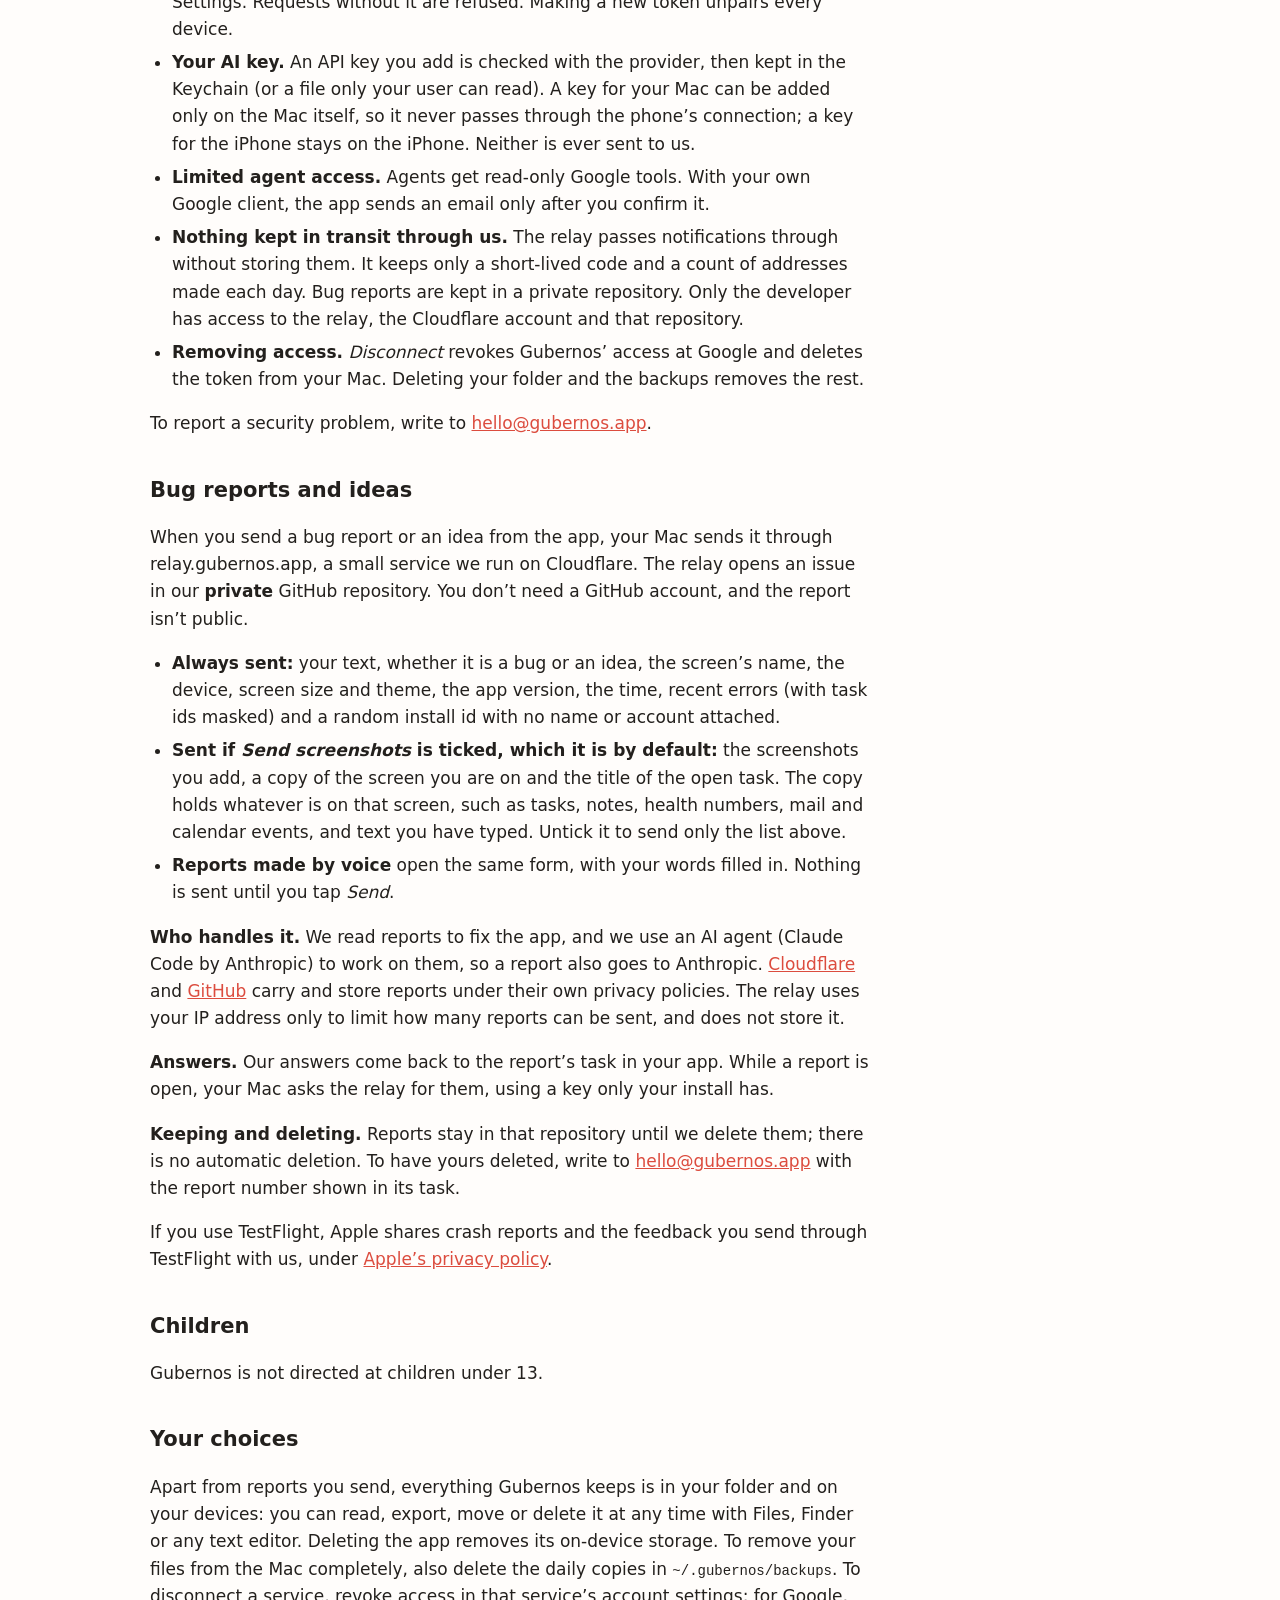
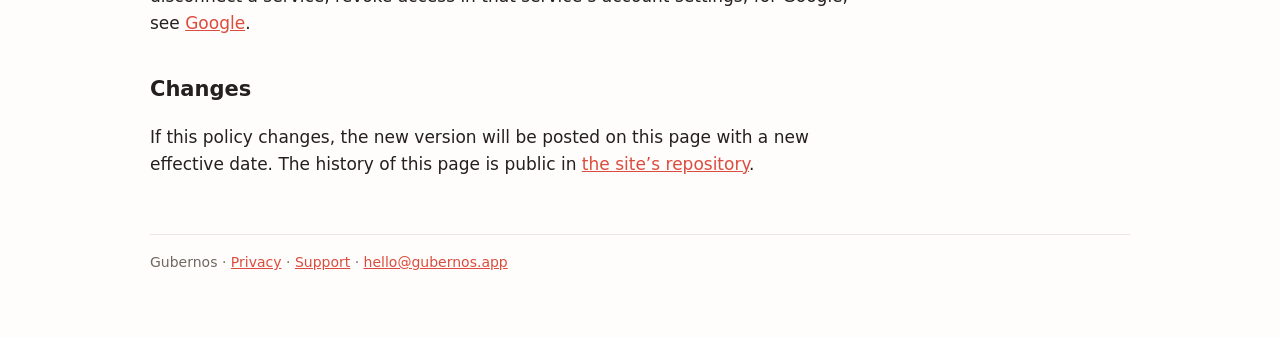
==== commit e0ccfbd3: "Install and privacy: an OpenAI API key works too" ====
--- a/privacy.html
+++ b/privacy.html
@@ -70,7 +70,7 @@
 <h2>Services you connect yourself</h2>
 <p>These are optional and run on your Mac, under your own accounts and their own privacy policies. Gubernos only passes your data to them when you use the feature.</p>
 <ul>
-<li><strong>An AI model</strong> (Claude Code by Anthropic or Codex by OpenAI) on your own subscription, or Claude through the Anthropic API on your own API key. The key is kept in your Mac’s Keychain (on Linux, in a file only your user can read) and, if you add one on the iPhone, in the iPhone’s Keychain; it is never sent to us. With a key on the iPhone, the phone sends requests to Anthropic itself when your Mac isn’t reachable. When the app triages your inbox, answers in the chat, reads a voice note or runs an agent on a task, the relevant notes go to that provider. Check that provider’s terms and privacy settings: depending on them, it may use your prompts to improve its models, whatever the plan.</li>
+<li><strong>An AI model</strong> (Claude Code by Anthropic or Codex by OpenAI) on your own subscription, or the Anthropic or OpenAI API on your own API key. The key is kept in your Mac’s Keychain (on Linux, in a file only your user can read) and, if you add one on the iPhone, in the iPhone’s Keychain; it is never sent to us. With a key on the iPhone, the phone sends requests to Anthropic itself when your Mac isn’t reachable. When the app triages your inbox, answers in the chat, reads a voice note or runs an agent on a task, the relevant notes go to that provider. Check that provider’s terms and privacy settings: depending on them, it may use your prompts to improve its models, whatever the plan.</li>
 <li><strong>Google Calendar</strong>, if you sign in on your Mac, and Gmail, Contacts and Drive if you also set up your own Google client: see <a href="#google">Google</a>.</li>
 <li><strong>Oura</strong>, if you add your own token on the Mac, for sleep habits.</li>
 </ul>
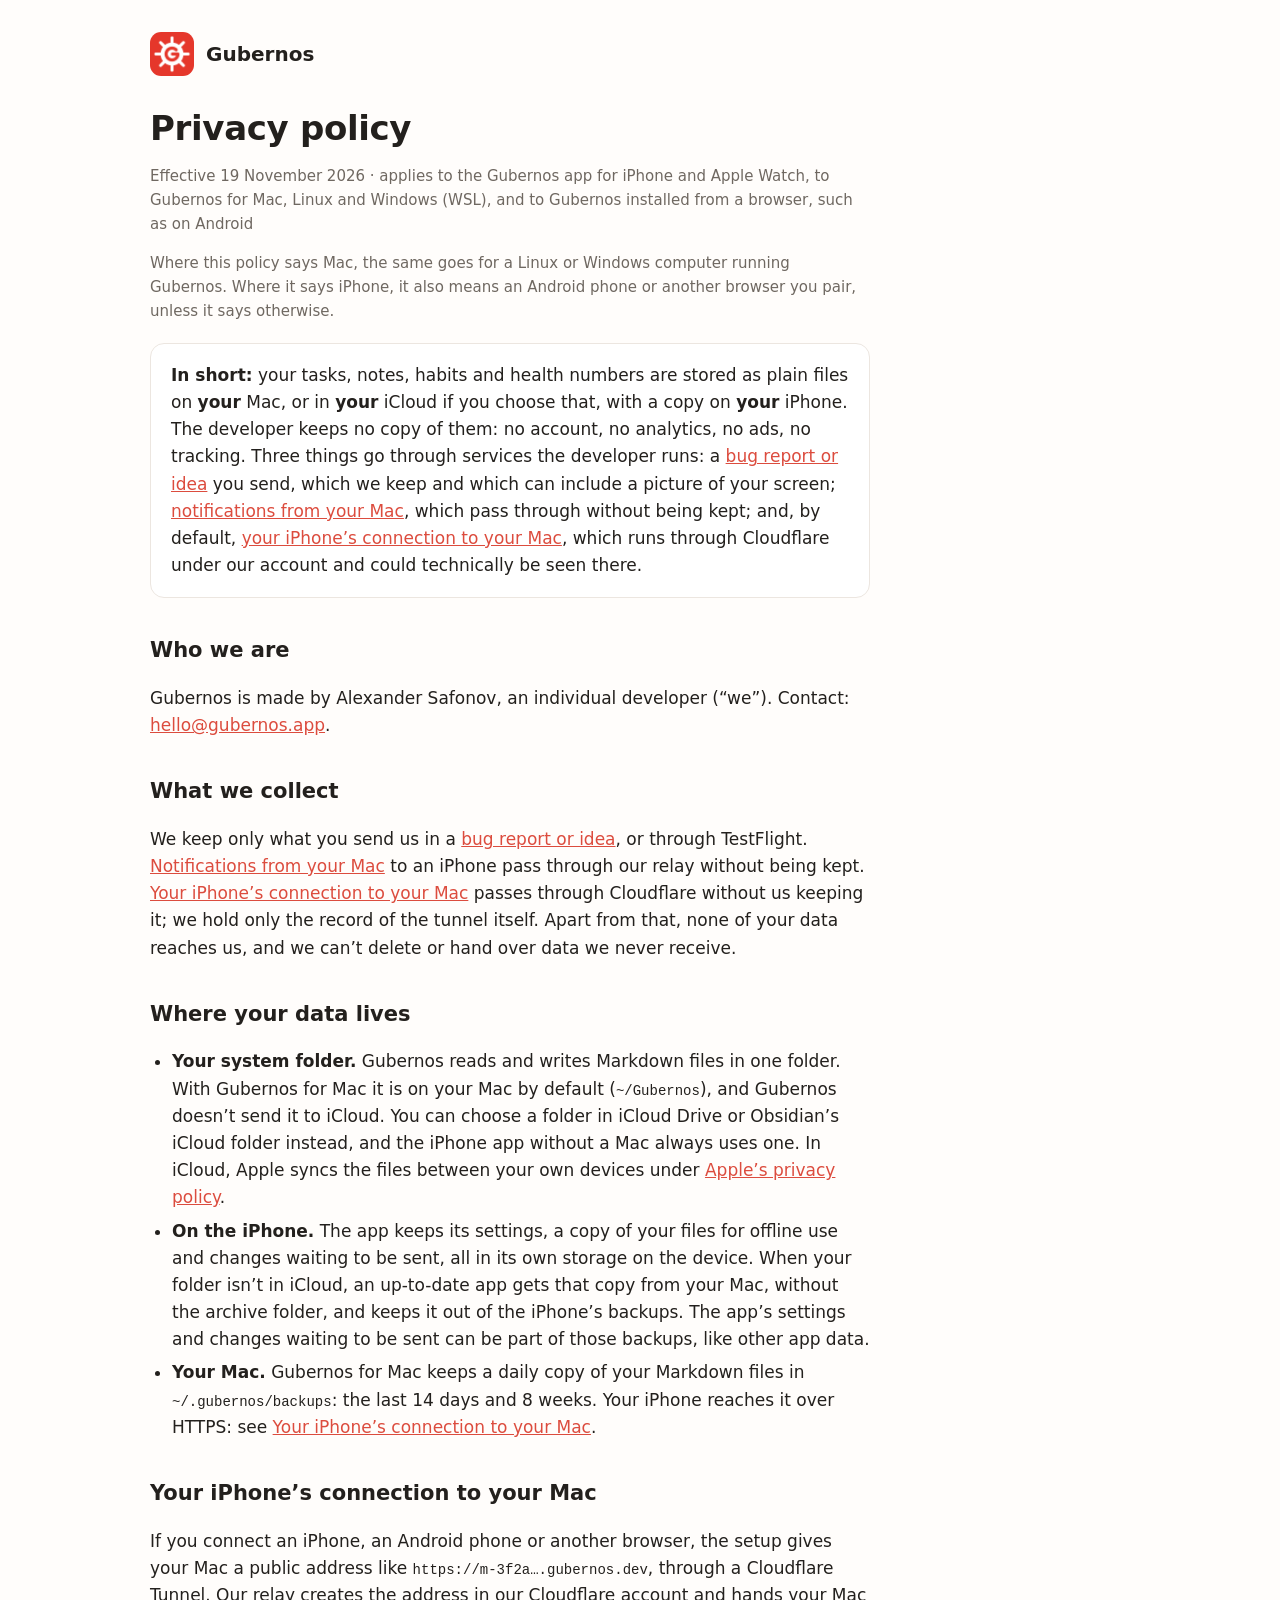
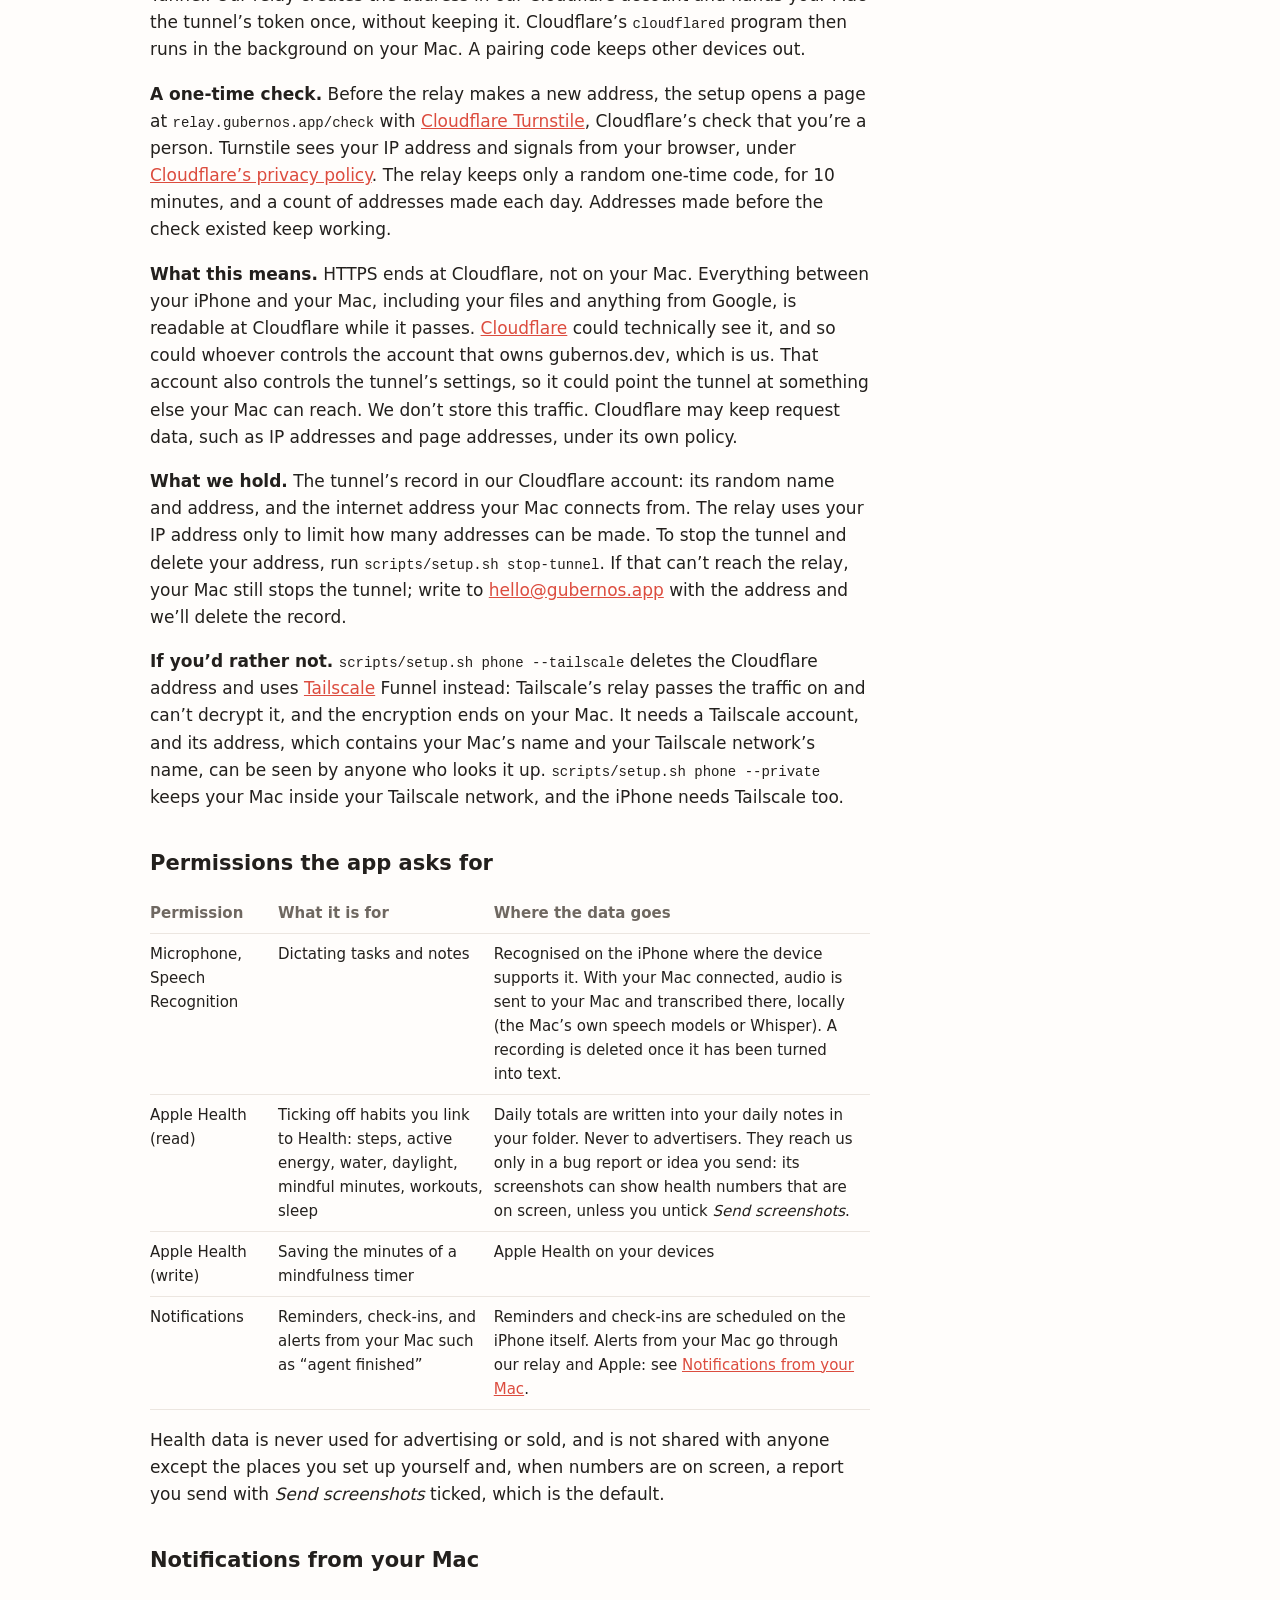
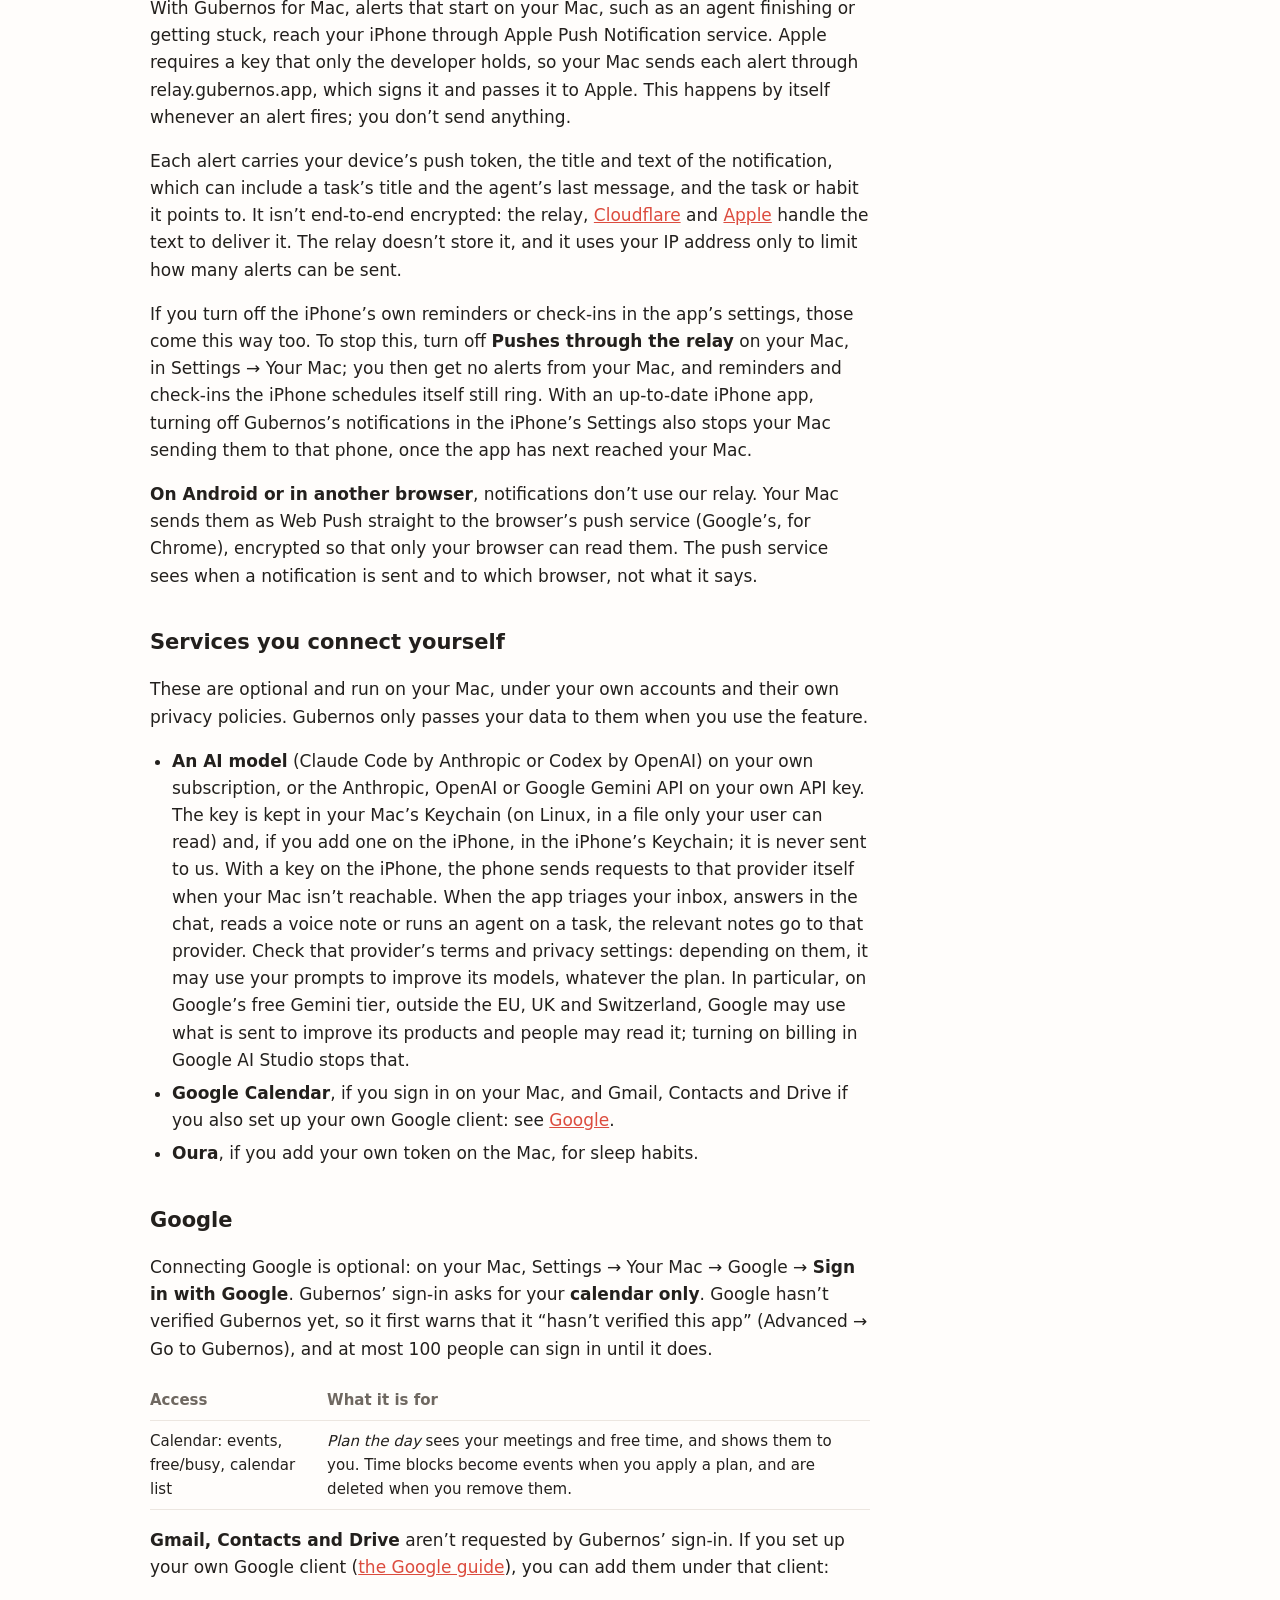
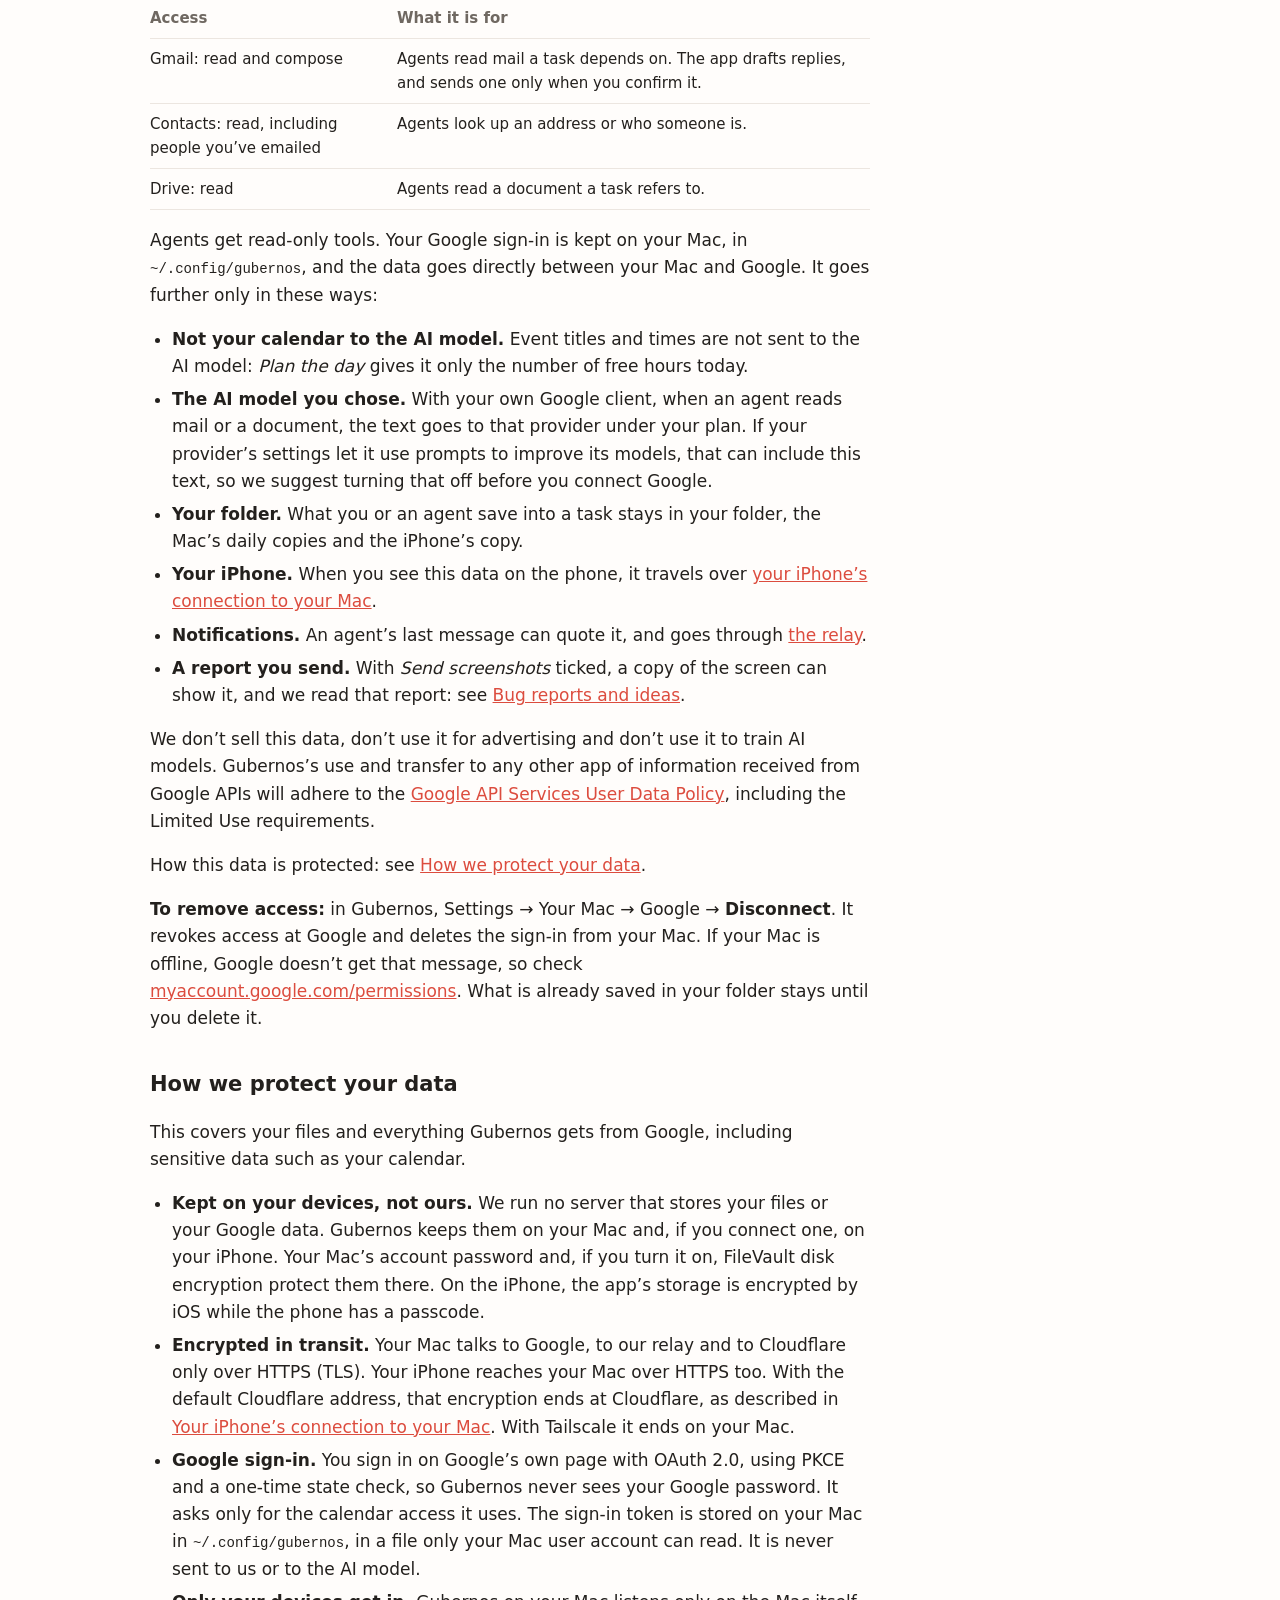
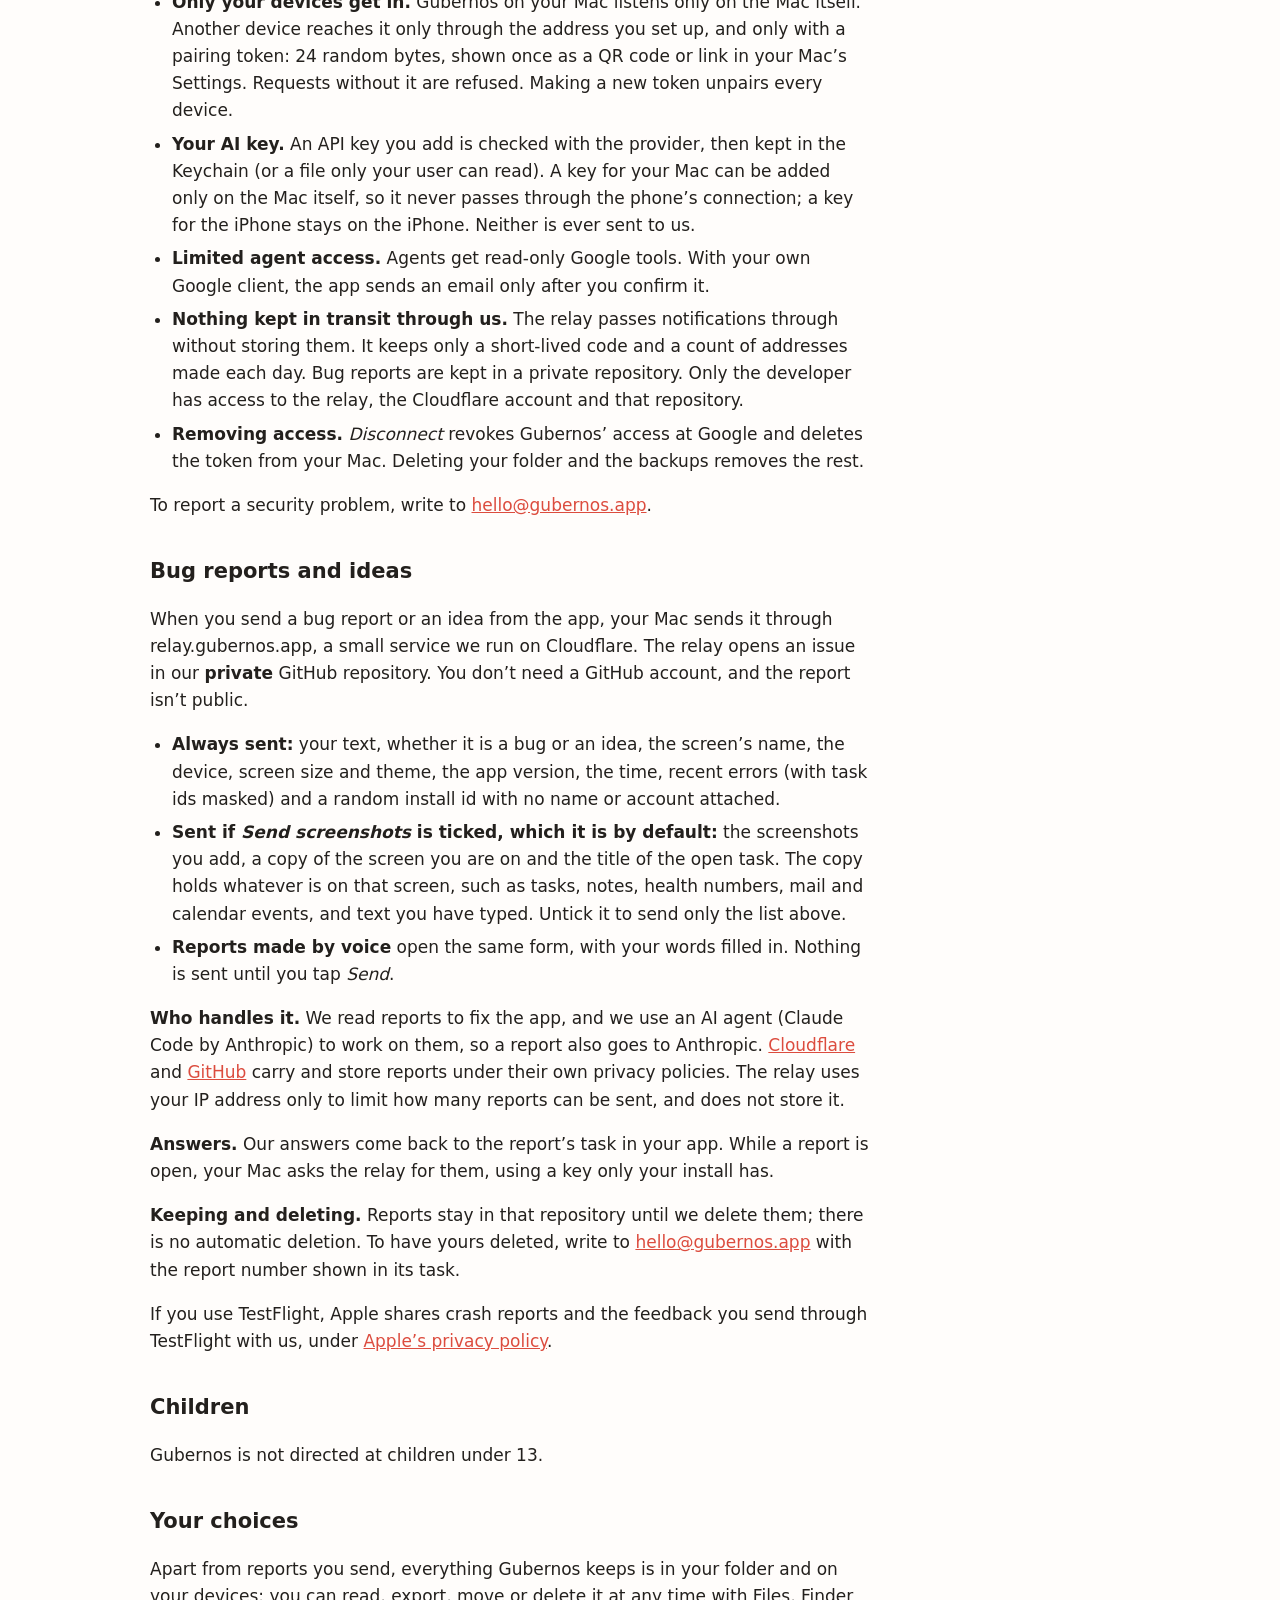
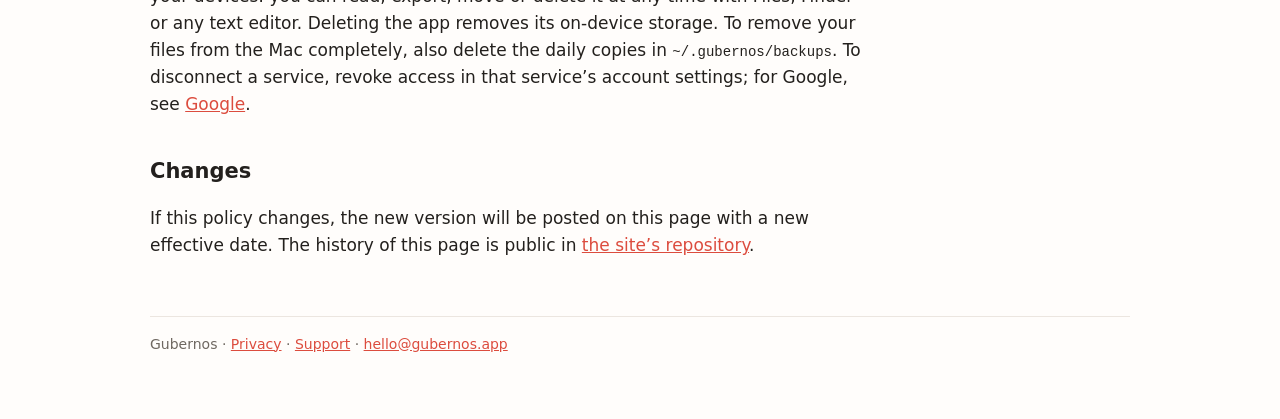
==== commit 526f02af: "A free Google Gemini key as an AI option; privacy: Google's free-tier data use outside the EU, UK an" ====
--- a/privacy.html
+++ b/privacy.html
@@ -24,7 +24,7 @@
 <header><img src="icon.png" alt=""><a href="./">Gubernos</a></header>
 
 <h1>Privacy policy</h1>
-<p class="muted">Effective 18 November 2026 · applies to the Gubernos app for iPhone and Apple Watch, to Gubernos for Mac, Linux and Windows (WSL), and to Gubernos installed from a browser, such as on Android</p>
+<p class="muted">Effective 19 November 2026 · applies to the Gubernos app for iPhone and Apple Watch, to Gubernos for Mac, Linux and Windows (WSL), and to Gubernos installed from a browser, such as on Android</p>
 <p class="muted">Where this policy says Mac, the same goes for a Linux or Windows computer running Gubernos. Where it says iPhone, it also means an Android phone or another browser you pair, unless it says otherwise.</p>
 
 <div class="card">
@@ -70,7 +70,7 @@
 <h2>Services you connect yourself</h2>
 <p>These are optional and run on your Mac, under your own accounts and their own privacy policies. Gubernos only passes your data to them when you use the feature.</p>
 <ul>
-<li><strong>An AI model</strong> (Claude Code by Anthropic or Codex by OpenAI) on your own subscription, or the Anthropic or OpenAI API on your own API key. The key is kept in your Mac’s Keychain (on Linux, in a file only your user can read) and, if you add one on the iPhone, in the iPhone’s Keychain; it is never sent to us. With a key on the iPhone, the phone sends requests to Anthropic itself when your Mac isn’t reachable. When the app triages your inbox, answers in the chat, reads a voice note or runs an agent on a task, the relevant notes go to that provider. Check that provider’s terms and privacy settings: depending on them, it may use your prompts to improve its models, whatever the plan.</li>
+<li><strong>An AI model</strong> (Claude Code by Anthropic or Codex by OpenAI) on your own subscription, or the Anthropic, OpenAI or Google Gemini API on your own API key. The key is kept in your Mac’s Keychain (on Linux, in a file only your user can read) and, if you add one on the iPhone, in the iPhone’s Keychain; it is never sent to us. With a key on the iPhone, the phone sends requests to that provider itself when your Mac isn’t reachable. When the app triages your inbox, answers in the chat, reads a voice note or runs an agent on a task, the relevant notes go to that provider. Check that provider’s terms and privacy settings: depending on them, it may use your prompts to improve its models, whatever the plan. In particular, on Google’s free Gemini tier, outside the EU, UK and Switzerland, Google may use what is sent to improve its products and people may read it; turning on billing in Google AI Studio stops that.</li>
 <li><strong>Google Calendar</strong>, if you sign in on your Mac, and Gmail, Contacts and Drive if you also set up your own Google client: see <a href="#google">Google</a>.</li>
 <li><strong>Oura</strong>, if you add your own token on the Mac, for sleep habits.</li>
 </ul>
